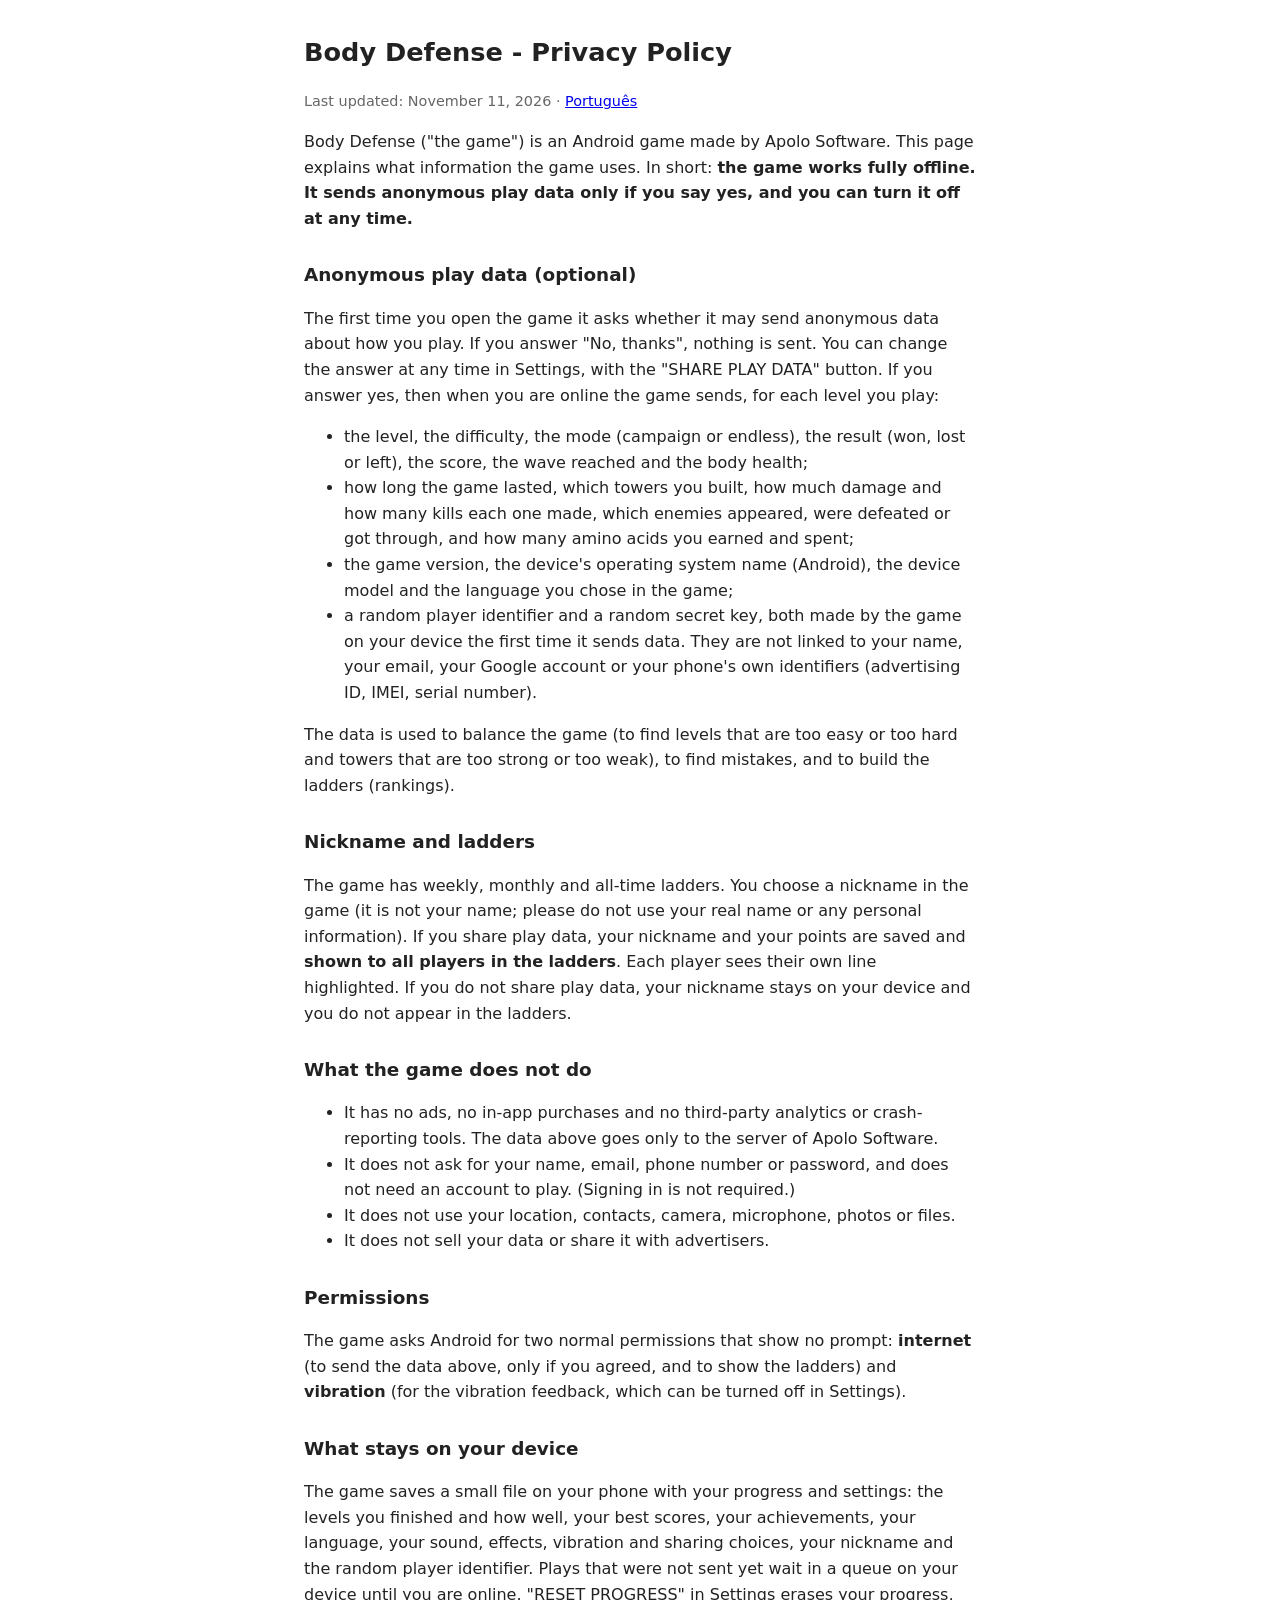
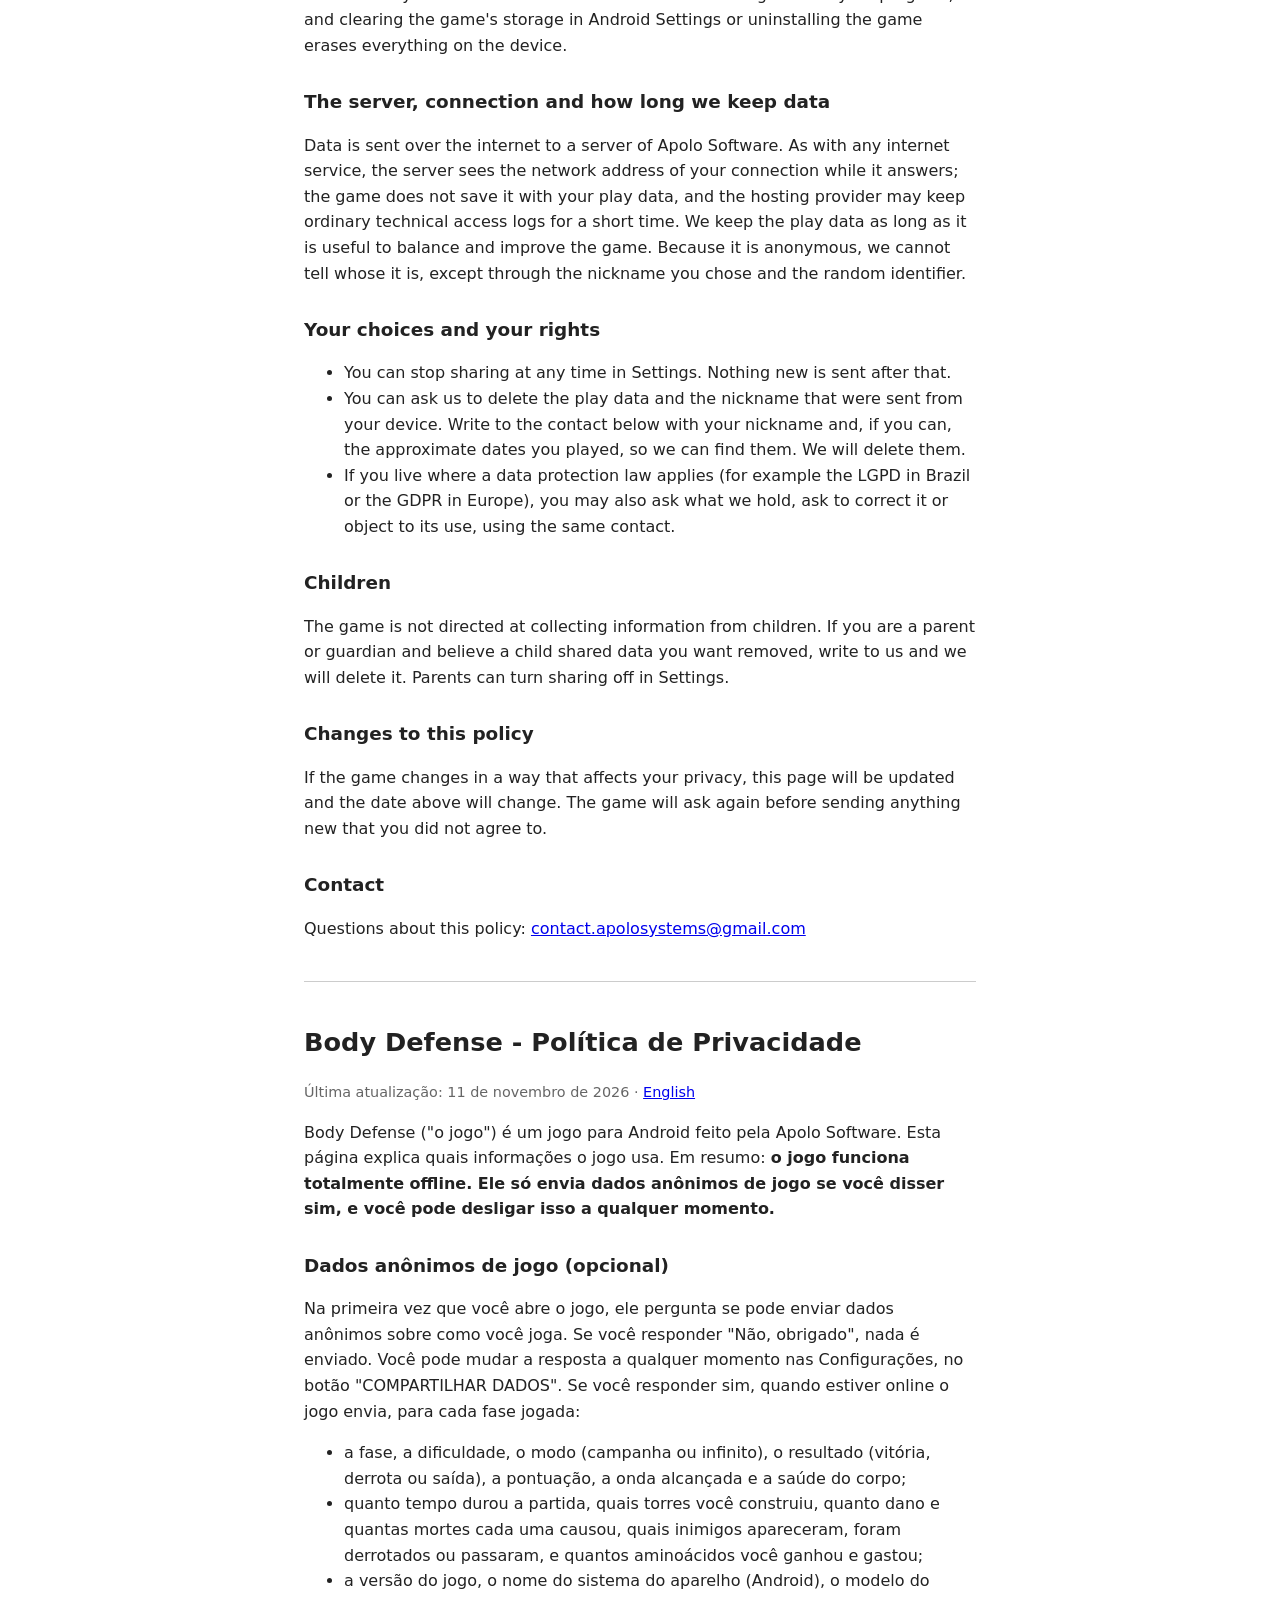
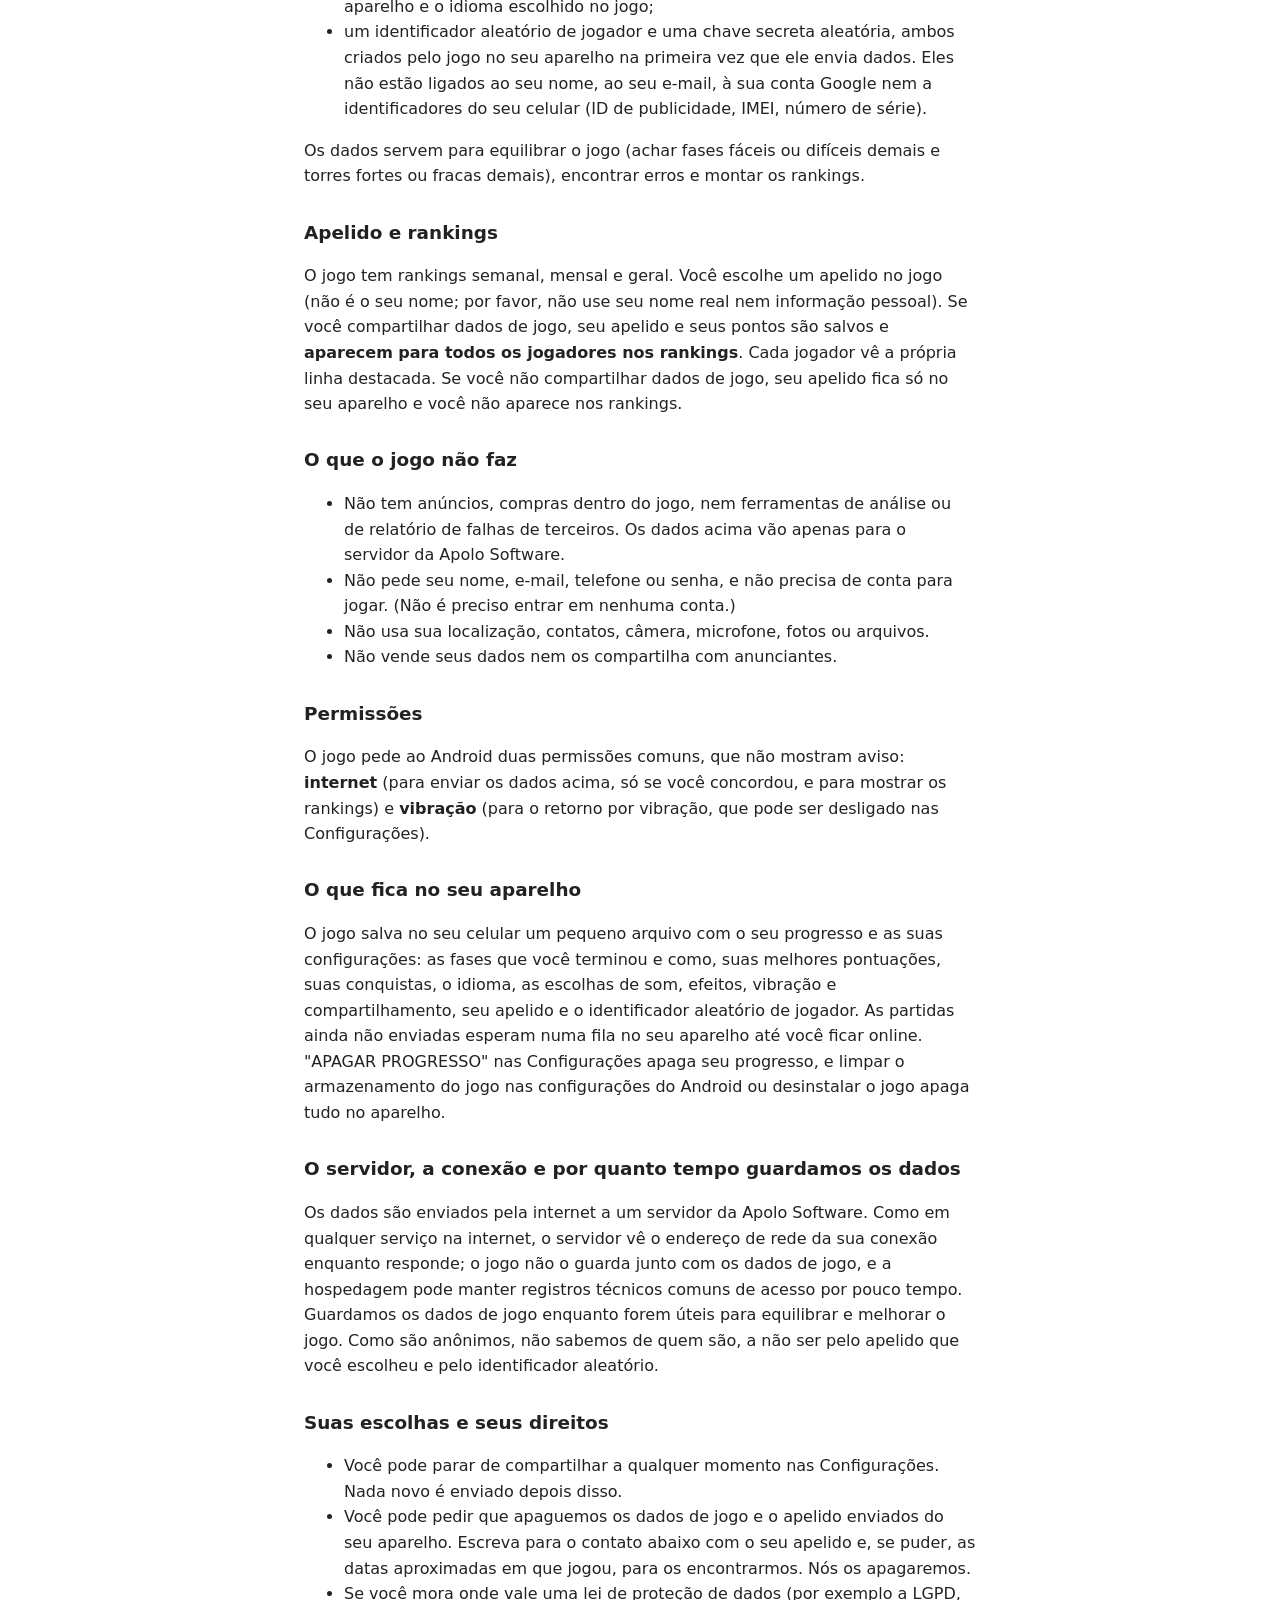
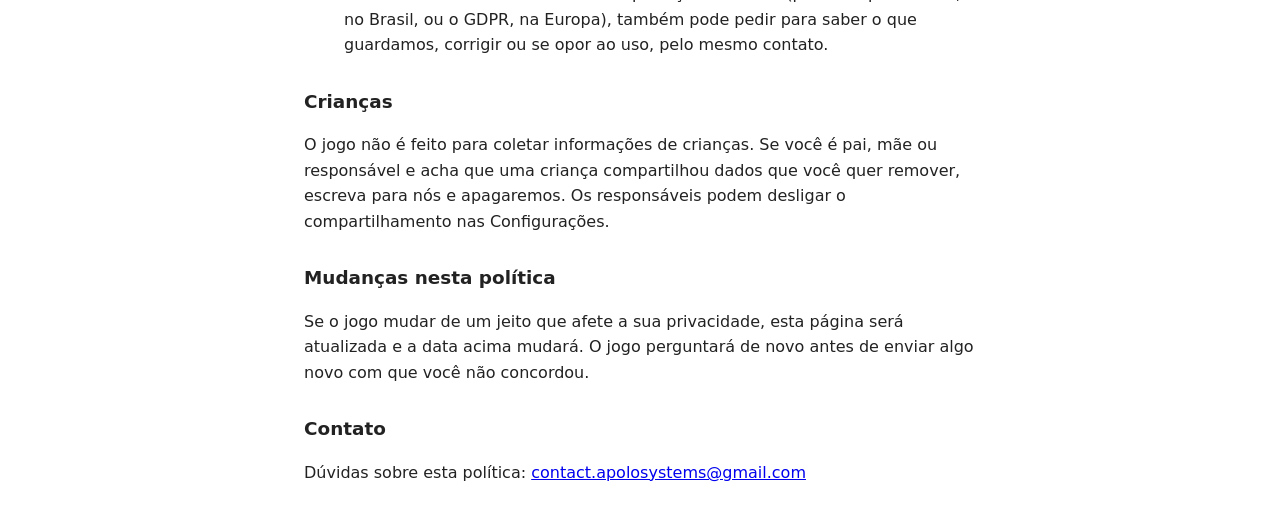
==== index.html @ 995ed632 "Update the privacy policy for the optional play data, ladders and permissions" ====
<!DOCTYPE html>
<html lang="en">
<head>
<meta charset="utf-8">
<meta name="viewport" content="width=device-width, initial-scale=1">
<title>Body Defense - Privacy Policy</title>
<style>
	body { font-family: system-ui, sans-serif; line-height: 1.6; max-width: 42rem; margin: 2rem auto; padding: 0 1rem; color: #222; }
	h1 { font-size: 1.6rem; }
	h2 { font-size: 1.15rem; margin-top: 1.8rem; }
	hr { margin: 2.5rem 0; border: 0; border-top: 1px solid #ccc; }
	.date { color: #666; font-size: 0.9rem; }
</style>
</head>
<body id="top">

<h1>Body Defense - Privacy Policy</h1>
<p class="date">Last updated: November 11, 2026 · <a href="#pt">Português</a></p>

<p>Body Defense ("the game") is an Android game made by Apolo Software. This page explains what information the game uses. In short: <strong>the game works fully offline. It sends anonymous play data only if you say yes, and you can turn it off at any time.</strong></p>

<h2>Anonymous play data (optional)</h2>
<p>The first time you open the game it asks whether it may send anonymous data about how you play. If you answer "No, thanks", nothing is sent. You can change the answer at any time in Settings, with the "SHARE PLAY DATA" button. If you answer yes, then when you are online the game sends, for each level you play:</p>
<ul>
	<li>the level, the difficulty, the mode (campaign or endless), the result (won, lost or left), the score, the wave reached and the body health;</li>
	<li>how long the game lasted, which towers you built, how much damage and how many kills each one made, which enemies appeared, were defeated or got through, and how many amino acids you earned and spent;</li>
	<li>the game version, the device's operating system name (Android), the device model and the language you chose in the game;</li>
	<li>a random player identifier and a random secret key, both made by the game on your device the first time it sends data. They are not linked to your name, your email, your Google account or your phone's own identifiers (advertising ID, IMEI, serial number).</li>
</ul>
<p>The data is used to balance the game (to find levels that are too easy or too hard and towers that are too strong or too weak), to find mistakes, and to build the ladders (rankings).</p>

<h2>Nickname and ladders</h2>
<p>The game has weekly, monthly and all-time ladders. You choose a nickname in the game (it is not your name; please do not use your real name or any personal information). If you share play data, your nickname and your points are saved and <strong>shown to all players in the ladders</strong>. Each player sees their own line highlighted. If you do not share play data, your nickname stays on your device and you do not appear in the ladders.</p>

<h2>What the game does not do</h2>
<ul>
	<li>It has no ads, no in-app purchases and no third-party analytics or crash-reporting tools. The data above goes only to the server of Apolo Software.</li>
	<li>It does not ask for your name, email, phone number or password, and does not need an account to play. (Signing in is not required.)</li>
	<li>It does not use your location, contacts, camera, microphone, photos or files.</li>
	<li>It does not sell your data or share it with advertisers.</li>
</ul>

<h2>Permissions</h2>
<p>The game asks Android for two normal permissions that show no prompt: <strong>internet</strong> (to send the data above, only if you agreed, and to show the ladders) and <strong>vibration</strong> (for the vibration feedback, which can be turned off in Settings).</p>

<h2>What stays on your device</h2>
<p>The game saves a small file on your phone with your progress and settings: the levels you finished and how well, your best scores, your achievements, your language, your sound, effects, vibration and sharing choices, your nickname and the random player identifier. Plays that were not sent yet wait in a queue on your device until you are online. "RESET PROGRESS" in Settings erases your progress, and clearing the game's storage in Android Settings or uninstalling the game erases everything on the device.</p>

<h2>The server, connection and how long we keep data</h2>
<p>Data is sent over the internet to a server of Apolo Software. As with any internet service, the server sees the network address of your connection while it answers; the game does not save it with your play data, and the hosting provider may keep ordinary technical access logs for a short time. We keep the play data as long as it is useful to balance and improve the game. Because it is anonymous, we cannot tell whose it is, except through the nickname you chose and the random identifier.</p>

<h2>Your choices and your rights</h2>
<ul>
	<li>You can stop sharing at any time in Settings. Nothing new is sent after that.</li>
	<li>You can ask us to delete the play data and the nickname that were sent from your device. Write to the contact below with your nickname and, if you can, the approximate dates you played, so we can find them. We will delete them.</li>
	<li>If you live where a data protection law applies (for example the LGPD in Brazil or the GDPR in Europe), you may also ask what we hold, ask to correct it or object to its use, using the same contact.</li>
</ul>

<h2>Children</h2>
<p>The game is not directed at collecting information from children. If you are a parent or guardian and believe a child shared data you want removed, write to us and we will delete it. Parents can turn sharing off in Settings.</p>

<h2>Changes to this policy</h2>
<p>If the game changes in a way that affects your privacy, this page will be updated and the date above will change. The game will ask again before sending anything new that you did not agree to.</p>

<h2>Contact</h2>
<p>Questions about this policy: <a href="mailto:contact.apolosystems@gmail.com">contact.apolosystems@gmail.com</a></p>

<hr id="pt">

<h1>Body Defense - Política de Privacidade</h1>
<p class="date">Última atualização: 11 de novembro de 2026 · <a href="#top">English</a></p>

<p>Body Defense ("o jogo") é um jogo para Android feito pela Apolo Software. Esta página explica quais informações o jogo usa. Em resumo: <strong>o jogo funciona totalmente offline. Ele só envia dados anônimos de jogo se você disser sim, e você pode desligar isso a qualquer momento.</strong></p>

<h2>Dados anônimos de jogo (opcional)</h2>
<p>Na primeira vez que você abre o jogo, ele pergunta se pode enviar dados anônimos sobre como você joga. Se você responder "Não, obrigado", nada é enviado. Você pode mudar a resposta a qualquer momento nas Configurações, no botão "COMPARTILHAR DADOS". Se você responder sim, quando estiver online o jogo envia, para cada fase jogada:</p>
<ul>
	<li>a fase, a dificuldade, o modo (campanha ou infinito), o resultado (vitória, derrota ou saída), a pontuação, a onda alcançada e a saúde do corpo;</li>
	<li>quanto tempo durou a partida, quais torres você construiu, quanto dano e quantas mortes cada uma causou, quais inimigos apareceram, foram derrotados ou passaram, e quantos aminoácidos você ganhou e gastou;</li>
	<li>a versão do jogo, o nome do sistema do aparelho (Android), o modelo do aparelho e o idioma escolhido no jogo;</li>
	<li>um identificador aleatório de jogador e uma chave secreta aleatória, ambos criados pelo jogo no seu aparelho na primeira vez que ele envia dados. Eles não estão ligados ao seu nome, ao seu e-mail, à sua conta Google nem a identificadores do seu celular (ID de publicidade, IMEI, número de série).</li>
</ul>
<p>Os dados servem para equilibrar o jogo (achar fases fáceis ou difíceis demais e torres fortes ou fracas demais), encontrar erros e montar os rankings.</p>

<h2>Apelido e rankings</h2>
<p>O jogo tem rankings semanal, mensal e geral. Você escolhe um apelido no jogo (não é o seu nome; por favor, não use seu nome real nem informação pessoal). Se você compartilhar dados de jogo, seu apelido e seus pontos são salvos e <strong>aparecem para todos os jogadores nos rankings</strong>. Cada jogador vê a própria linha destacada. Se você não compartilhar dados de jogo, seu apelido fica só no seu aparelho e você não aparece nos rankings.</p>

<h2>O que o jogo não faz</h2>
<ul>
	<li>Não tem anúncios, compras dentro do jogo, nem ferramentas de análise ou de relatório de falhas de terceiros. Os dados acima vão apenas para o servidor da Apolo Software.</li>
	<li>Não pede seu nome, e-mail, telefone ou senha, e não precisa de conta para jogar. (Não é preciso entrar em nenhuma conta.)</li>
	<li>Não usa sua localização, contatos, câmera, microfone, fotos ou arquivos.</li>
	<li>Não vende seus dados nem os compartilha com anunciantes.</li>
</ul>

<h2>Permissões</h2>
<p>O jogo pede ao Android duas permissões comuns, que não mostram aviso: <strong>internet</strong> (para enviar os dados acima, só se você concordou, e para mostrar os rankings) e <strong>vibração</strong> (para o retorno por vibração, que pode ser desligado nas Configurações).</p>

<h2>O que fica no seu aparelho</h2>
<p>O jogo salva no seu celular um pequeno arquivo com o seu progresso e as suas configurações: as fases que você terminou e como, suas melhores pontuações, suas conquistas, o idioma, as escolhas de som, efeitos, vibração e compartilhamento, seu apelido e o identificador aleatório de jogador. As partidas ainda não enviadas esperam numa fila no seu aparelho até você ficar online. "APAGAR PROGRESSO" nas Configurações apaga seu progresso, e limpar o armazenamento do jogo nas configurações do Android ou desinstalar o jogo apaga tudo no aparelho.</p>

<h2>O servidor, a conexão e por quanto tempo guardamos os dados</h2>
<p>Os dados são enviados pela internet a um servidor da Apolo Software. Como em qualquer serviço na internet, o servidor vê o endereço de rede da sua conexão enquanto responde; o jogo não o guarda junto com os dados de jogo, e a hospedagem pode manter registros técnicos comuns de acesso por pouco tempo. Guardamos os dados de jogo enquanto forem úteis para equilibrar e melhorar o jogo. Como são anônimos, não sabemos de quem são, a não ser pelo apelido que você escolheu e pelo identificador aleatório.</p>

<h2>Suas escolhas e seus direitos</h2>
<ul>
	<li>Você pode parar de compartilhar a qualquer momento nas Configurações. Nada novo é enviado depois disso.</li>
	<li>Você pode pedir que apaguemos os dados de jogo e o apelido enviados do seu aparelho. Escreva para o contato abaixo com o seu apelido e, se puder, as datas aproximadas em que jogou, para os encontrarmos. Nós os apagaremos.</li>
	<li>Se você mora onde vale uma lei de proteção de dados (por exemplo a LGPD, no Brasil, ou o GDPR, na Europa), também pode pedir para saber o que guardamos, corrigir ou se opor ao uso, pelo mesmo contato.</li>
</ul>

<h2>Crianças</h2>
<p>O jogo não é feito para coletar informações de crianças. Se você é pai, mãe ou responsável e acha que uma criança compartilhou dados que você quer remover, escreva para nós e apagaremos. Os responsáveis podem desligar o compartilhamento nas Configurações.</p>

<h2>Mudanças nesta política</h2>
<p>Se o jogo mudar de um jeito que afete a sua privacidade, esta página será atualizada e a data acima mudará. O jogo perguntará de novo antes de enviar algo novo com que você não concordou.</p>

<h2>Contato</h2>
<p>Dúvidas sobre esta política: <a href="mailto:contact.apolosystems@gmail.com">contact.apolosystems@gmail.com</a></p>

</body>
</html>
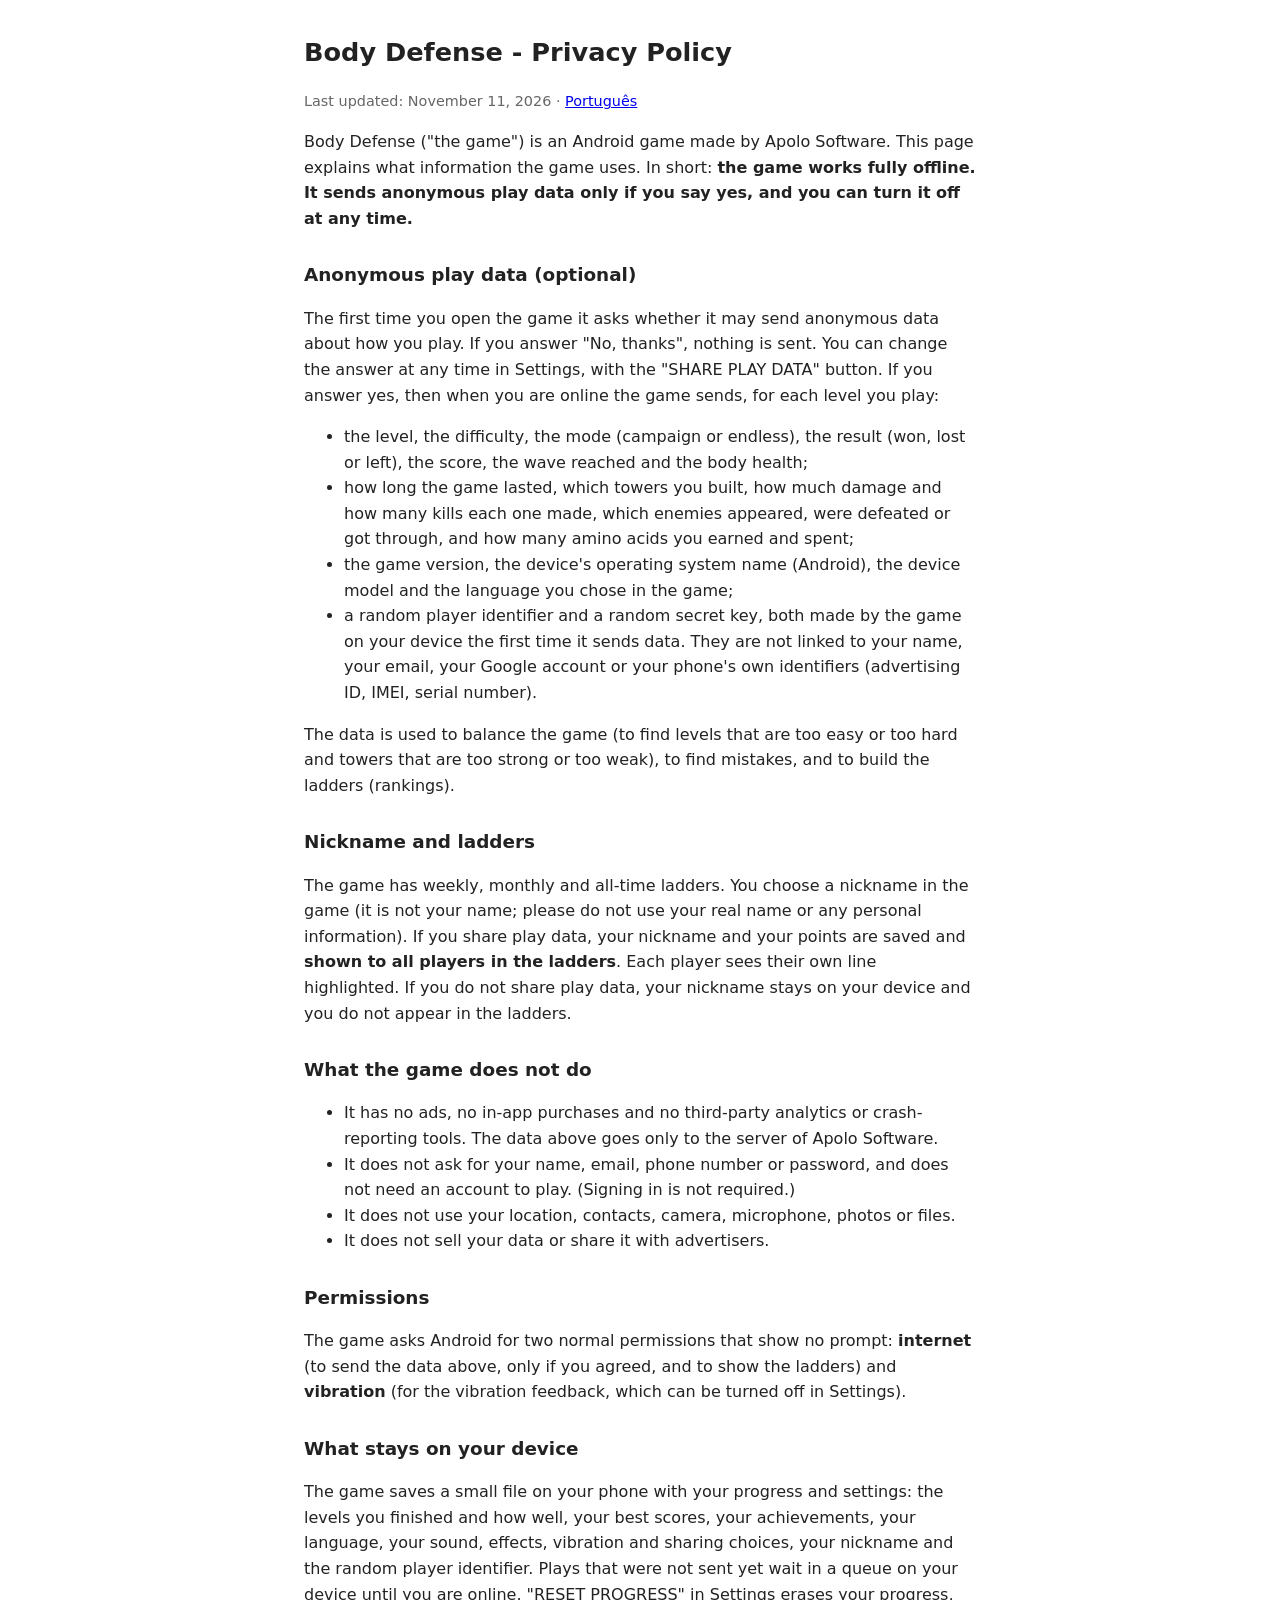
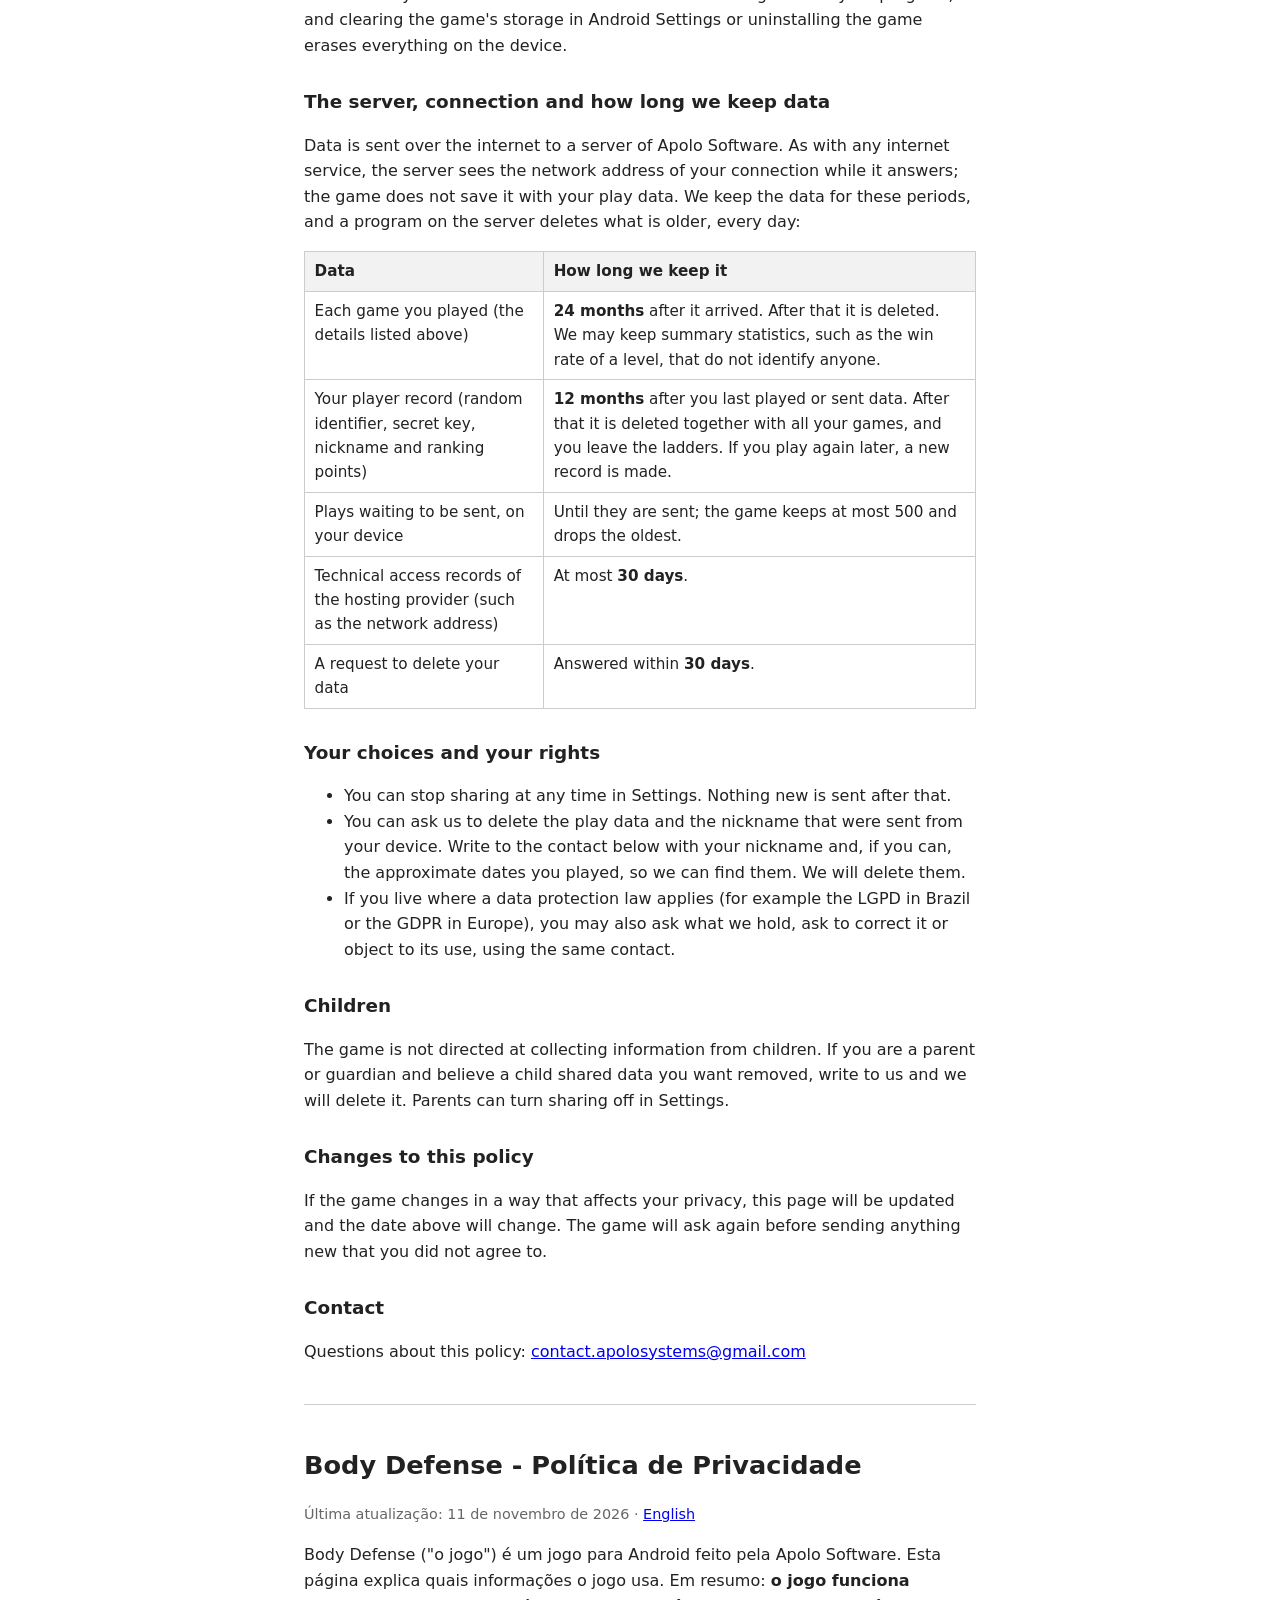
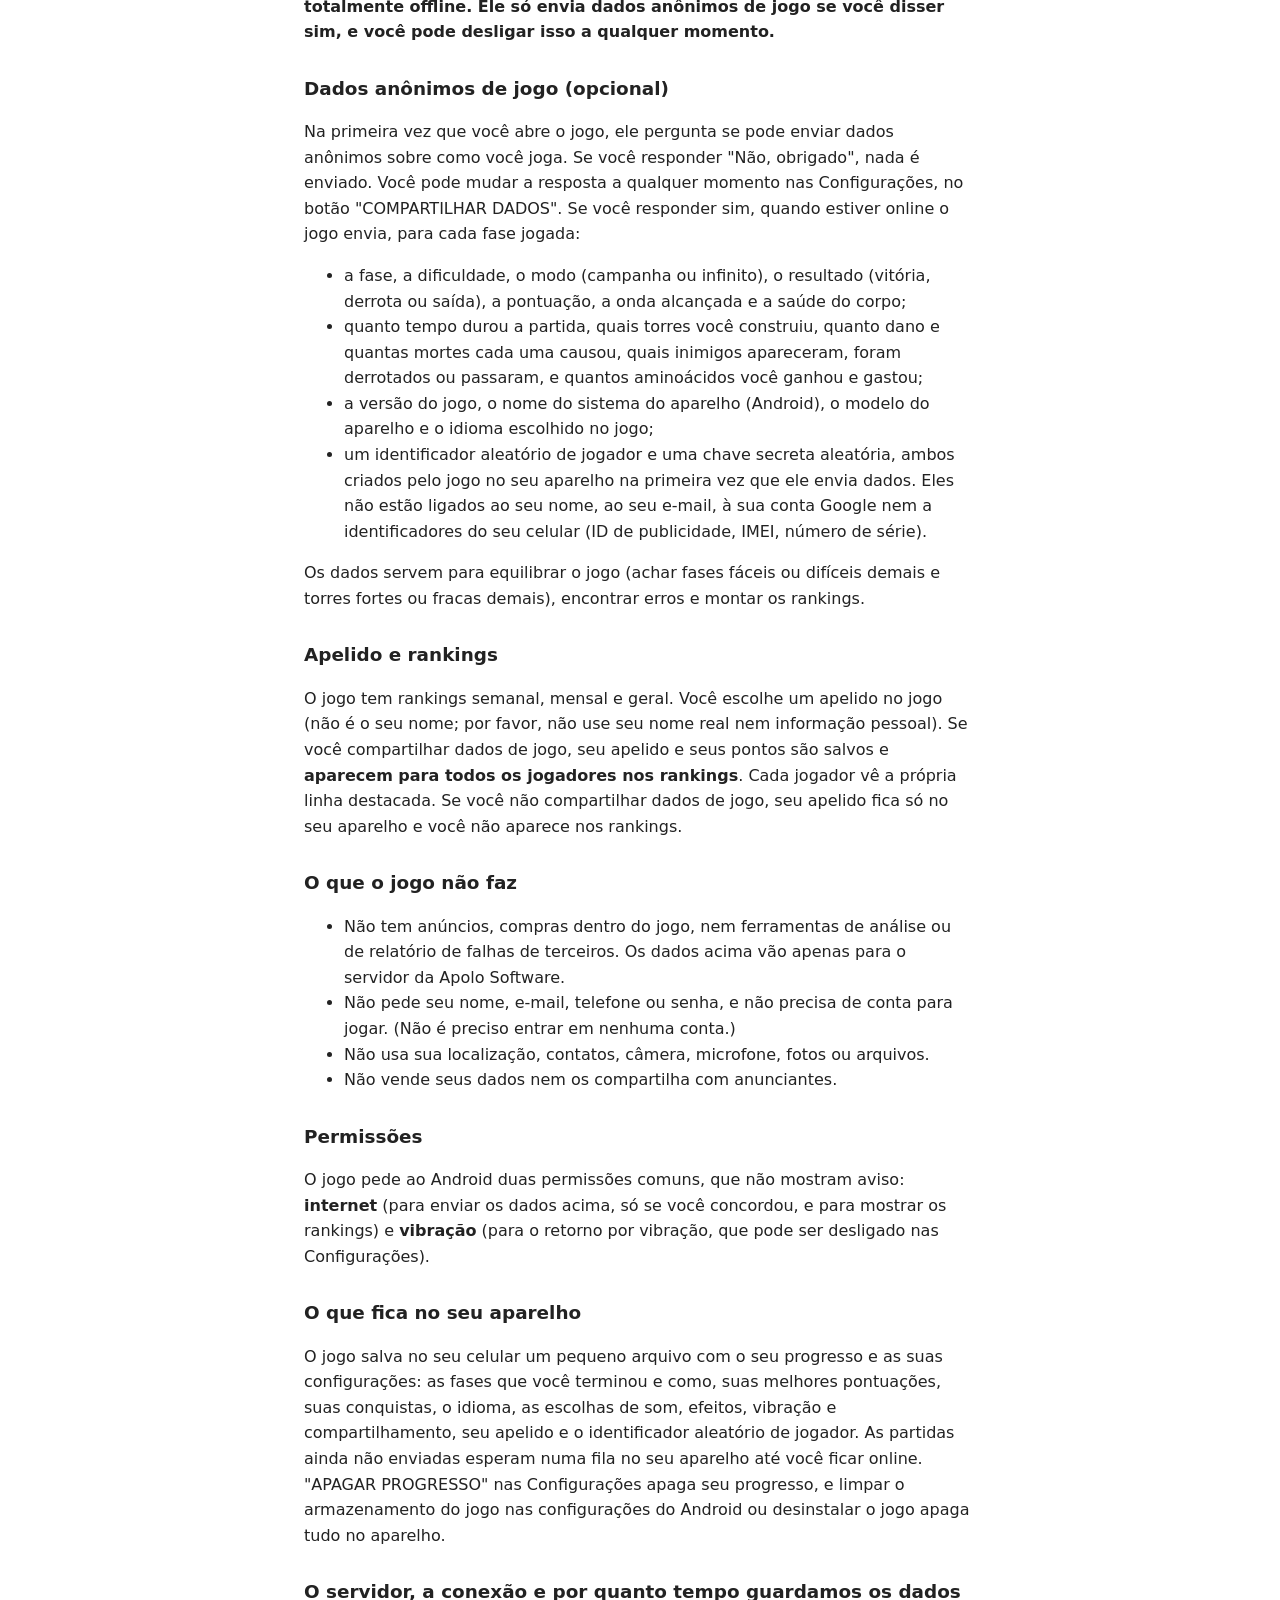
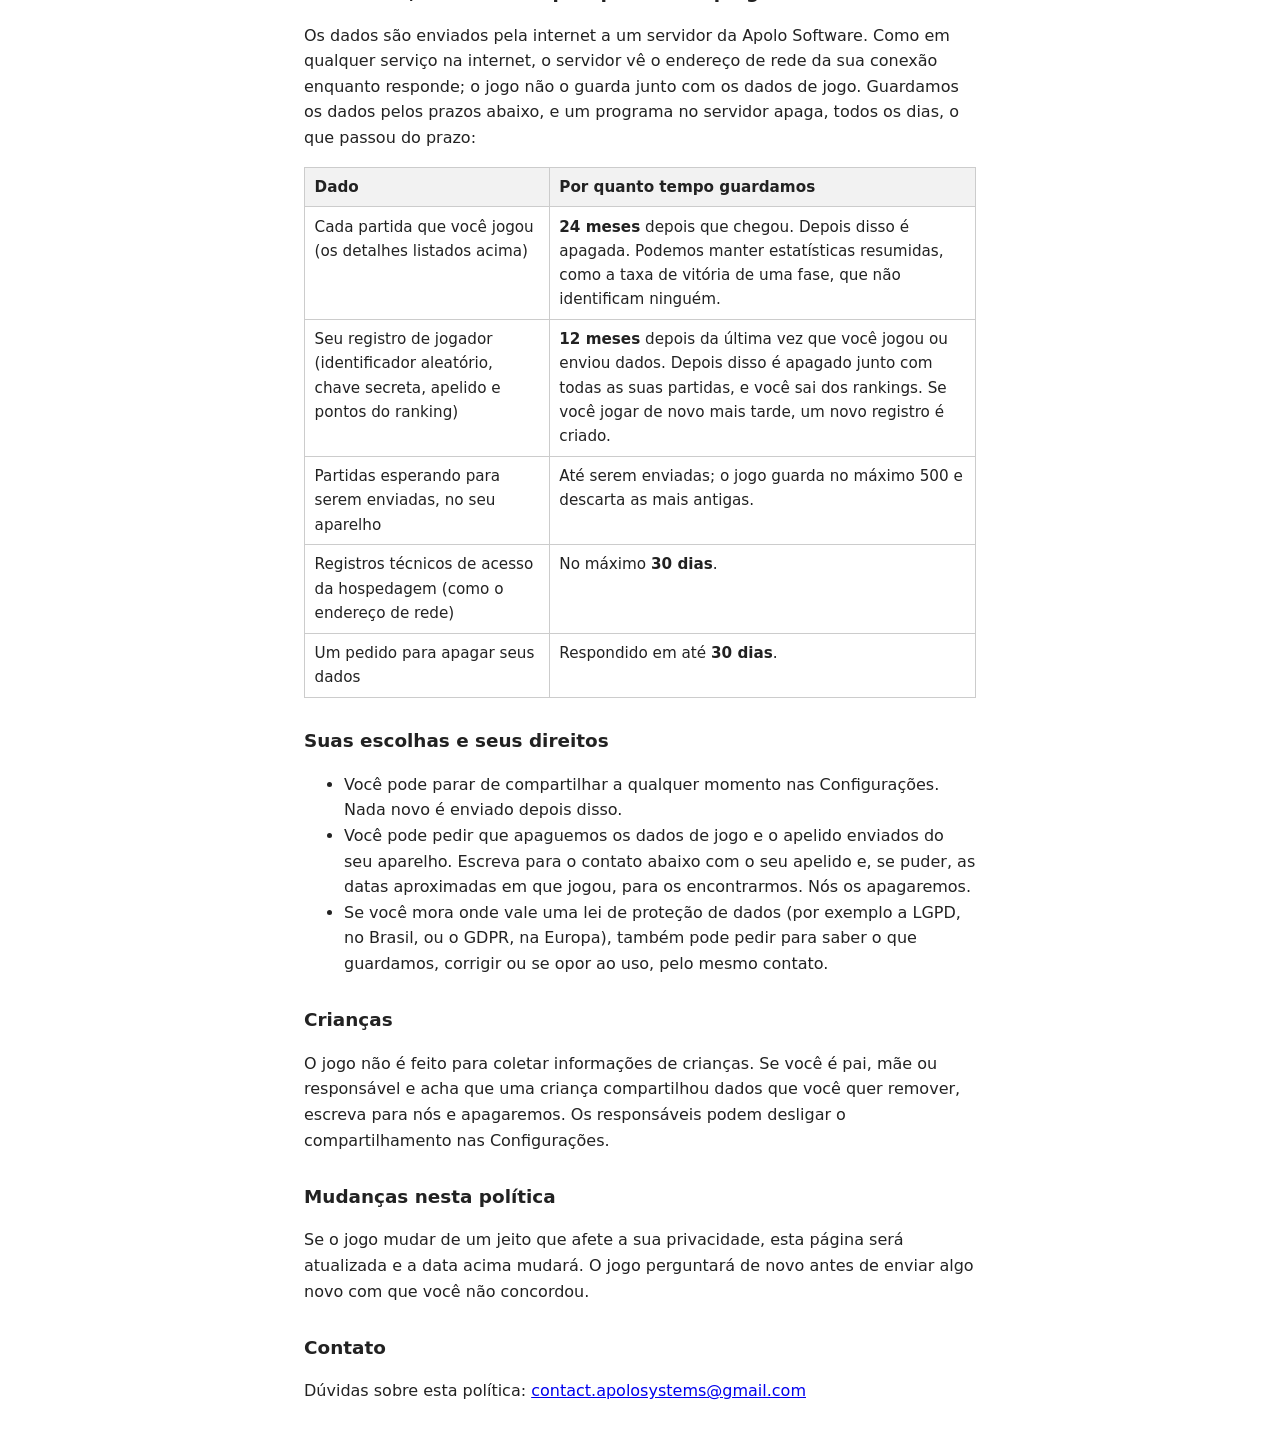
==== commit 8f17674b: "State the retention periods in the privacy policy" ====
--- a/index.html
+++ b/index.html
@@ -10,6 +10,9 @@
 	h2 { font-size: 1.15rem; margin-top: 1.8rem; }
 	hr { margin: 2.5rem 0; border: 0; border-top: 1px solid #ccc; }
 	.date { color: #666; font-size: 0.9rem; }
+	table { border-collapse: collapse; width: 100%; font-size: 0.95rem; }
+	th, td { border: 1px solid #ccc; padding: 0.45rem 0.6rem; text-align: left; vertical-align: top; }
+	th { background: #f2f2f2; }
 </style>
 </head>
 <body id="top">
@@ -47,7 +50,15 @@
 <p>The game saves a small file on your phone with your progress and settings: the levels you finished and how well, your best scores, your achievements, your language, your sound, effects, vibration and sharing choices, your nickname and the random player identifier. Plays that were not sent yet wait in a queue on your device until you are online. "RESET PROGRESS" in Settings erases your progress, and clearing the game's storage in Android Settings or uninstalling the game erases everything on the device.</p>
 
 <h2>The server, connection and how long we keep data</h2>
-<p>Data is sent over the internet to a server of Apolo Software. As with any internet service, the server sees the network address of your connection while it answers; the game does not save it with your play data, and the hosting provider may keep ordinary technical access logs for a short time. We keep the play data as long as it is useful to balance and improve the game. Because it is anonymous, we cannot tell whose it is, except through the nickname you chose and the random identifier.</p>
+<p>Data is sent over the internet to a server of Apolo Software. As with any internet service, the server sees the network address of your connection while it answers; the game does not save it with your play data. We keep the data for these periods, and a program on the server deletes what is older, every day:</p>
+<table>
+	<tr><th>Data</th><th>How long we keep it</th></tr>
+	<tr><td>Each game you played (the details listed above)</td><td><strong>24 months</strong> after it arrived. After that it is deleted. We may keep summary statistics, such as the win rate of a level, that do not identify anyone.</td></tr>
+	<tr><td>Your player record (random identifier, secret key, nickname and ranking points)</td><td><strong>12 months</strong> after you last played or sent data. After that it is deleted together with all your games, and you leave the ladders. If you play again later, a new record is made.</td></tr>
+	<tr><td>Plays waiting to be sent, on your device</td><td>Until they are sent; the game keeps at most 500 and drops the oldest.</td></tr>
+	<tr><td>Technical access records of the hosting provider (such as the network address)</td><td>At most <strong>30 days</strong>.</td></tr>
+	<tr><td>A request to delete your data</td><td>Answered within <strong>30 days</strong>.</td></tr>
+</table>
 
 <h2>Your choices and your rights</h2>
 <ul>
@@ -100,7 +111,15 @@
 <p>O jogo salva no seu celular um pequeno arquivo com o seu progresso e as suas configurações: as fases que você terminou e como, suas melhores pontuações, suas conquistas, o idioma, as escolhas de som, efeitos, vibração e compartilhamento, seu apelido e o identificador aleatório de jogador. As partidas ainda não enviadas esperam numa fila no seu aparelho até você ficar online. "APAGAR PROGRESSO" nas Configurações apaga seu progresso, e limpar o armazenamento do jogo nas configurações do Android ou desinstalar o jogo apaga tudo no aparelho.</p>
 
 <h2>O servidor, a conexão e por quanto tempo guardamos os dados</h2>
-<p>Os dados são enviados pela internet a um servidor da Apolo Software. Como em qualquer serviço na internet, o servidor vê o endereço de rede da sua conexão enquanto responde; o jogo não o guarda junto com os dados de jogo, e a hospedagem pode manter registros técnicos comuns de acesso por pouco tempo. Guardamos os dados de jogo enquanto forem úteis para equilibrar e melhorar o jogo. Como são anônimos, não sabemos de quem são, a não ser pelo apelido que você escolheu e pelo identificador aleatório.</p>
+<p>Os dados são enviados pela internet a um servidor da Apolo Software. Como em qualquer serviço na internet, o servidor vê o endereço de rede da sua conexão enquanto responde; o jogo não o guarda junto com os dados de jogo. Guardamos os dados pelos prazos abaixo, e um programa no servidor apaga, todos os dias, o que passou do prazo:</p>
+<table>
+	<tr><th>Dado</th><th>Por quanto tempo guardamos</th></tr>
+	<tr><td>Cada partida que você jogou (os detalhes listados acima)</td><td><strong>24 meses</strong> depois que chegou. Depois disso é apagada. Podemos manter estatísticas resumidas, como a taxa de vitória de uma fase, que não identificam ninguém.</td></tr>
+	<tr><td>Seu registro de jogador (identificador aleatório, chave secreta, apelido e pontos do ranking)</td><td><strong>12 meses</strong> depois da última vez que você jogou ou enviou dados. Depois disso é apagado junto com todas as suas partidas, e você sai dos rankings. Se você jogar de novo mais tarde, um novo registro é criado.</td></tr>
+	<tr><td>Partidas esperando para serem enviadas, no seu aparelho</td><td>Até serem enviadas; o jogo guarda no máximo 500 e descarta as mais antigas.</td></tr>
+	<tr><td>Registros técnicos de acesso da hospedagem (como o endereço de rede)</td><td>No máximo <strong>30 dias</strong>.</td></tr>
+	<tr><td>Um pedido para apagar seus dados</td><td>Respondido em até <strong>30 dias</strong>.</td></tr>
+</table>
 
 <h2>Suas escolhas e seus direitos</h2>
 <ul>
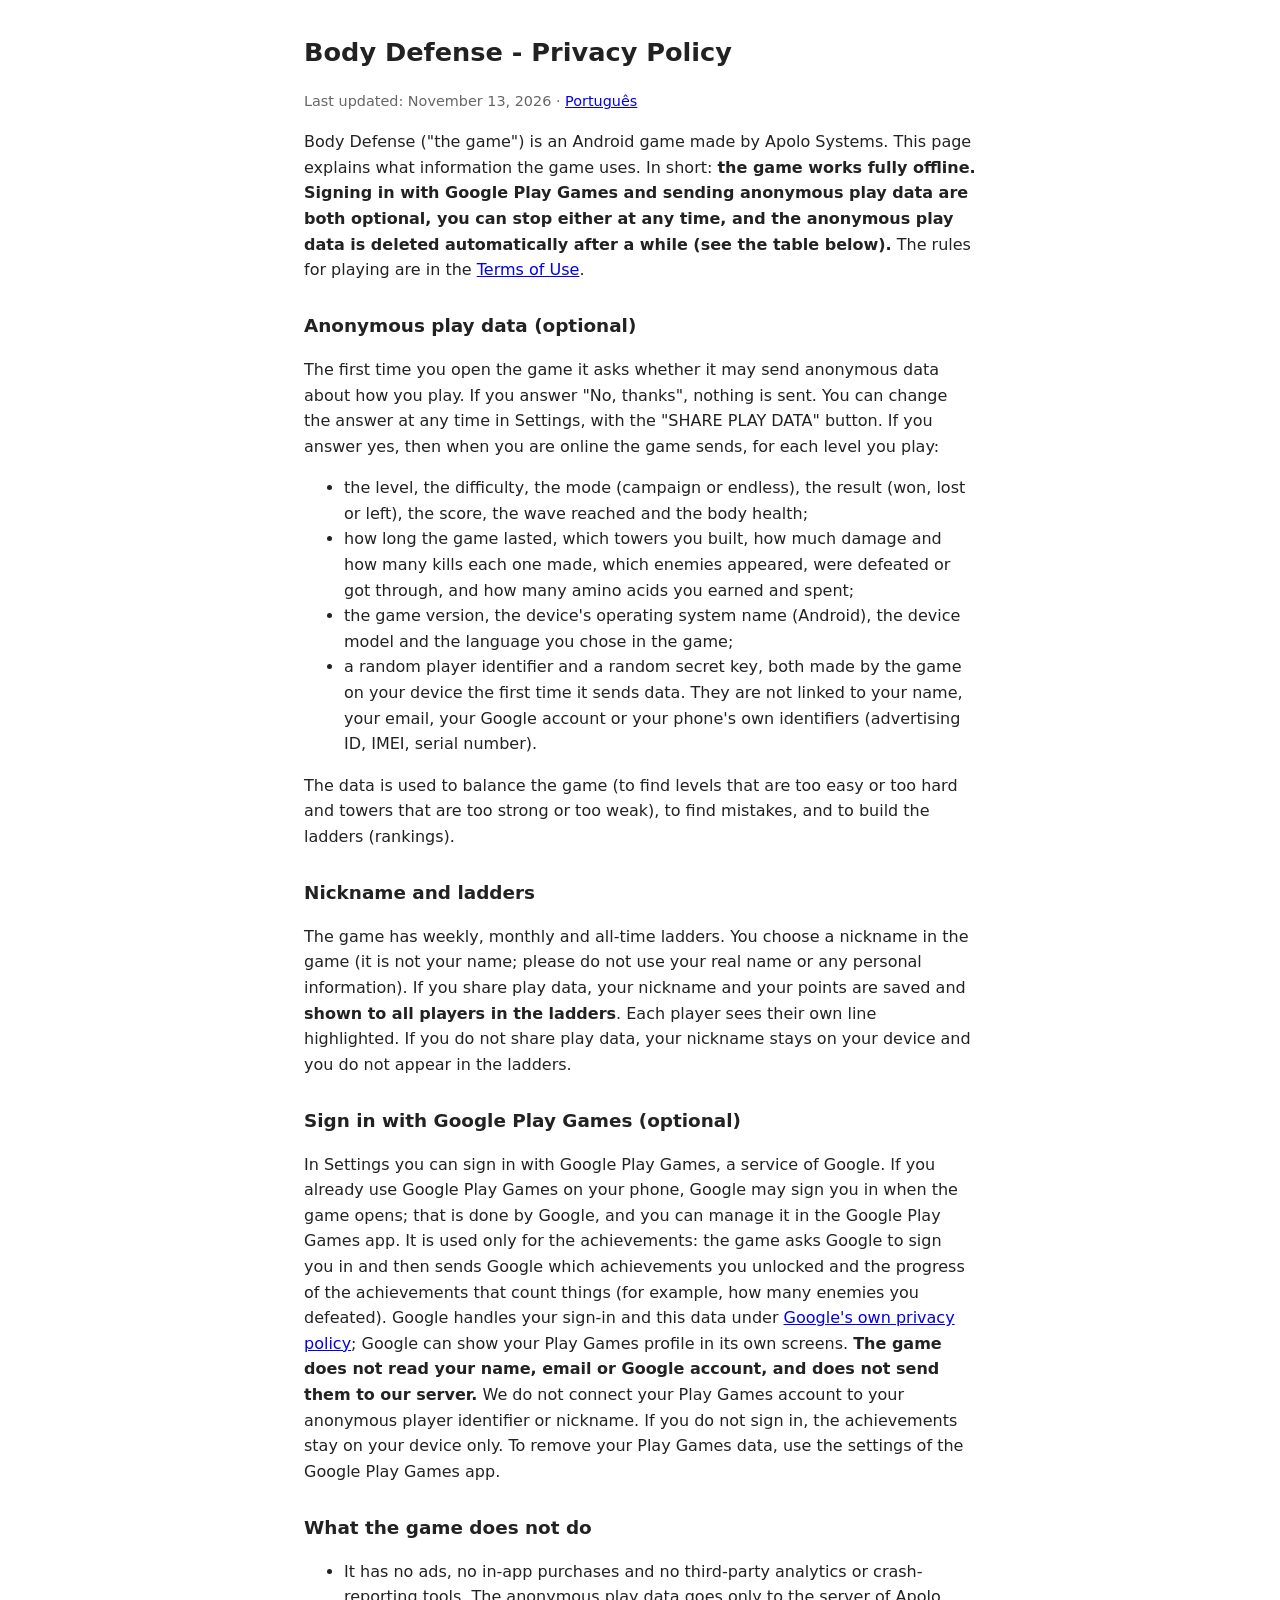
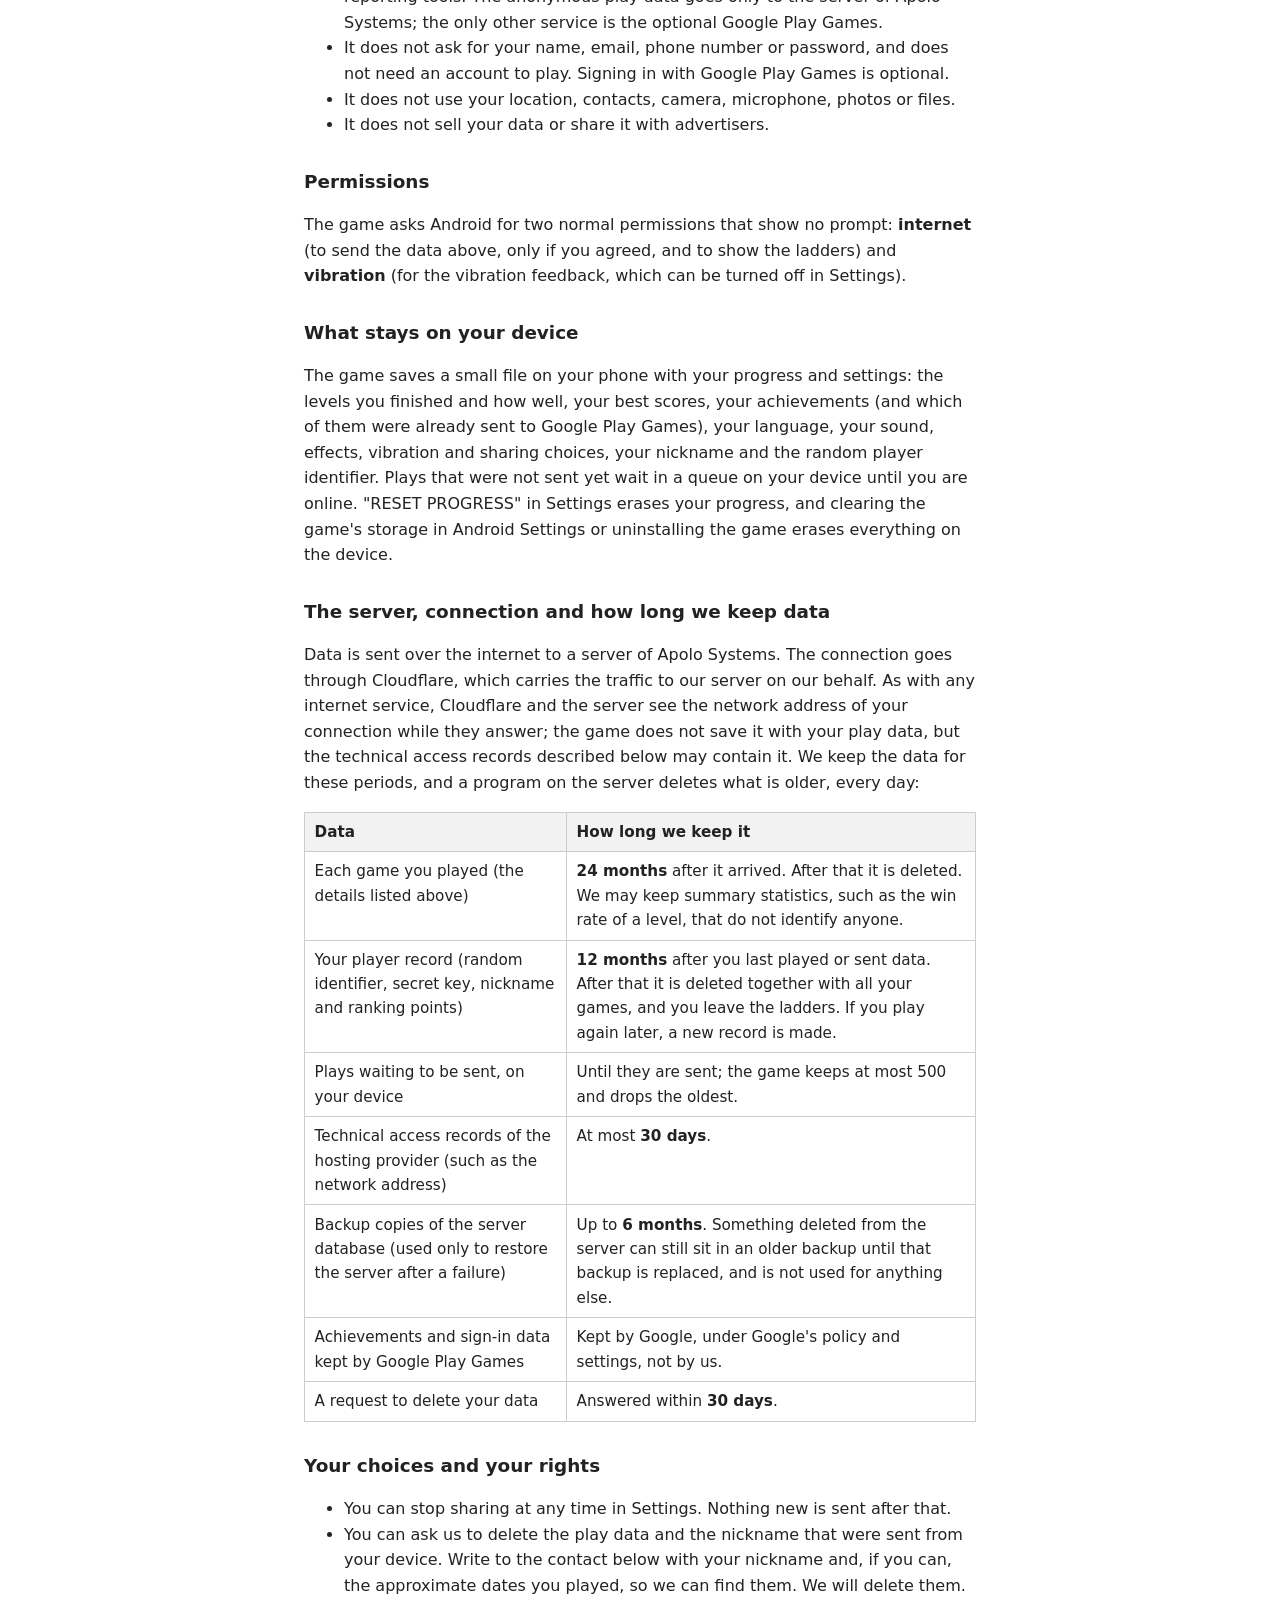
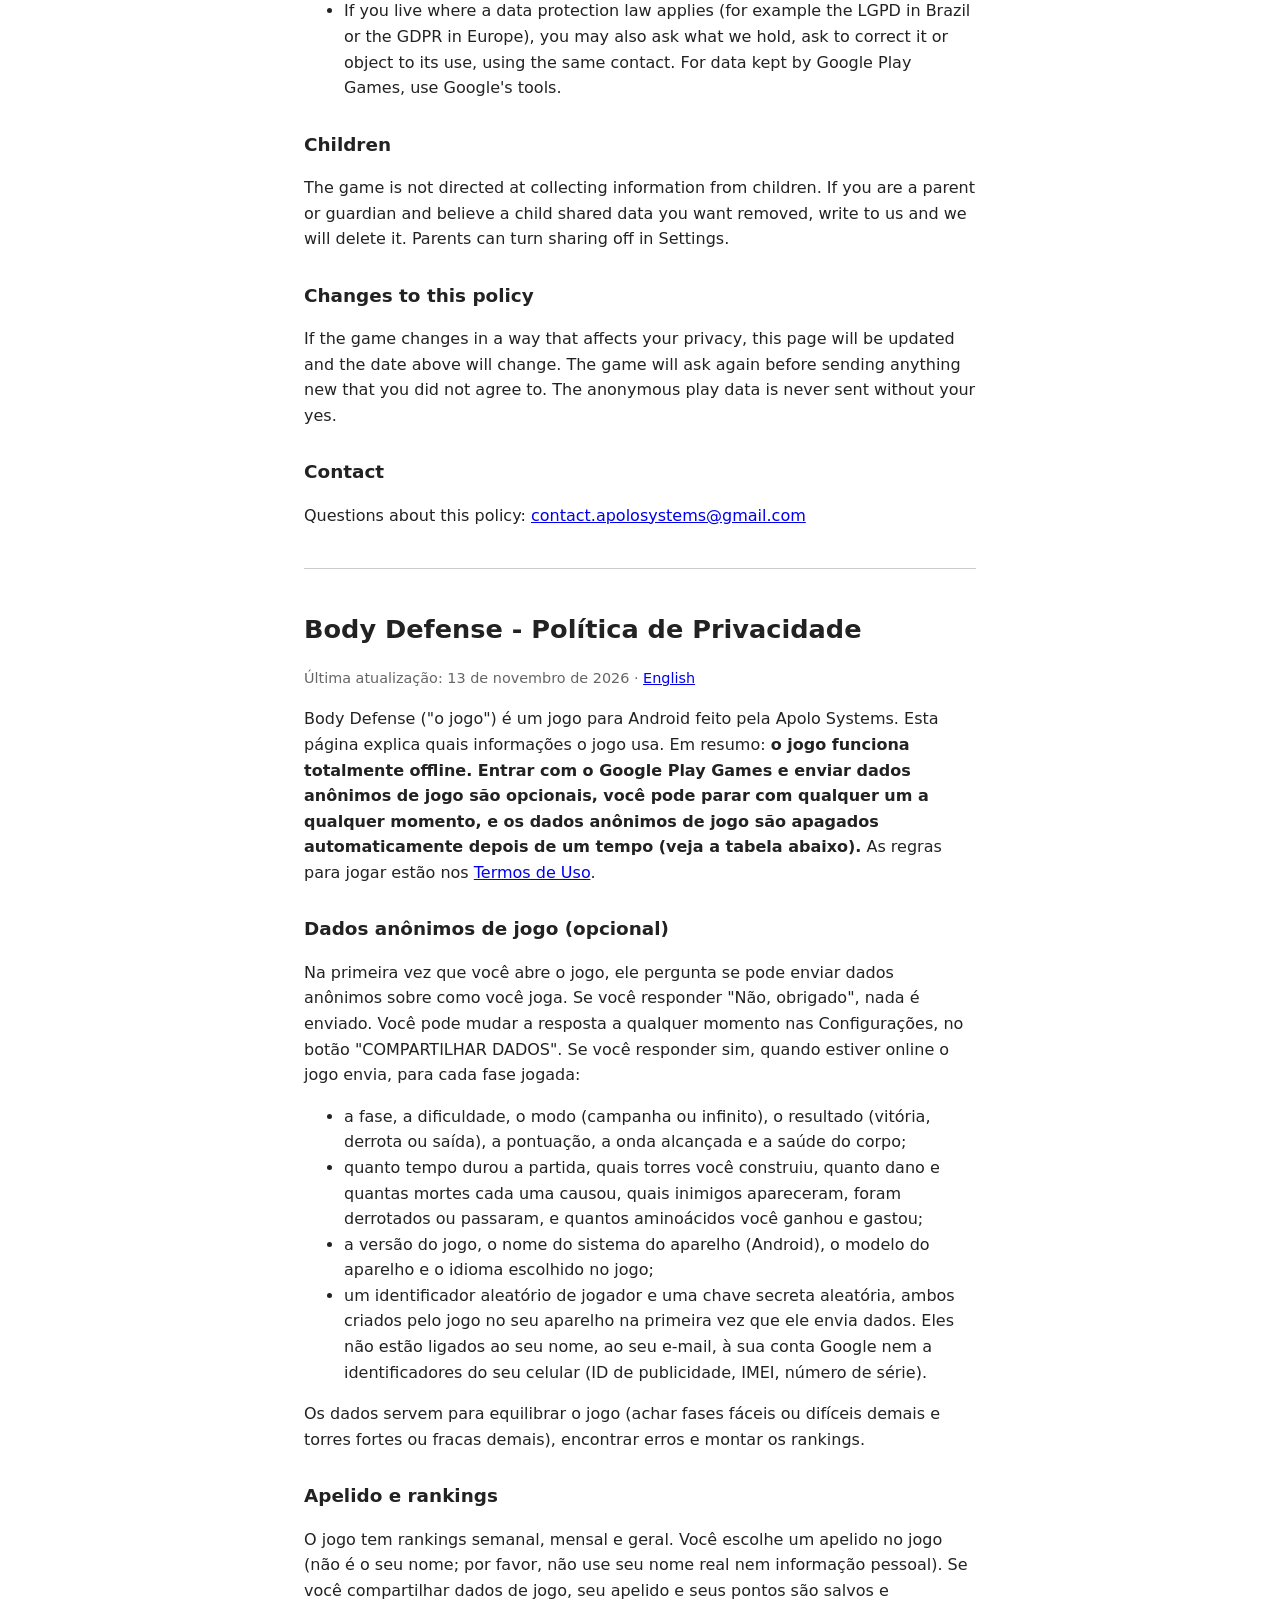
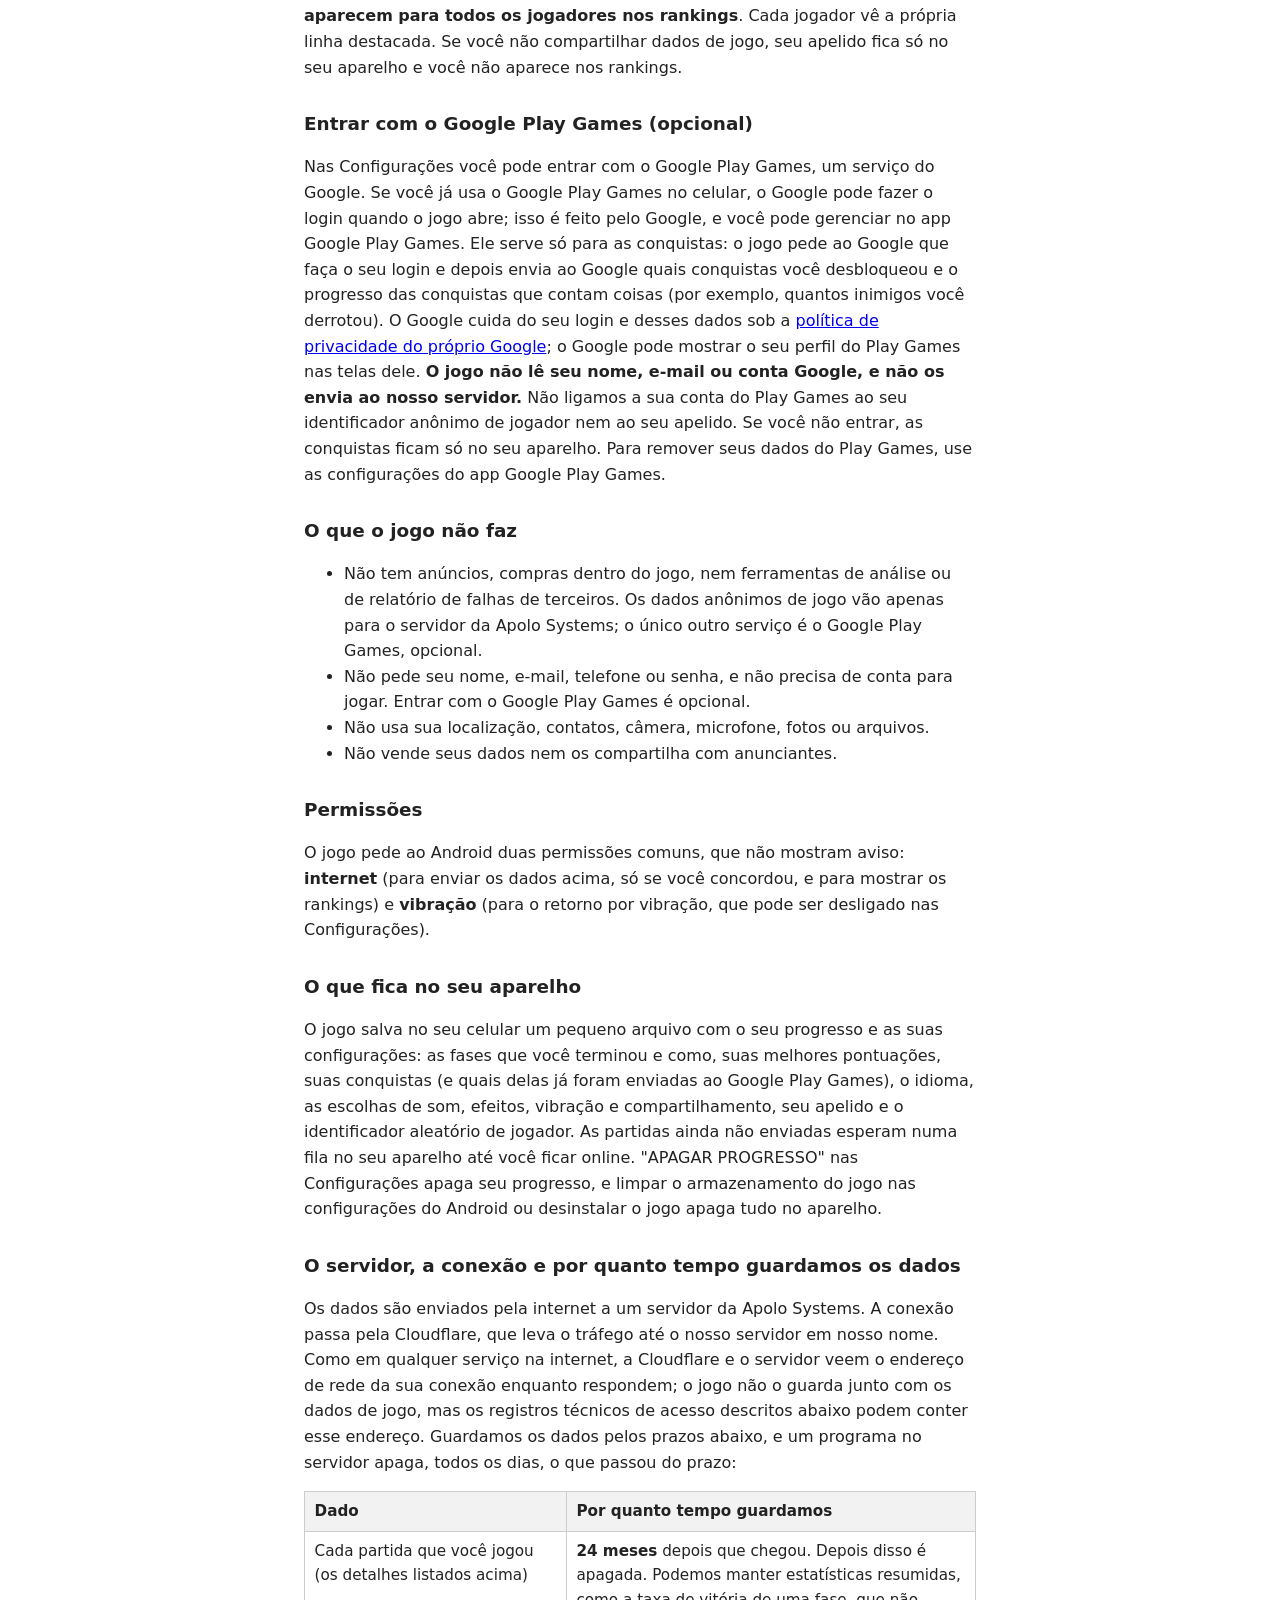
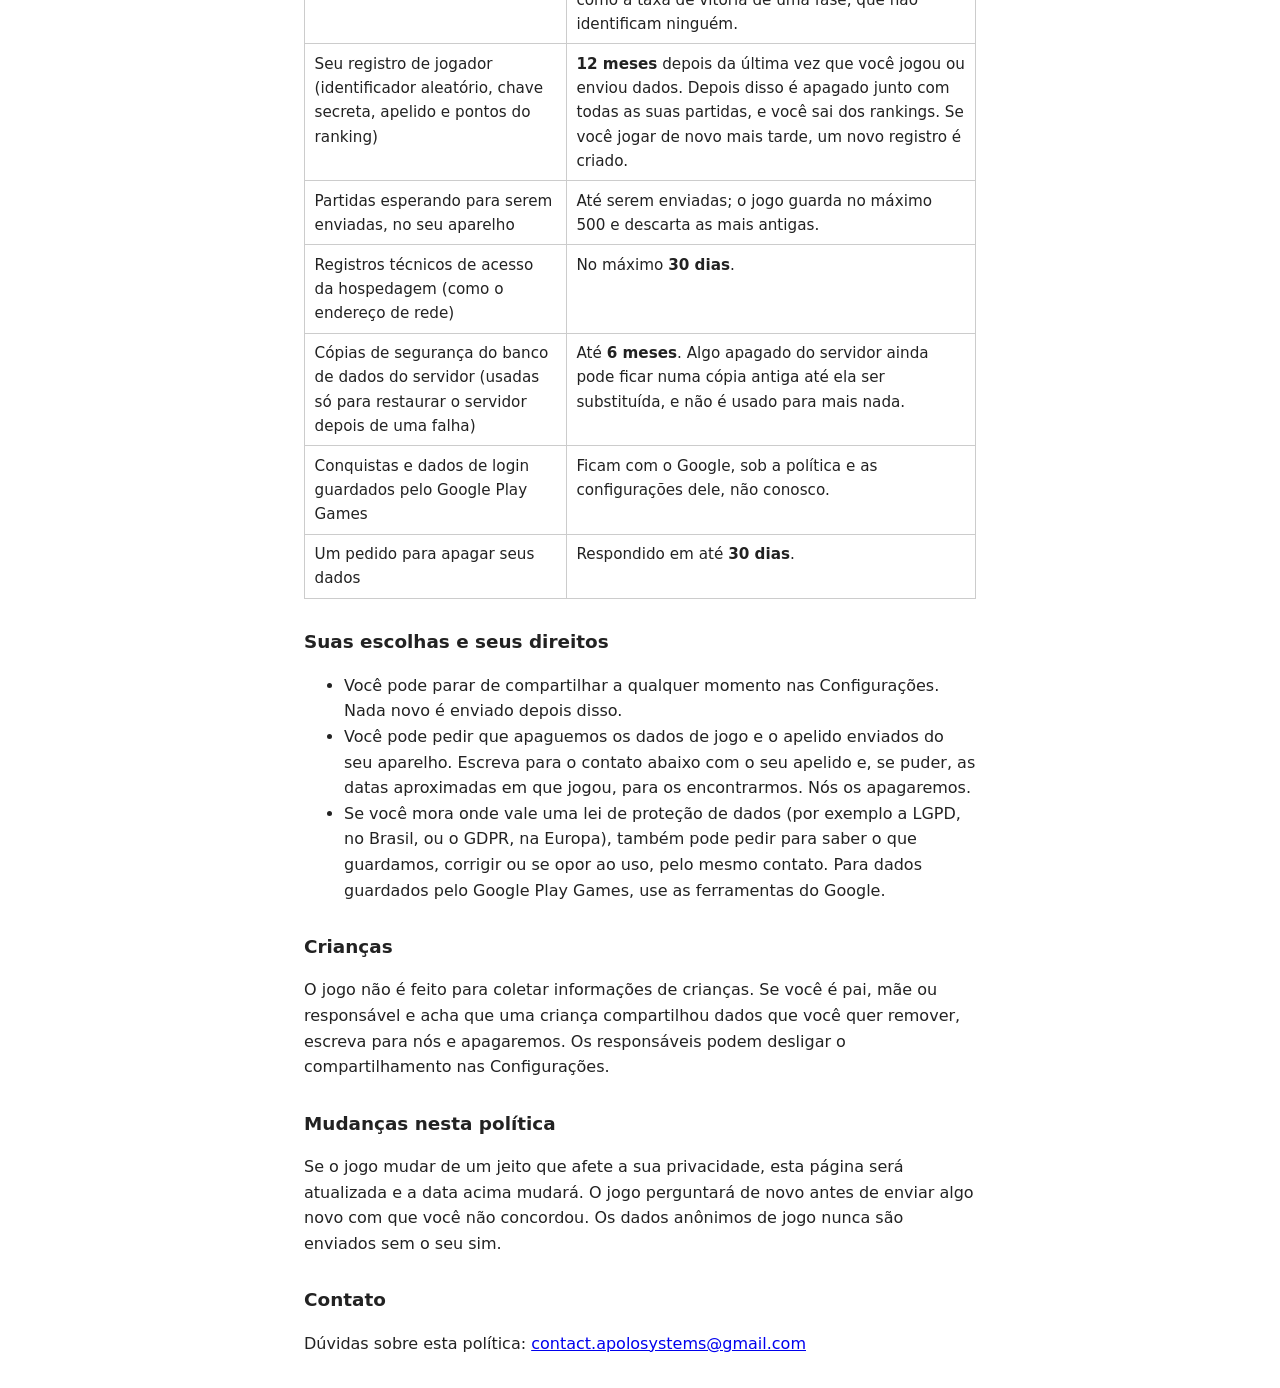
==== commit ed8f6005: "Add the terms of use and update the privacy policy for the Google Play Games sign-in, backups and th" ====
--- a/index.html
+++ b/index.html
@@ -18,9 +18,9 @@
 <body id="top">
 
 <h1>Body Defense - Privacy Policy</h1>
-<p class="date">Last updated: November 11, 2026 · <a href="#pt">Português</a></p>
+<p class="date">Last updated: November 13, 2026 · <a href="#pt">Português</a></p>
 
-<p>Body Defense ("the game") is an Android game made by Apolo Software. This page explains what information the game uses. In short: <strong>the game works fully offline. It sends anonymous play data only if you say yes, and you can turn it off at any time.</strong></p>
+<p>Body Defense ("the game") is an Android game made by Apolo Systems. This page explains what information the game uses. In short: <strong>the game works fully offline. Signing in with Google Play Games and sending anonymous play data are both optional, you can stop either at any time, and the anonymous play data is deleted automatically after a while (see the table below).</strong> The rules for playing are in the <a href="terms/">Terms of Use</a>.</p>
 
 <h2>Anonymous play data (optional)</h2>
 <p>The first time you open the game it asks whether it may send anonymous data about how you play. If you answer "No, thanks", nothing is sent. You can change the answer at any time in Settings, with the "SHARE PLAY DATA" button. If you answer yes, then when you are online the game sends, for each level you play:</p>
@@ -35,10 +35,13 @@
 <h2>Nickname and ladders</h2>
 <p>The game has weekly, monthly and all-time ladders. You choose a nickname in the game (it is not your name; please do not use your real name or any personal information). If you share play data, your nickname and your points are saved and <strong>shown to all players in the ladders</strong>. Each player sees their own line highlighted. If you do not share play data, your nickname stays on your device and you do not appear in the ladders.</p>
 
+<h2>Sign in with Google Play Games (optional)</h2>
+<p>In Settings you can sign in with Google Play Games, a service of Google. If you already use Google Play Games on your phone, Google may sign you in when the game opens; that is done by Google, and you can manage it in the Google Play Games app. It is used only for the achievements: the game asks Google to sign you in and then sends Google which achievements you unlocked and the progress of the achievements that count things (for example, how many enemies you defeated). Google handles your sign-in and this data under <a href="https://policies.google.com/privacy">Google's own privacy policy</a>; Google can show your Play Games profile in its own screens. <strong>The game does not read your name, email or Google account, and does not send them to our server.</strong> We do not connect your Play Games account to your anonymous player identifier or nickname. If you do not sign in, the achievements stay on your device only. To remove your Play Games data, use the settings of the Google Play Games app.</p>
+
 <h2>What the game does not do</h2>
 <ul>
-	<li>It has no ads, no in-app purchases and no third-party analytics or crash-reporting tools. The data above goes only to the server of Apolo Software.</li>
-	<li>It does not ask for your name, email, phone number or password, and does not need an account to play. (Signing in is not required.)</li>
+	<li>It has no ads, no in-app purchases and no third-party analytics or crash-reporting tools. The anonymous play data goes only to the server of Apolo Systems; the only other service is the optional Google Play Games.</li>
+	<li>It does not ask for your name, email, phone number or password, and does not need an account to play. Signing in with Google Play Games is optional.</li>
 	<li>It does not use your location, contacts, camera, microphone, photos or files.</li>
 	<li>It does not sell your data or share it with advertisers.</li>
 </ul>
@@ -47,16 +50,18 @@
 <p>The game asks Android for two normal permissions that show no prompt: <strong>internet</strong> (to send the data above, only if you agreed, and to show the ladders) and <strong>vibration</strong> (for the vibration feedback, which can be turned off in Settings).</p>
 
 <h2>What stays on your device</h2>
-<p>The game saves a small file on your phone with your progress and settings: the levels you finished and how well, your best scores, your achievements, your language, your sound, effects, vibration and sharing choices, your nickname and the random player identifier. Plays that were not sent yet wait in a queue on your device until you are online. "RESET PROGRESS" in Settings erases your progress, and clearing the game's storage in Android Settings or uninstalling the game erases everything on the device.</p>
+<p>The game saves a small file on your phone with your progress and settings: the levels you finished and how well, your best scores, your achievements (and which of them were already sent to Google Play Games), your language, your sound, effects, vibration and sharing choices, your nickname and the random player identifier. Plays that were not sent yet wait in a queue on your device until you are online. "RESET PROGRESS" in Settings erases your progress, and clearing the game's storage in Android Settings or uninstalling the game erases everything on the device.</p>
 
 <h2>The server, connection and how long we keep data</h2>
-<p>Data is sent over the internet to a server of Apolo Software. As with any internet service, the server sees the network address of your connection while it answers; the game does not save it with your play data. We keep the data for these periods, and a program on the server deletes what is older, every day:</p>
+<p>Data is sent over the internet to a server of Apolo Systems. The connection goes through Cloudflare, which carries the traffic to our server on our behalf. As with any internet service, Cloudflare and the server see the network address of your connection while they answer; the game does not save it with your play data, but the technical access records described below may contain it. We keep the data for these periods, and a program on the server deletes what is older, every day:</p>
 <table>
 	<tr><th>Data</th><th>How long we keep it</th></tr>
 	<tr><td>Each game you played (the details listed above)</td><td><strong>24 months</strong> after it arrived. After that it is deleted. We may keep summary statistics, such as the win rate of a level, that do not identify anyone.</td></tr>
 	<tr><td>Your player record (random identifier, secret key, nickname and ranking points)</td><td><strong>12 months</strong> after you last played or sent data. After that it is deleted together with all your games, and you leave the ladders. If you play again later, a new record is made.</td></tr>
 	<tr><td>Plays waiting to be sent, on your device</td><td>Until they are sent; the game keeps at most 500 and drops the oldest.</td></tr>
 	<tr><td>Technical access records of the hosting provider (such as the network address)</td><td>At most <strong>30 days</strong>.</td></tr>
+	<tr><td>Backup copies of the server database (used only to restore the server after a failure)</td><td>Up to <strong>6 months</strong>. Something deleted from the server can still sit in an older backup until that backup is replaced, and is not used for anything else.</td></tr>
+	<tr><td>Achievements and sign-in data kept by Google Play Games</td><td>Kept by Google, under Google's policy and settings, not by us.</td></tr>
 	<tr><td>A request to delete your data</td><td>Answered within <strong>30 days</strong>.</td></tr>
 </table>
 
@@ -64,14 +69,14 @@
 <ul>
 	<li>You can stop sharing at any time in Settings. Nothing new is sent after that.</li>
 	<li>You can ask us to delete the play data and the nickname that were sent from your device. Write to the contact below with your nickname and, if you can, the approximate dates you played, so we can find them. We will delete them.</li>
-	<li>If you live where a data protection law applies (for example the LGPD in Brazil or the GDPR in Europe), you may also ask what we hold, ask to correct it or object to its use, using the same contact.</li>
+	<li>If you live where a data protection law applies (for example the LGPD in Brazil or the GDPR in Europe), you may also ask what we hold, ask to correct it or object to its use, using the same contact. For data kept by Google Play Games, use Google's tools.</li>
 </ul>
 
 <h2>Children</h2>
 <p>The game is not directed at collecting information from children. If you are a parent or guardian and believe a child shared data you want removed, write to us and we will delete it. Parents can turn sharing off in Settings.</p>
 
 <h2>Changes to this policy</h2>
-<p>If the game changes in a way that affects your privacy, this page will be updated and the date above will change. The game will ask again before sending anything new that you did not agree to.</p>
+<p>If the game changes in a way that affects your privacy, this page will be updated and the date above will change. The game will ask again before sending anything new that you did not agree to. The anonymous play data is never sent without your yes.</p>
 
 <h2>Contact</h2>
 <p>Questions about this policy: <a href="mailto:contact.apolosystems@gmail.com">contact.apolosystems@gmail.com</a></p>
@@ -79,9 +84,9 @@
 <hr id="pt">
 
 <h1>Body Defense - Política de Privacidade</h1>
-<p class="date">Última atualização: 11 de novembro de 2026 · <a href="#top">English</a></p>
+<p class="date">Última atualização: 13 de novembro de 2026 · <a href="#top">English</a></p>
 
-<p>Body Defense ("o jogo") é um jogo para Android feito pela Apolo Software. Esta página explica quais informações o jogo usa. Em resumo: <strong>o jogo funciona totalmente offline. Ele só envia dados anônimos de jogo se você disser sim, e você pode desligar isso a qualquer momento.</strong></p>
+<p>Body Defense ("o jogo") é um jogo para Android feito pela Apolo Systems. Esta página explica quais informações o jogo usa. Em resumo: <strong>o jogo funciona totalmente offline. Entrar com o Google Play Games e enviar dados anônimos de jogo são opcionais, você pode parar com qualquer um a qualquer momento, e os dados anônimos de jogo são apagados automaticamente depois de um tempo (veja a tabela abaixo).</strong> As regras para jogar estão nos <a href="terms/#pt">Termos de Uso</a>.</p>
 
 <h2>Dados anônimos de jogo (opcional)</h2>
 <p>Na primeira vez que você abre o jogo, ele pergunta se pode enviar dados anônimos sobre como você joga. Se você responder "Não, obrigado", nada é enviado. Você pode mudar a resposta a qualquer momento nas Configurações, no botão "COMPARTILHAR DADOS". Se você responder sim, quando estiver online o jogo envia, para cada fase jogada:</p>
@@ -96,10 +101,13 @@
 <h2>Apelido e rankings</h2>
 <p>O jogo tem rankings semanal, mensal e geral. Você escolhe um apelido no jogo (não é o seu nome; por favor, não use seu nome real nem informação pessoal). Se você compartilhar dados de jogo, seu apelido e seus pontos são salvos e <strong>aparecem para todos os jogadores nos rankings</strong>. Cada jogador vê a própria linha destacada. Se você não compartilhar dados de jogo, seu apelido fica só no seu aparelho e você não aparece nos rankings.</p>
 
+<h2>Entrar com o Google Play Games (opcional)</h2>
+<p>Nas Configurações você pode entrar com o Google Play Games, um serviço do Google. Se você já usa o Google Play Games no celular, o Google pode fazer o login quando o jogo abre; isso é feito pelo Google, e você pode gerenciar no app Google Play Games. Ele serve só para as conquistas: o jogo pede ao Google que faça o seu login e depois envia ao Google quais conquistas você desbloqueou e o progresso das conquistas que contam coisas (por exemplo, quantos inimigos você derrotou). O Google cuida do seu login e desses dados sob a <a href="https://policies.google.com/privacy?hl=pt-BR">política de privacidade do próprio Google</a>; o Google pode mostrar o seu perfil do Play Games nas telas dele. <strong>O jogo não lê seu nome, e-mail ou conta Google, e não os envia ao nosso servidor.</strong> Não ligamos a sua conta do Play Games ao seu identificador anônimo de jogador nem ao seu apelido. Se você não entrar, as conquistas ficam só no seu aparelho. Para remover seus dados do Play Games, use as configurações do app Google Play Games.</p>
+
 <h2>O que o jogo não faz</h2>
 <ul>
-	<li>Não tem anúncios, compras dentro do jogo, nem ferramentas de análise ou de relatório de falhas de terceiros. Os dados acima vão apenas para o servidor da Apolo Software.</li>
-	<li>Não pede seu nome, e-mail, telefone ou senha, e não precisa de conta para jogar. (Não é preciso entrar em nenhuma conta.)</li>
+	<li>Não tem anúncios, compras dentro do jogo, nem ferramentas de análise ou de relatório de falhas de terceiros. Os dados anônimos de jogo vão apenas para o servidor da Apolo Systems; o único outro serviço é o Google Play Games, opcional.</li>
+	<li>Não pede seu nome, e-mail, telefone ou senha, e não precisa de conta para jogar. Entrar com o Google Play Games é opcional.</li>
 	<li>Não usa sua localização, contatos, câmera, microfone, fotos ou arquivos.</li>
 	<li>Não vende seus dados nem os compartilha com anunciantes.</li>
 </ul>
@@ -108,16 +116,18 @@
 <p>O jogo pede ao Android duas permissões comuns, que não mostram aviso: <strong>internet</strong> (para enviar os dados acima, só se você concordou, e para mostrar os rankings) e <strong>vibração</strong> (para o retorno por vibração, que pode ser desligado nas Configurações).</p>
 
 <h2>O que fica no seu aparelho</h2>
-<p>O jogo salva no seu celular um pequeno arquivo com o seu progresso e as suas configurações: as fases que você terminou e como, suas melhores pontuações, suas conquistas, o idioma, as escolhas de som, efeitos, vibração e compartilhamento, seu apelido e o identificador aleatório de jogador. As partidas ainda não enviadas esperam numa fila no seu aparelho até você ficar online. "APAGAR PROGRESSO" nas Configurações apaga seu progresso, e limpar o armazenamento do jogo nas configurações do Android ou desinstalar o jogo apaga tudo no aparelho.</p>
+<p>O jogo salva no seu celular um pequeno arquivo com o seu progresso e as suas configurações: as fases que você terminou e como, suas melhores pontuações, suas conquistas (e quais delas já foram enviadas ao Google Play Games), o idioma, as escolhas de som, efeitos, vibração e compartilhamento, seu apelido e o identificador aleatório de jogador. As partidas ainda não enviadas esperam numa fila no seu aparelho até você ficar online. "APAGAR PROGRESSO" nas Configurações apaga seu progresso, e limpar o armazenamento do jogo nas configurações do Android ou desinstalar o jogo apaga tudo no aparelho.</p>
 
 <h2>O servidor, a conexão e por quanto tempo guardamos os dados</h2>
-<p>Os dados são enviados pela internet a um servidor da Apolo Software. Como em qualquer serviço na internet, o servidor vê o endereço de rede da sua conexão enquanto responde; o jogo não o guarda junto com os dados de jogo. Guardamos os dados pelos prazos abaixo, e um programa no servidor apaga, todos os dias, o que passou do prazo:</p>
+<p>Os dados são enviados pela internet a um servidor da Apolo Systems. A conexão passa pela Cloudflare, que leva o tráfego até o nosso servidor em nosso nome. Como em qualquer serviço na internet, a Cloudflare e o servidor veem o endereço de rede da sua conexão enquanto respondem; o jogo não o guarda junto com os dados de jogo, mas os registros técnicos de acesso descritos abaixo podem conter esse endereço. Guardamos os dados pelos prazos abaixo, e um programa no servidor apaga, todos os dias, o que passou do prazo:</p>
 <table>
 	<tr><th>Dado</th><th>Por quanto tempo guardamos</th></tr>
 	<tr><td>Cada partida que você jogou (os detalhes listados acima)</td><td><strong>24 meses</strong> depois que chegou. Depois disso é apagada. Podemos manter estatísticas resumidas, como a taxa de vitória de uma fase, que não identificam ninguém.</td></tr>
 	<tr><td>Seu registro de jogador (identificador aleatório, chave secreta, apelido e pontos do ranking)</td><td><strong>12 meses</strong> depois da última vez que você jogou ou enviou dados. Depois disso é apagado junto com todas as suas partidas, e você sai dos rankings. Se você jogar de novo mais tarde, um novo registro é criado.</td></tr>
 	<tr><td>Partidas esperando para serem enviadas, no seu aparelho</td><td>Até serem enviadas; o jogo guarda no máximo 500 e descarta as mais antigas.</td></tr>
 	<tr><td>Registros técnicos de acesso da hospedagem (como o endereço de rede)</td><td>No máximo <strong>30 dias</strong>.</td></tr>
+	<tr><td>Cópias de segurança do banco de dados do servidor (usadas só para restaurar o servidor depois de uma falha)</td><td>Até <strong>6 meses</strong>. Algo apagado do servidor ainda pode ficar numa cópia antiga até ela ser substituída, e não é usado para mais nada.</td></tr>
+	<tr><td>Conquistas e dados de login guardados pelo Google Play Games</td><td>Ficam com o Google, sob a política e as configurações dele, não conosco.</td></tr>
 	<tr><td>Um pedido para apagar seus dados</td><td>Respondido em até <strong>30 dias</strong>.</td></tr>
 </table>
 
@@ -125,14 +135,14 @@
 <ul>
 	<li>Você pode parar de compartilhar a qualquer momento nas Configurações. Nada novo é enviado depois disso.</li>
 	<li>Você pode pedir que apaguemos os dados de jogo e o apelido enviados do seu aparelho. Escreva para o contato abaixo com o seu apelido e, se puder, as datas aproximadas em que jogou, para os encontrarmos. Nós os apagaremos.</li>
-	<li>Se você mora onde vale uma lei de proteção de dados (por exemplo a LGPD, no Brasil, ou o GDPR, na Europa), também pode pedir para saber o que guardamos, corrigir ou se opor ao uso, pelo mesmo contato.</li>
+	<li>Se você mora onde vale uma lei de proteção de dados (por exemplo a LGPD, no Brasil, ou o GDPR, na Europa), também pode pedir para saber o que guardamos, corrigir ou se opor ao uso, pelo mesmo contato. Para dados guardados pelo Google Play Games, use as ferramentas do Google.</li>
 </ul>
 
 <h2>Crianças</h2>
 <p>O jogo não é feito para coletar informações de crianças. Se você é pai, mãe ou responsável e acha que uma criança compartilhou dados que você quer remover, escreva para nós e apagaremos. Os responsáveis podem desligar o compartilhamento nas Configurações.</p>
 
 <h2>Mudanças nesta política</h2>
-<p>Se o jogo mudar de um jeito que afete a sua privacidade, esta página será atualizada e a data acima mudará. O jogo perguntará de novo antes de enviar algo novo com que você não concordou.</p>
+<p>Se o jogo mudar de um jeito que afete a sua privacidade, esta página será atualizada e a data acima mudará. O jogo perguntará de novo antes de enviar algo novo com que você não concordou. Os dados anônimos de jogo nunca são enviados sem o seu sim.</p>
 
 <h2>Contato</h2>
 <p>Dúvidas sobre esta política: <a href="mailto:contact.apolosystems@gmail.com">contact.apolosystems@gmail.com</a></p>
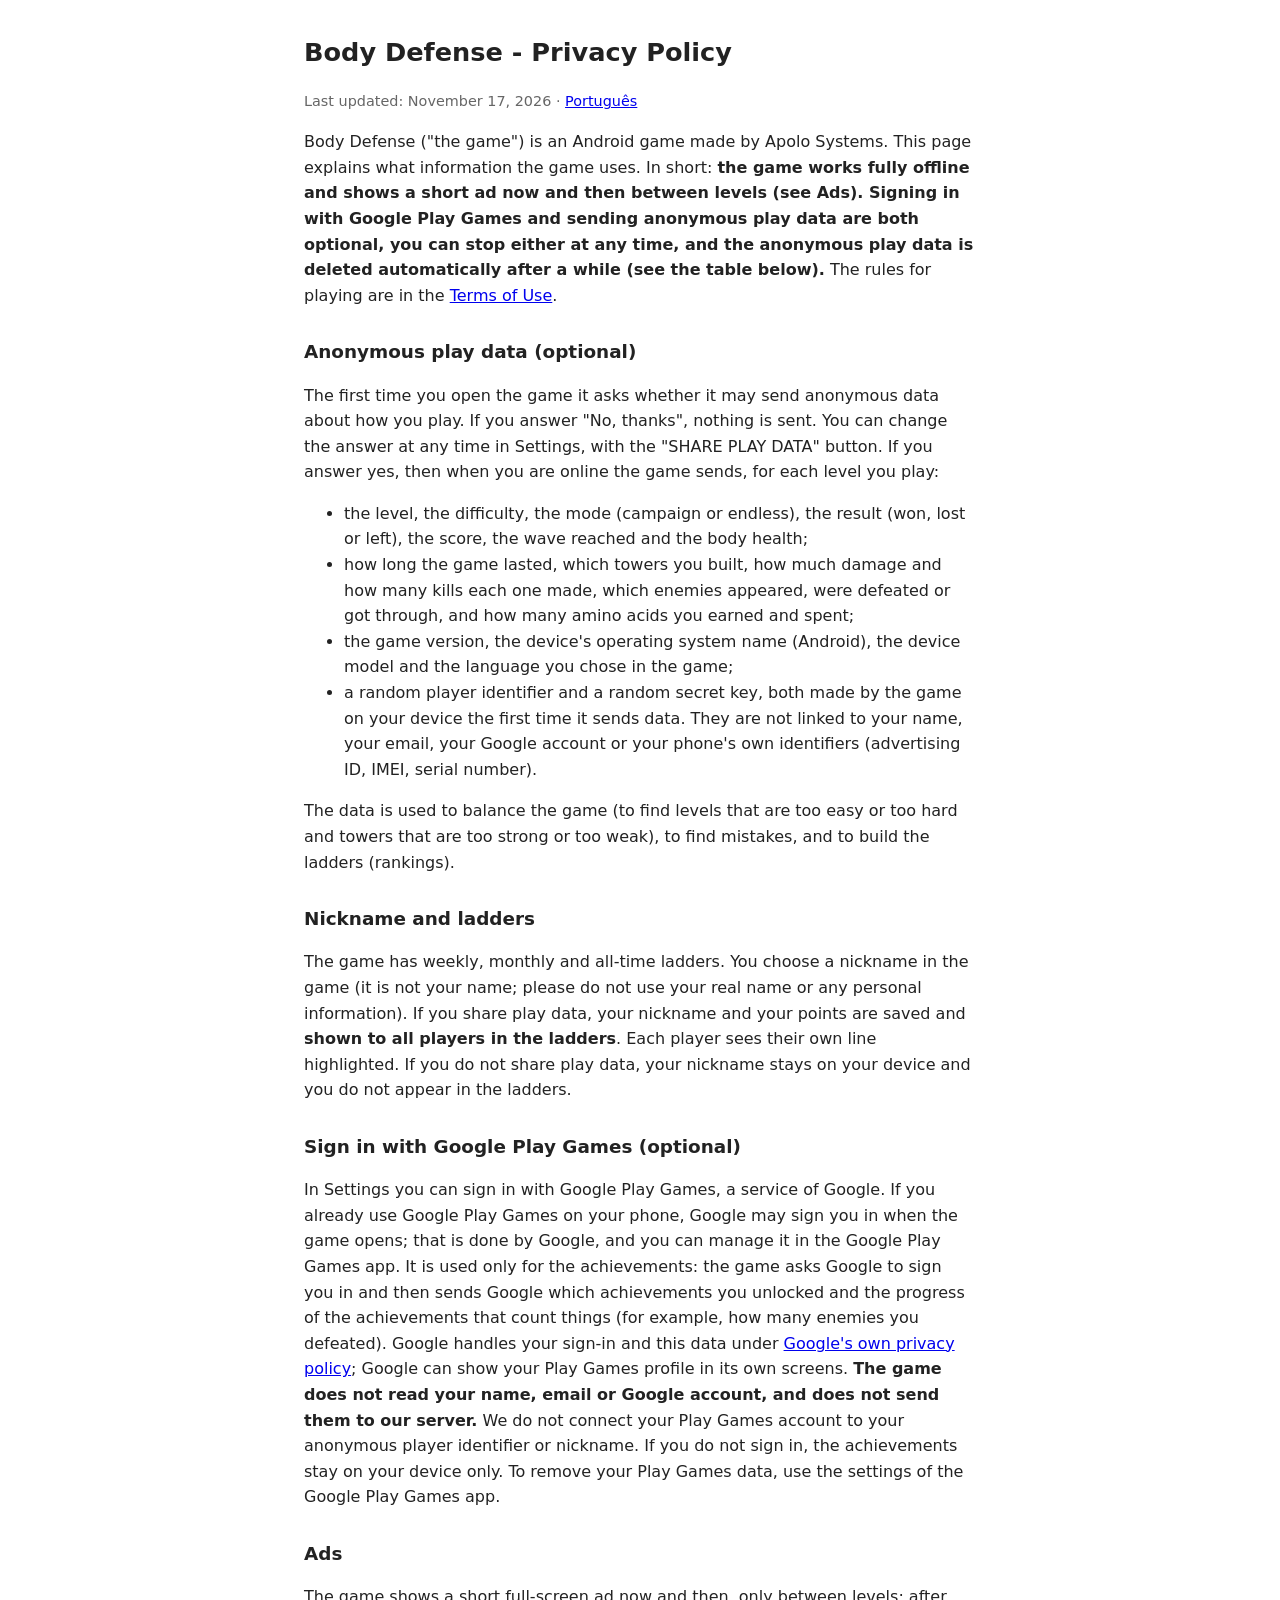
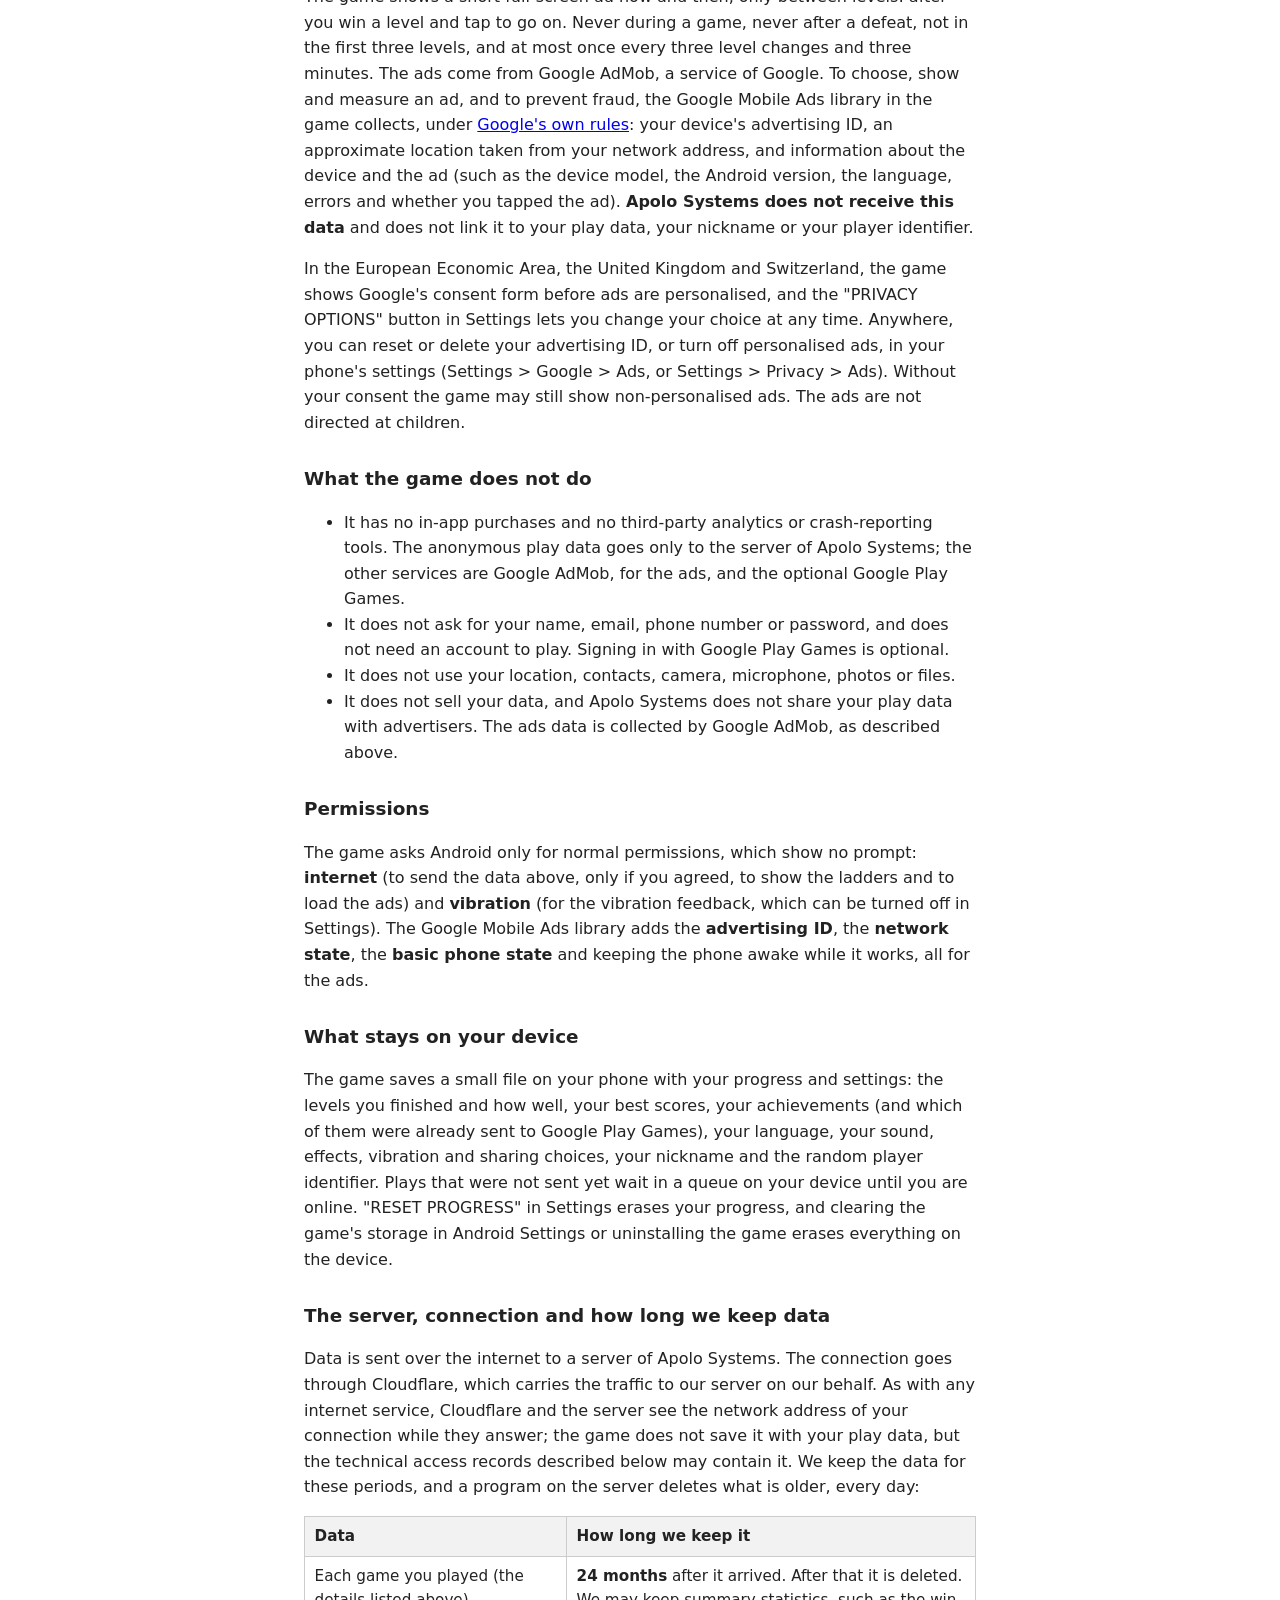
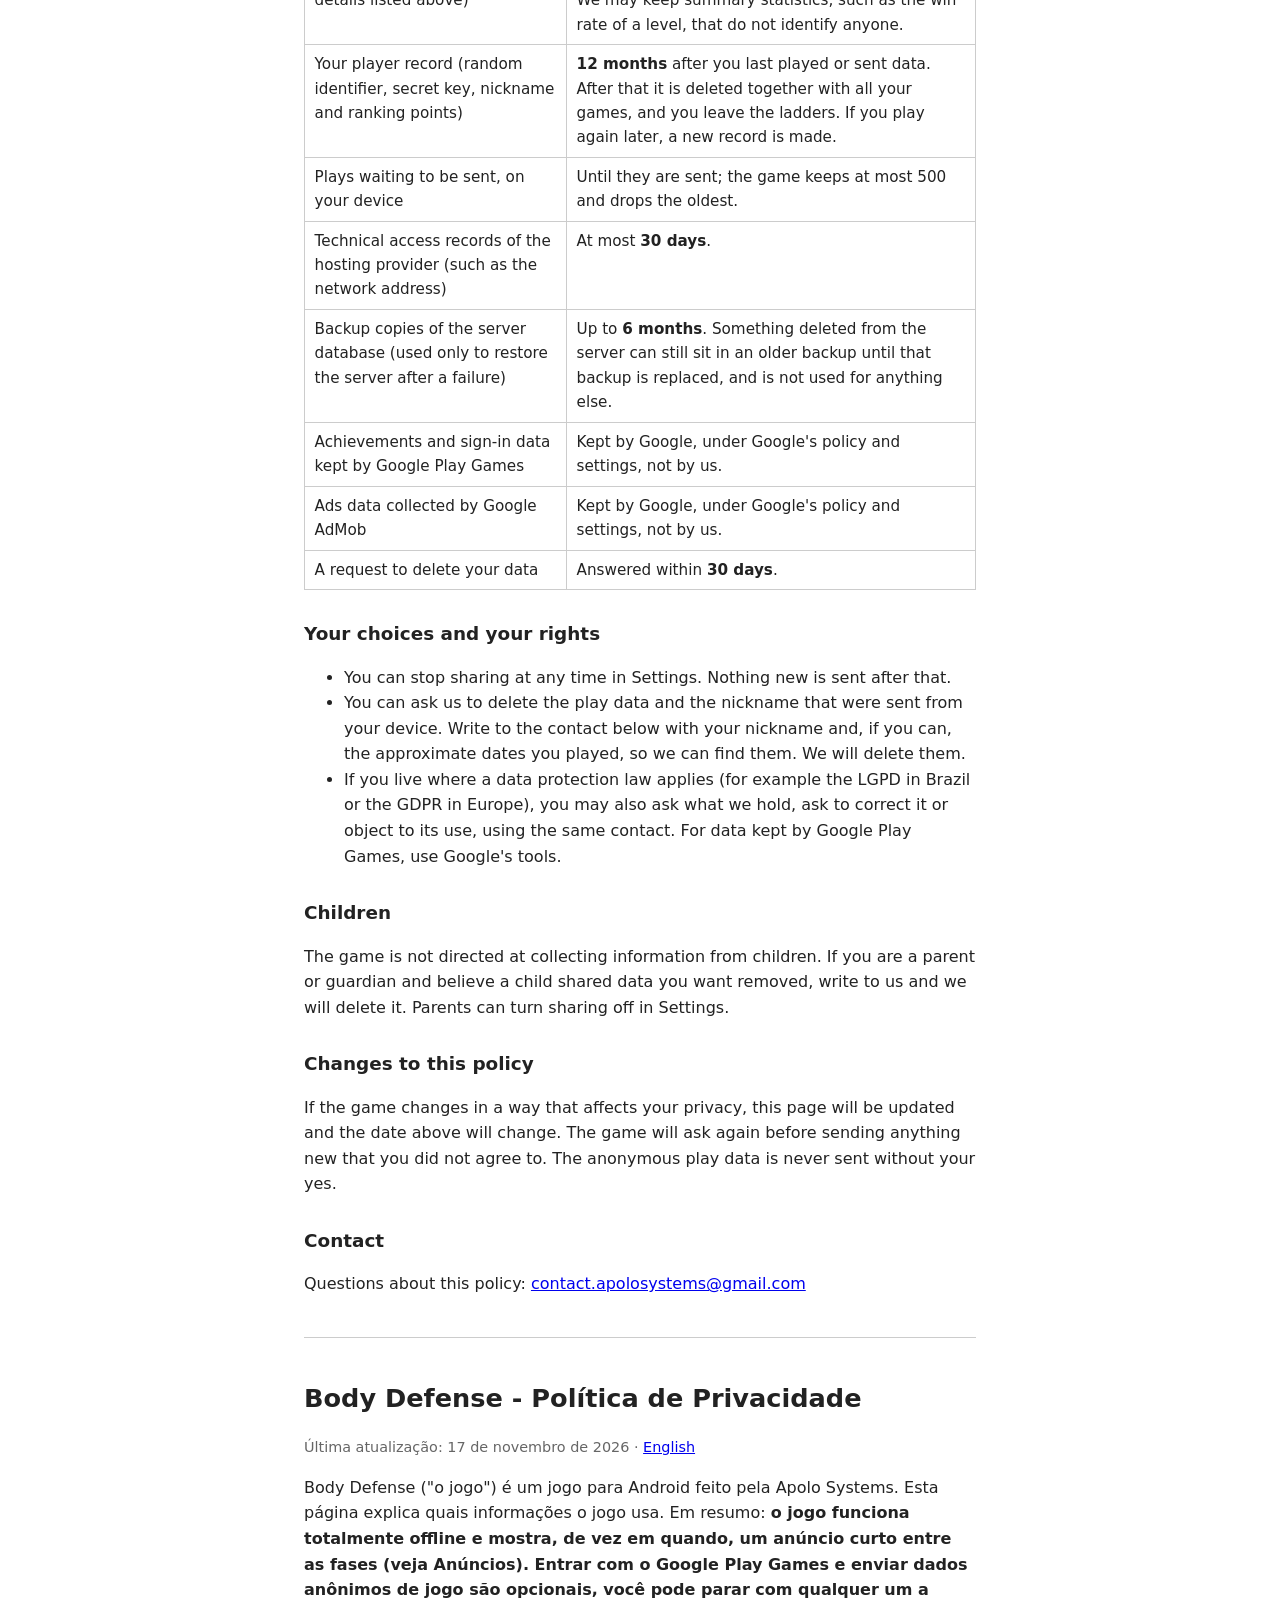
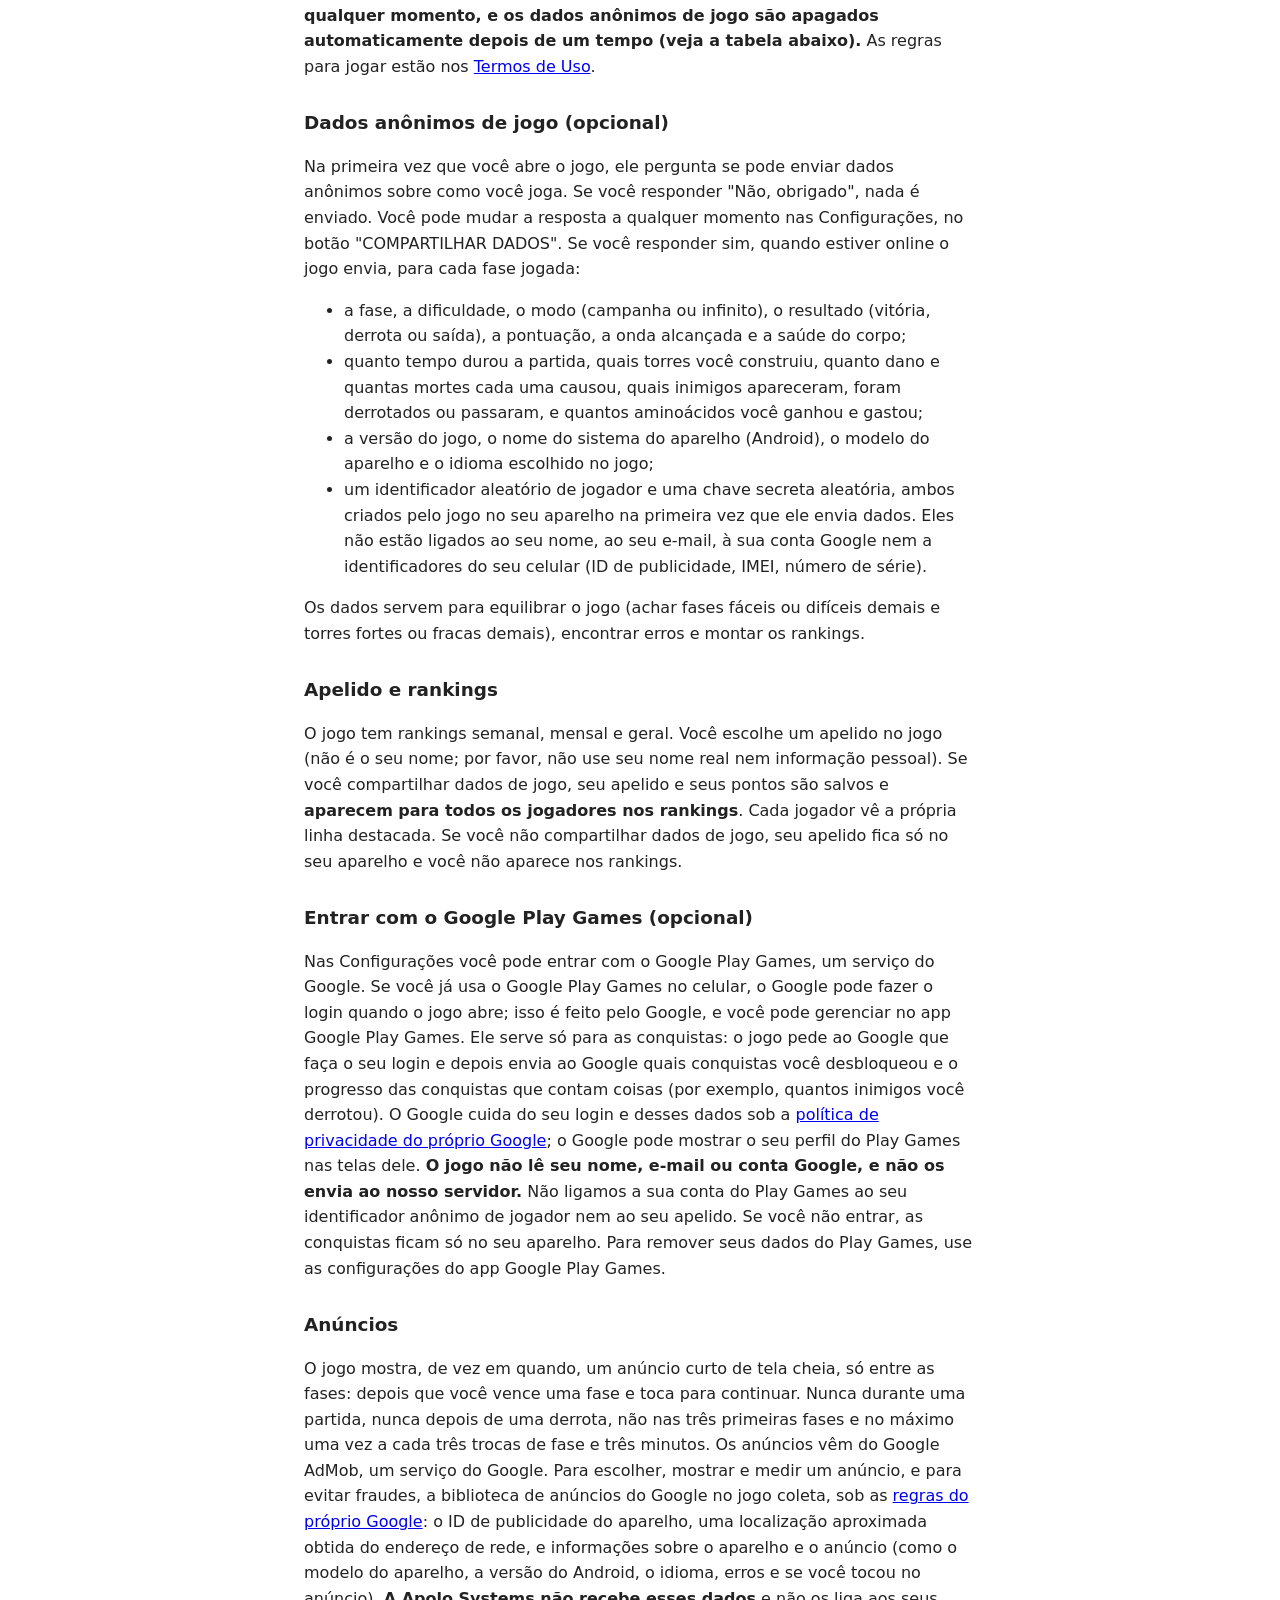
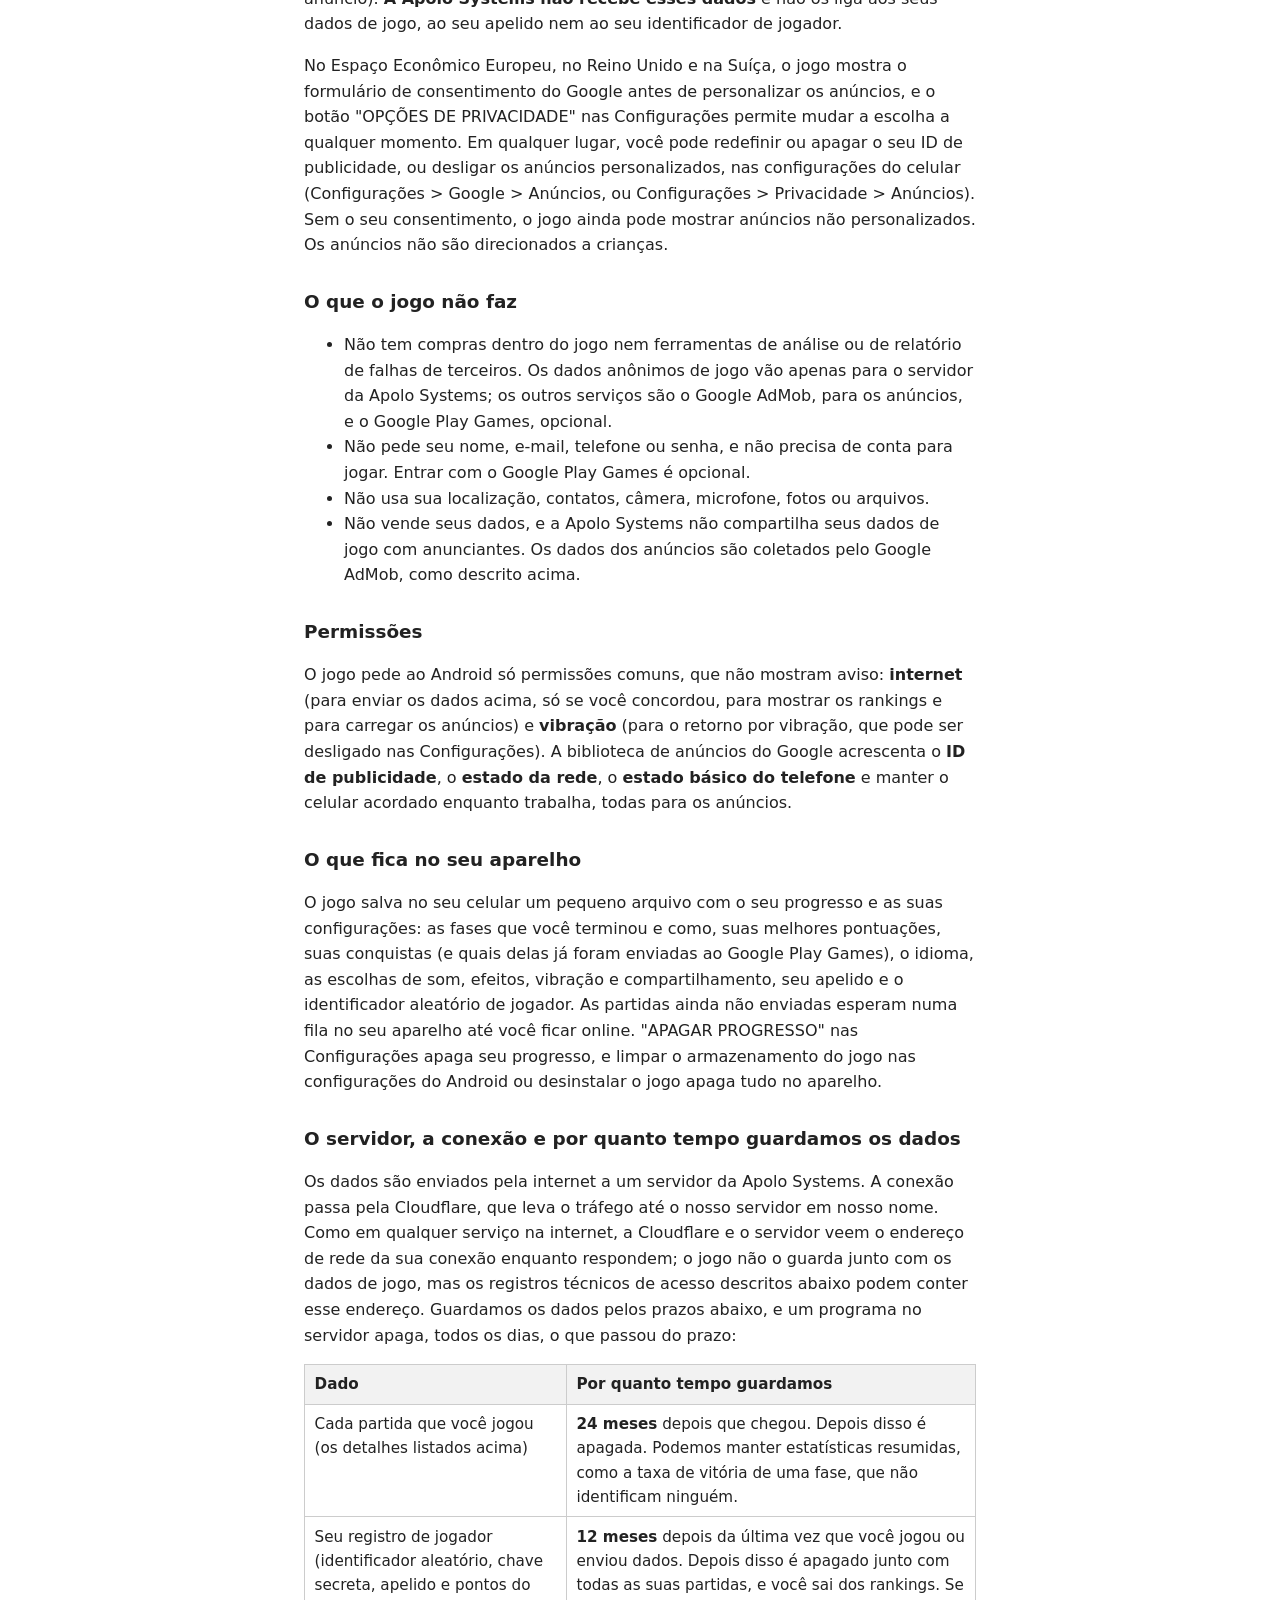
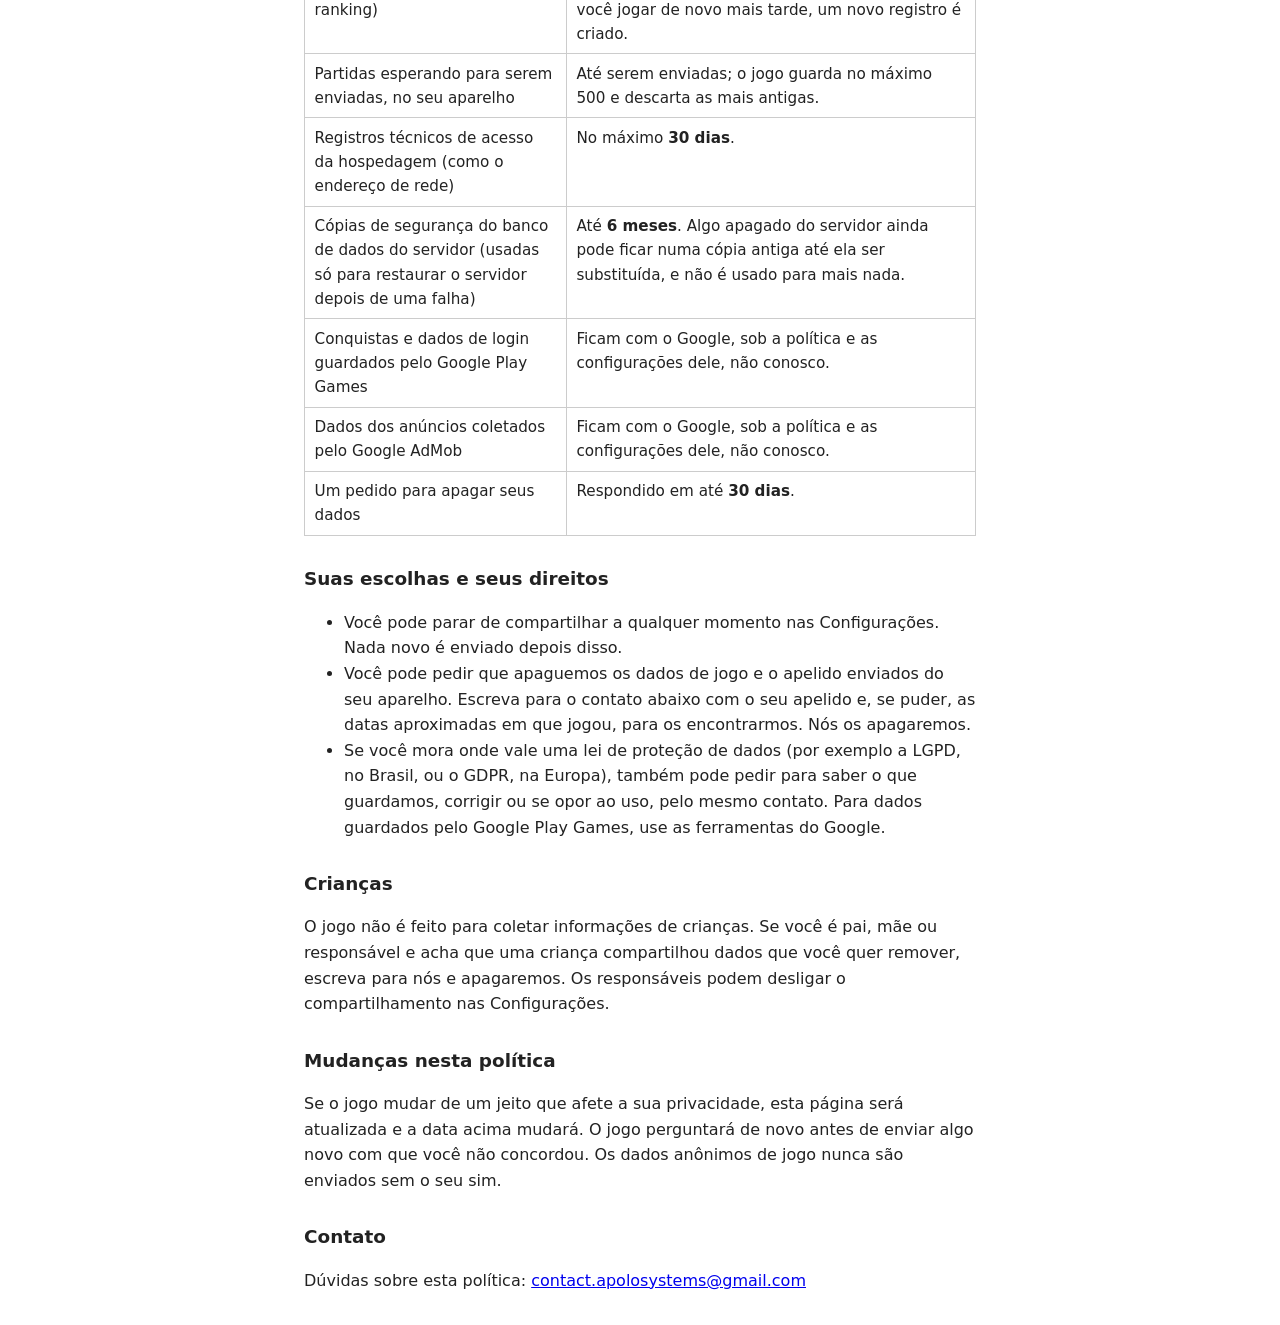
==== commit 48bd56b5: "Update the privacy policy, the terms and the landing pages for the ads - Privacy policy: an Ads sect" ====
--- a/index.html
+++ b/index.html
@@ -18,9 +18,9 @@
 <body id="top">
 
 <h1>Body Defense - Privacy Policy</h1>
-<p class="date">Last updated: November 13, 2026 · <a href="#pt">Português</a></p>
+<p class="date">Last updated: November 17, 2026 · <a href="#pt">Português</a></p>
 
-<p>Body Defense ("the game") is an Android game made by Apolo Systems. This page explains what information the game uses. In short: <strong>the game works fully offline. Signing in with Google Play Games and sending anonymous play data are both optional, you can stop either at any time, and the anonymous play data is deleted automatically after a while (see the table below).</strong> The rules for playing are in the <a href="terms/">Terms of Use</a>.</p>
+<p>Body Defense ("the game") is an Android game made by Apolo Systems. This page explains what information the game uses. In short: <strong>the game works fully offline and shows a short ad now and then between levels (see Ads). Signing in with Google Play Games and sending anonymous play data are both optional, you can stop either at any time, and the anonymous play data is deleted automatically after a while (see the table below).</strong> The rules for playing are in the <a href="terms/">Terms of Use</a>.</p>
 
 <h2>Anonymous play data (optional)</h2>
 <p>The first time you open the game it asks whether it may send anonymous data about how you play. If you answer "No, thanks", nothing is sent. You can change the answer at any time in Settings, with the "SHARE PLAY DATA" button. If you answer yes, then when you are online the game sends, for each level you play:</p>
@@ -38,16 +38,20 @@
 <h2>Sign in with Google Play Games (optional)</h2>
 <p>In Settings you can sign in with Google Play Games, a service of Google. If you already use Google Play Games on your phone, Google may sign you in when the game opens; that is done by Google, and you can manage it in the Google Play Games app. It is used only for the achievements: the game asks Google to sign you in and then sends Google which achievements you unlocked and the progress of the achievements that count things (for example, how many enemies you defeated). Google handles your sign-in and this data under <a href="https://policies.google.com/privacy">Google's own privacy policy</a>; Google can show your Play Games profile in its own screens. <strong>The game does not read your name, email or Google account, and does not send them to our server.</strong> We do not connect your Play Games account to your anonymous player identifier or nickname. If you do not sign in, the achievements stay on your device only. To remove your Play Games data, use the settings of the Google Play Games app.</p>
 
+<h2>Ads</h2>
+<p>The game shows a short full-screen ad now and then, only between levels: after you win a level and tap to go on. Never during a game, never after a defeat, not in the first three levels, and at most once every three level changes and three minutes. The ads come from Google AdMob, a service of Google. To choose, show and measure an ad, and to prevent fraud, the Google Mobile Ads library in the game collects, under <a href="https://policies.google.com/technologies/partner-sites">Google's own rules</a>: your device's advertising ID, an approximate location taken from your network address, and information about the device and the ad (such as the device model, the Android version, the language, errors and whether you tapped the ad). <strong>Apolo Systems does not receive this data</strong> and does not link it to your play data, your nickname or your player identifier.</p>
+<p>In the European Economic Area, the United Kingdom and Switzerland, the game shows Google's consent form before ads are personalised, and the "PRIVACY OPTIONS" button in Settings lets you change your choice at any time. Anywhere, you can reset or delete your advertising ID, or turn off personalised ads, in your phone's settings (Settings &gt; Google &gt; Ads, or Settings &gt; Privacy &gt; Ads). Without your consent the game may still show non-personalised ads. The ads are not directed at children.</p>
+
 <h2>What the game does not do</h2>
 <ul>
-	<li>It has no ads, no in-app purchases and no third-party analytics or crash-reporting tools. The anonymous play data goes only to the server of Apolo Systems; the only other service is the optional Google Play Games.</li>
+	<li>It has no in-app purchases and no third-party analytics or crash-reporting tools. The anonymous play data goes only to the server of Apolo Systems; the other services are Google AdMob, for the ads, and the optional Google Play Games.</li>
 	<li>It does not ask for your name, email, phone number or password, and does not need an account to play. Signing in with Google Play Games is optional.</li>
 	<li>It does not use your location, contacts, camera, microphone, photos or files.</li>
-	<li>It does not sell your data or share it with advertisers.</li>
+	<li>It does not sell your data, and Apolo Systems does not share your play data with advertisers. The ads data is collected by Google AdMob, as described above.</li>
 </ul>
 
 <h2>Permissions</h2>
-<p>The game asks Android for two normal permissions that show no prompt: <strong>internet</strong> (to send the data above, only if you agreed, and to show the ladders) and <strong>vibration</strong> (for the vibration feedback, which can be turned off in Settings).</p>
+<p>The game asks Android only for normal permissions, which show no prompt: <strong>internet</strong> (to send the data above, only if you agreed, to show the ladders and to load the ads) and <strong>vibration</strong> (for the vibration feedback, which can be turned off in Settings). The Google Mobile Ads library adds the <strong>advertising ID</strong>, the <strong>network state</strong>, the <strong>basic phone state</strong> and keeping the phone awake while it works, all for the ads.</p>
 
 <h2>What stays on your device</h2>
 <p>The game saves a small file on your phone with your progress and settings: the levels you finished and how well, your best scores, your achievements (and which of them were already sent to Google Play Games), your language, your sound, effects, vibration and sharing choices, your nickname and the random player identifier. Plays that were not sent yet wait in a queue on your device until you are online. "RESET PROGRESS" in Settings erases your progress, and clearing the game's storage in Android Settings or uninstalling the game erases everything on the device.</p>
@@ -62,6 +66,7 @@
 	<tr><td>Technical access records of the hosting provider (such as the network address)</td><td>At most <strong>30 days</strong>.</td></tr>
 	<tr><td>Backup copies of the server database (used only to restore the server after a failure)</td><td>Up to <strong>6 months</strong>. Something deleted from the server can still sit in an older backup until that backup is replaced, and is not used for anything else.</td></tr>
 	<tr><td>Achievements and sign-in data kept by Google Play Games</td><td>Kept by Google, under Google's policy and settings, not by us.</td></tr>
+	<tr><td>Ads data collected by Google AdMob</td><td>Kept by Google, under Google's policy and settings, not by us.</td></tr>
 	<tr><td>A request to delete your data</td><td>Answered within <strong>30 days</strong>.</td></tr>
 </table>
 
@@ -84,9 +89,9 @@
 <hr id="pt">
 
 <h1>Body Defense - Política de Privacidade</h1>
-<p class="date">Última atualização: 13 de novembro de 2026 · <a href="#top">English</a></p>
+<p class="date">Última atualização: 17 de novembro de 2026 · <a href="#top">English</a></p>
 
-<p>Body Defense ("o jogo") é um jogo para Android feito pela Apolo Systems. Esta página explica quais informações o jogo usa. Em resumo: <strong>o jogo funciona totalmente offline. Entrar com o Google Play Games e enviar dados anônimos de jogo são opcionais, você pode parar com qualquer um a qualquer momento, e os dados anônimos de jogo são apagados automaticamente depois de um tempo (veja a tabela abaixo).</strong> As regras para jogar estão nos <a href="terms/#pt">Termos de Uso</a>.</p>
+<p>Body Defense ("o jogo") é um jogo para Android feito pela Apolo Systems. Esta página explica quais informações o jogo usa. Em resumo: <strong>o jogo funciona totalmente offline e mostra, de vez em quando, um anúncio curto entre as fases (veja Anúncios). Entrar com o Google Play Games e enviar dados anônimos de jogo são opcionais, você pode parar com qualquer um a qualquer momento, e os dados anônimos de jogo são apagados automaticamente depois de um tempo (veja a tabela abaixo).</strong> As regras para jogar estão nos <a href="terms/#pt">Termos de Uso</a>.</p>
 
 <h2>Dados anônimos de jogo (opcional)</h2>
 <p>Na primeira vez que você abre o jogo, ele pergunta se pode enviar dados anônimos sobre como você joga. Se você responder "Não, obrigado", nada é enviado. Você pode mudar a resposta a qualquer momento nas Configurações, no botão "COMPARTILHAR DADOS". Se você responder sim, quando estiver online o jogo envia, para cada fase jogada:</p>
@@ -104,16 +109,20 @@
 <h2>Entrar com o Google Play Games (opcional)</h2>
 <p>Nas Configurações você pode entrar com o Google Play Games, um serviço do Google. Se você já usa o Google Play Games no celular, o Google pode fazer o login quando o jogo abre; isso é feito pelo Google, e você pode gerenciar no app Google Play Games. Ele serve só para as conquistas: o jogo pede ao Google que faça o seu login e depois envia ao Google quais conquistas você desbloqueou e o progresso das conquistas que contam coisas (por exemplo, quantos inimigos você derrotou). O Google cuida do seu login e desses dados sob a <a href="https://policies.google.com/privacy?hl=pt-BR">política de privacidade do próprio Google</a>; o Google pode mostrar o seu perfil do Play Games nas telas dele. <strong>O jogo não lê seu nome, e-mail ou conta Google, e não os envia ao nosso servidor.</strong> Não ligamos a sua conta do Play Games ao seu identificador anônimo de jogador nem ao seu apelido. Se você não entrar, as conquistas ficam só no seu aparelho. Para remover seus dados do Play Games, use as configurações do app Google Play Games.</p>
 
+<h2>Anúncios</h2>
+<p>O jogo mostra, de vez em quando, um anúncio curto de tela cheia, só entre as fases: depois que você vence uma fase e toca para continuar. Nunca durante uma partida, nunca depois de uma derrota, não nas três primeiras fases e no máximo uma vez a cada três trocas de fase e três minutos. Os anúncios vêm do Google AdMob, um serviço do Google. Para escolher, mostrar e medir um anúncio, e para evitar fraudes, a biblioteca de anúncios do Google no jogo coleta, sob as <a href="https://policies.google.com/technologies/partner-sites?hl=pt-BR">regras do próprio Google</a>: o ID de publicidade do aparelho, uma localização aproximada obtida do endereço de rede, e informações sobre o aparelho e o anúncio (como o modelo do aparelho, a versão do Android, o idioma, erros e se você tocou no anúncio). <strong>A Apolo Systems não recebe esses dados</strong> e não os liga aos seus dados de jogo, ao seu apelido nem ao seu identificador de jogador.</p>
+<p>No Espaço Econômico Europeu, no Reino Unido e na Suíça, o jogo mostra o formulário de consentimento do Google antes de personalizar os anúncios, e o botão "OPÇÕES DE PRIVACIDADE" nas Configurações permite mudar a escolha a qualquer momento. Em qualquer lugar, você pode redefinir ou apagar o seu ID de publicidade, ou desligar os anúncios personalizados, nas configurações do celular (Configurações &gt; Google &gt; Anúncios, ou Configurações &gt; Privacidade &gt; Anúncios). Sem o seu consentimento, o jogo ainda pode mostrar anúncios não personalizados. Os anúncios não são direcionados a crianças.</p>
+
 <h2>O que o jogo não faz</h2>
 <ul>
-	<li>Não tem anúncios, compras dentro do jogo, nem ferramentas de análise ou de relatório de falhas de terceiros. Os dados anônimos de jogo vão apenas para o servidor da Apolo Systems; o único outro serviço é o Google Play Games, opcional.</li>
+	<li>Não tem compras dentro do jogo nem ferramentas de análise ou de relatório de falhas de terceiros. Os dados anônimos de jogo vão apenas para o servidor da Apolo Systems; os outros serviços são o Google AdMob, para os anúncios, e o Google Play Games, opcional.</li>
 	<li>Não pede seu nome, e-mail, telefone ou senha, e não precisa de conta para jogar. Entrar com o Google Play Games é opcional.</li>
 	<li>Não usa sua localização, contatos, câmera, microfone, fotos ou arquivos.</li>
-	<li>Não vende seus dados nem os compartilha com anunciantes.</li>
+	<li>Não vende seus dados, e a Apolo Systems não compartilha seus dados de jogo com anunciantes. Os dados dos anúncios são coletados pelo Google AdMob, como descrito acima.</li>
 </ul>
 
 <h2>Permissões</h2>
-<p>O jogo pede ao Android duas permissões comuns, que não mostram aviso: <strong>internet</strong> (para enviar os dados acima, só se você concordou, e para mostrar os rankings) e <strong>vibração</strong> (para o retorno por vibração, que pode ser desligado nas Configurações).</p>
+<p>O jogo pede ao Android só permissões comuns, que não mostram aviso: <strong>internet</strong> (para enviar os dados acima, só se você concordou, para mostrar os rankings e para carregar os anúncios) e <strong>vibração</strong> (para o retorno por vibração, que pode ser desligado nas Configurações). A biblioteca de anúncios do Google acrescenta o <strong>ID de publicidade</strong>, o <strong>estado da rede</strong>, o <strong>estado básico do telefone</strong> e manter o celular acordado enquanto trabalha, todas para os anúncios.</p>
 
 <h2>O que fica no seu aparelho</h2>
 <p>O jogo salva no seu celular um pequeno arquivo com o seu progresso e as suas configurações: as fases que você terminou e como, suas melhores pontuações, suas conquistas (e quais delas já foram enviadas ao Google Play Games), o idioma, as escolhas de som, efeitos, vibração e compartilhamento, seu apelido e o identificador aleatório de jogador. As partidas ainda não enviadas esperam numa fila no seu aparelho até você ficar online. "APAGAR PROGRESSO" nas Configurações apaga seu progresso, e limpar o armazenamento do jogo nas configurações do Android ou desinstalar o jogo apaga tudo no aparelho.</p>
@@ -128,6 +137,7 @@
 	<tr><td>Registros técnicos de acesso da hospedagem (como o endereço de rede)</td><td>No máximo <strong>30 dias</strong>.</td></tr>
 	<tr><td>Cópias de segurança do banco de dados do servidor (usadas só para restaurar o servidor depois de uma falha)</td><td>Até <strong>6 meses</strong>. Algo apagado do servidor ainda pode ficar numa cópia antiga até ela ser substituída, e não é usado para mais nada.</td></tr>
 	<tr><td>Conquistas e dados de login guardados pelo Google Play Games</td><td>Ficam com o Google, sob a política e as configurações dele, não conosco.</td></tr>
+	<tr><td>Dados dos anúncios coletados pelo Google AdMob</td><td>Ficam com o Google, sob a política e as configurações dele, não conosco.</td></tr>
 	<tr><td>Um pedido para apagar seus dados</td><td>Respondido em até <strong>30 dias</strong>.</td></tr>
 </table>
 
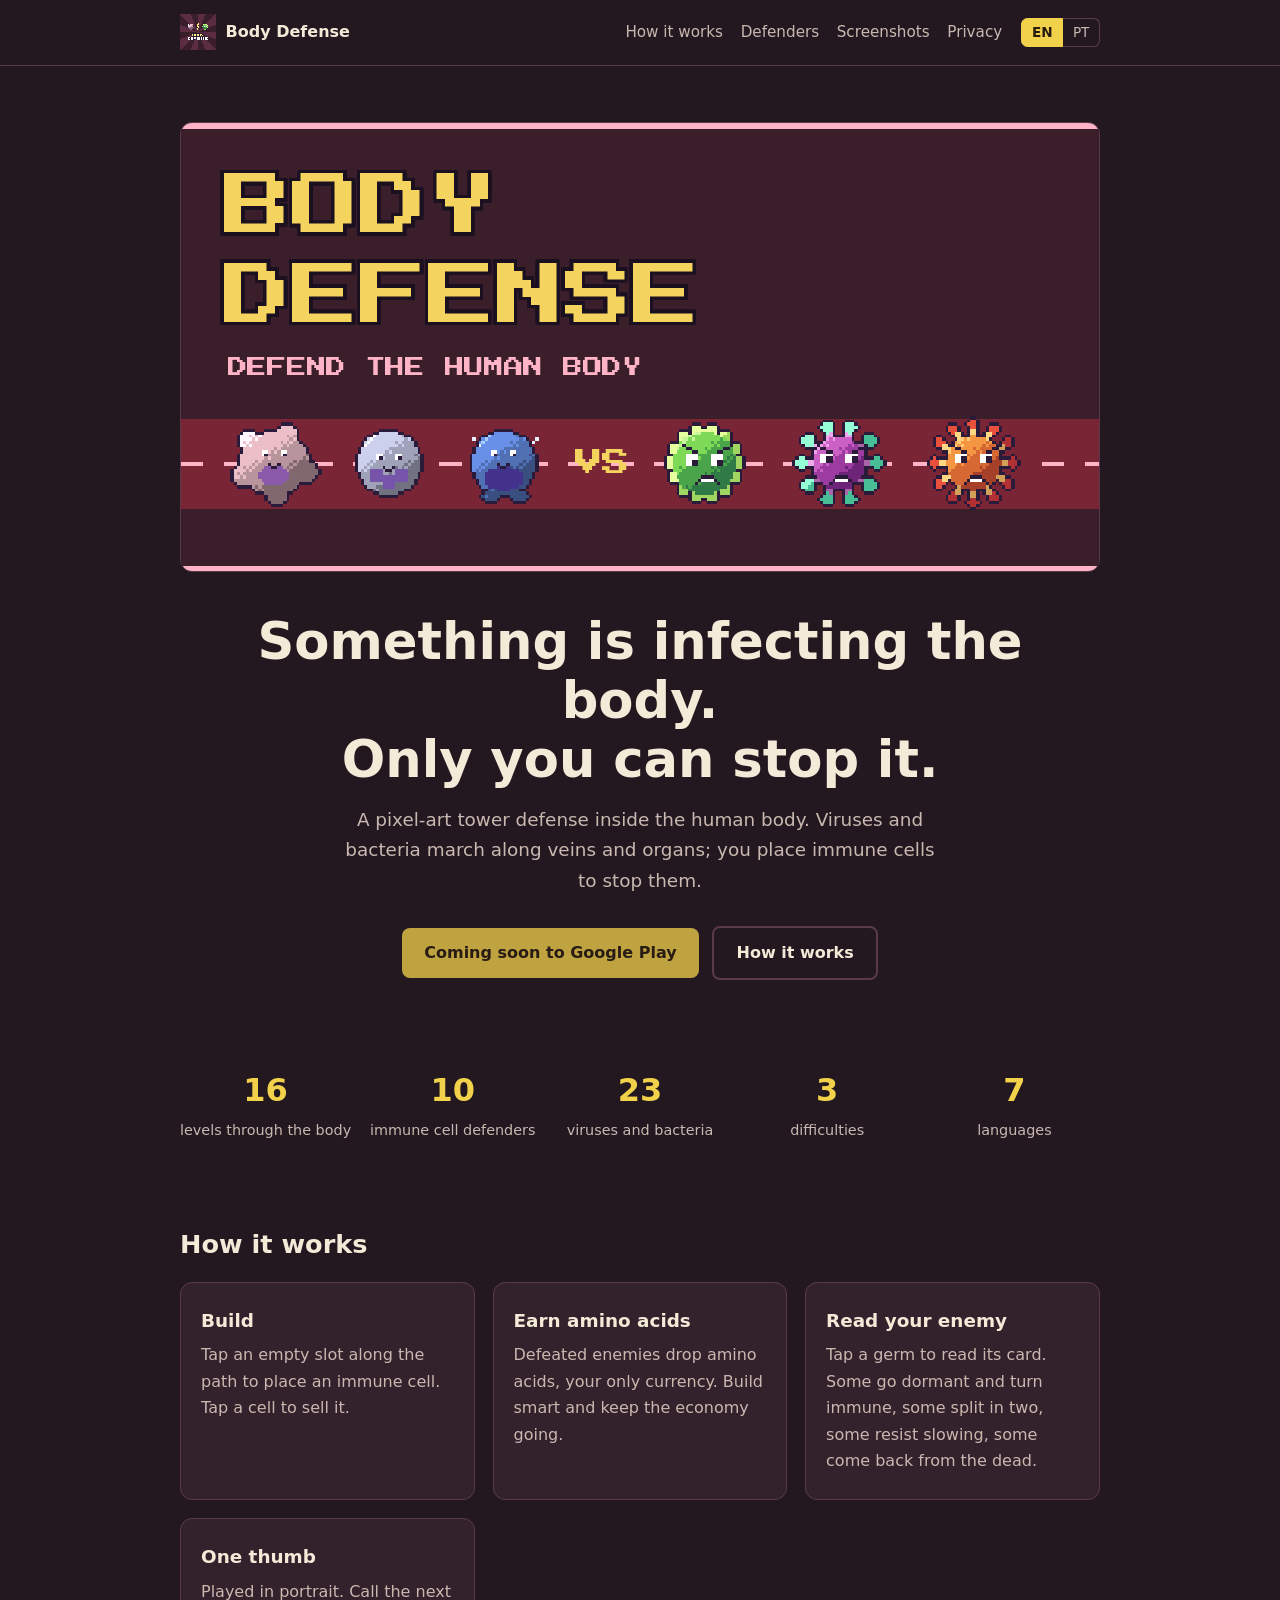
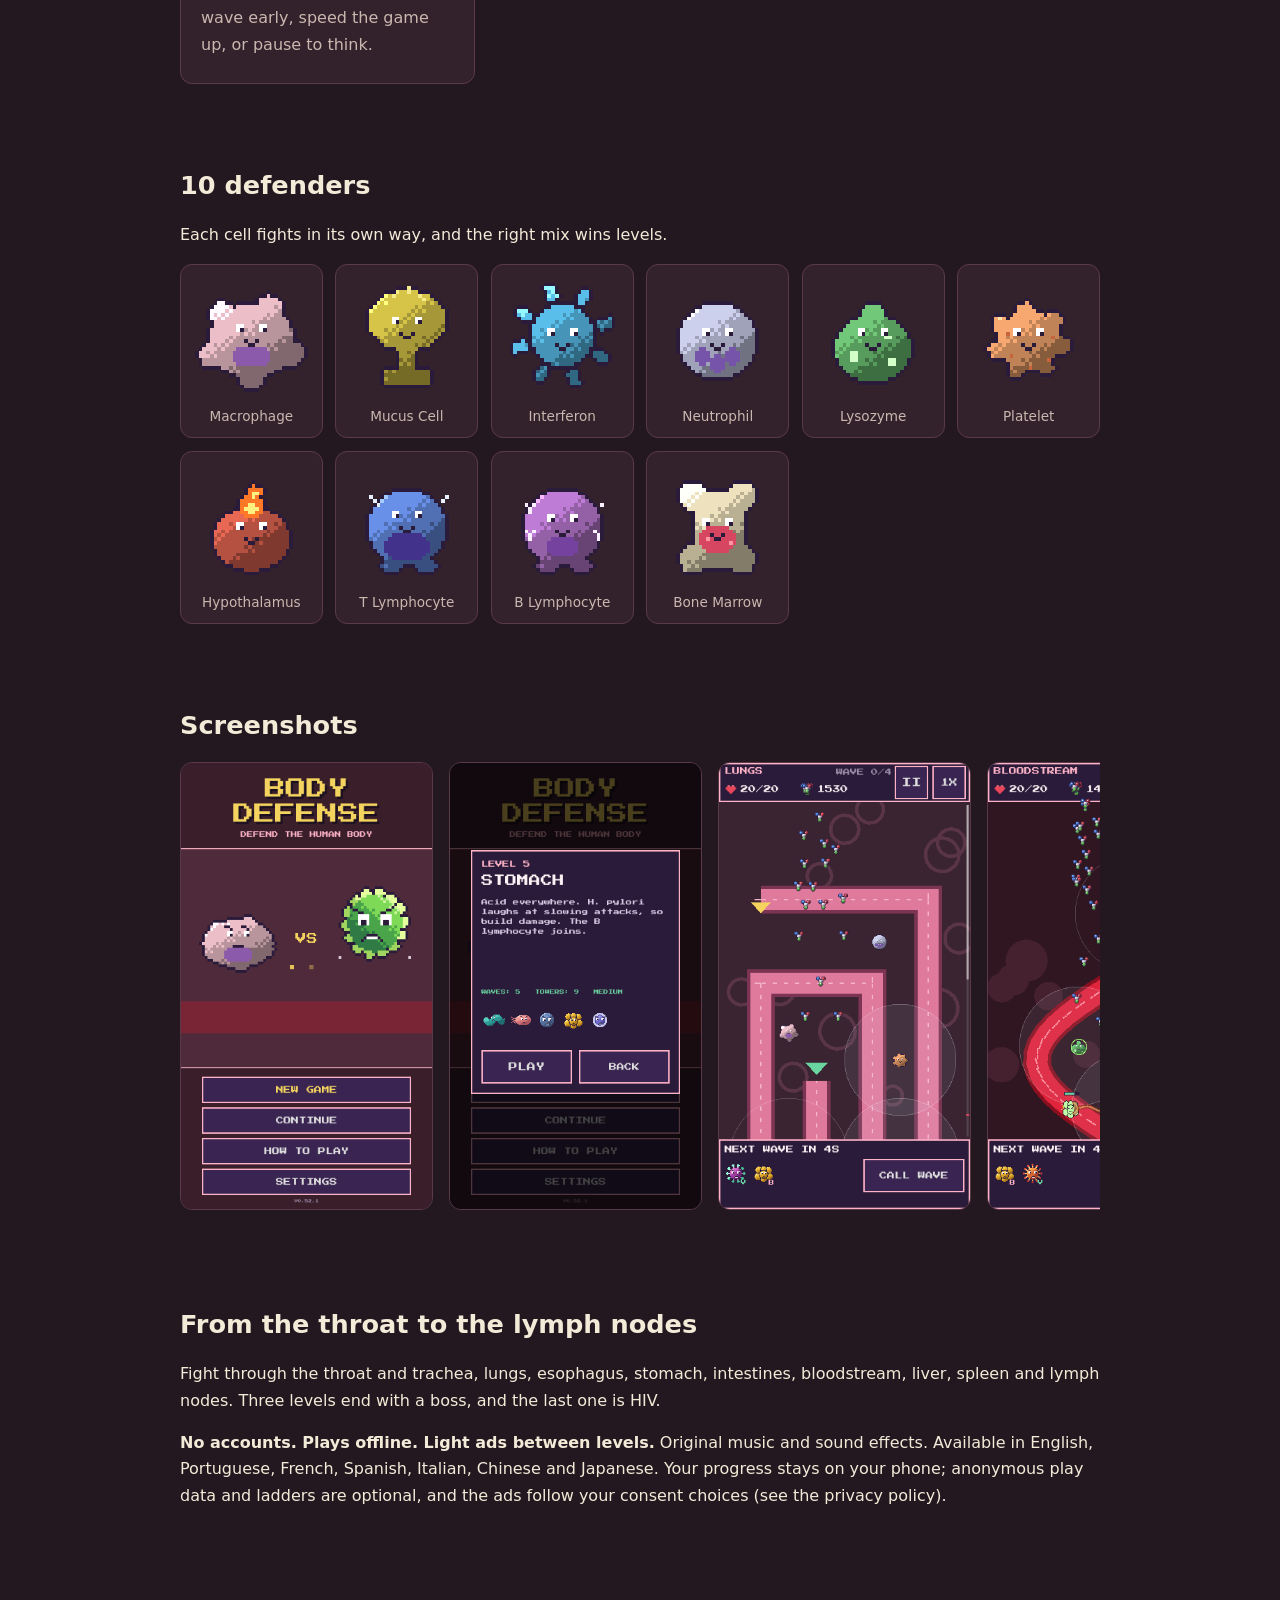
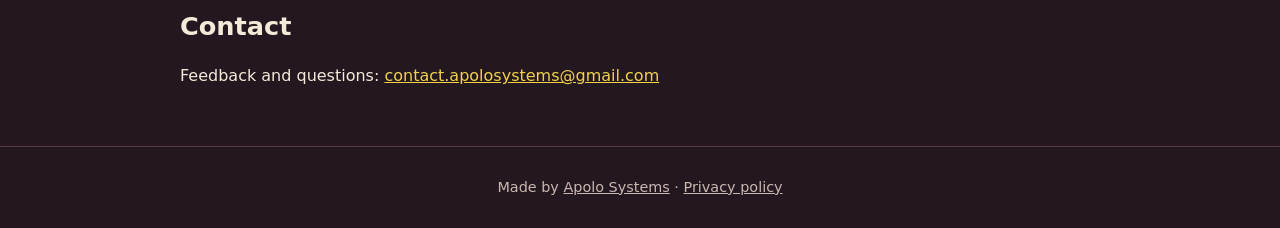
==== commit 0c2012a4: "Serve the site at bodydefense.com.br: landing page at the root, privacy policy and terms in their ow" ====
--- a/index.html
+++ b/index.html
@@ -3,159 +3,90 @@
 <head>
 <meta charset="utf-8">
 <meta name="viewport" content="width=device-width, initial-scale=1">
-<title>Body Defense - Privacy Policy</title>
-<style>
-	body { font-family: system-ui, sans-serif; line-height: 1.6; max-width: 42rem; margin: 2rem auto; padding: 0 1rem; color: #222; }
-	h1 { font-size: 1.6rem; }
-	h2 { font-size: 1.15rem; margin-top: 1.8rem; }
-	hr { margin: 2.5rem 0; border: 0; border-top: 1px solid #ccc; }
-	.date { color: #666; font-size: 0.9rem; }
-	table { border-collapse: collapse; width: 100%; font-size: 0.95rem; }
-	th, td { border: 1px solid #ccc; padding: 0.45rem 0.6rem; text-align: left; vertical-align: top; }
-	th { background: #f2f2f2; }
-</style>
+<title data-i18n="bdp.title">Body Defense - Tower defense inside the human body</title>
+<meta name="description" data-i18n="bdp.desc" content="Body Defense is a pixel-art tower defense for Android. Place immune cells against viruses and bacteria across 16 levels of the human body. Plays offline, no accounts, light ads between levels.">
+<link rel="icon" href="assets/body-defense/icon.png">
+<link rel="stylesheet" href="assets/site.css">
 </head>
-<body id="top">
+<body>
+<header class="top"><div class="wrap">
+	<a class="brand" href="./"><img class="px" src="assets/body-defense/icon.png" alt="">Body Defense</a>
+	<nav><a href="#how" data-i18n="nav.how">How it works</a><a href="#defenders" data-i18n="nav.defenders">Defenders</a><a href="#screens" data-i18n="nav.screens">Screenshots</a><a data-privacy href="privacy/" data-i18n="nav.privacy">Privacy</a><span class="lang"><button type="button" data-lang="en" aria-pressed="true">EN</button><button type="button" data-lang="pt" aria-pressed="false">PT</button></span></nav>
+</div></header>
 
-<h1>Body Defense - Privacy Policy</h1>
-<p class="date">Last updated: November 17, 2026 · <a href="#pt">Português</a></p>
+<main>
+<div class="wrap">
+<section class="hero">
+	<img class="px" src="assets/body-defense/feature.png" alt="Body Defense: defend the human body" width="1024" height="500" style="border-radius:.75rem;border:1px solid var(--line);margin-bottom:1.5rem">
+	<h1 data-i18n="bdp.h1">Something is infecting the body.<br>Only you can stop it.</h1>
+	<p class="lead" data-i18n="bdp.lead">A pixel-art tower defense inside the human body. Viruses and bacteria march along veins and organs; you place immune cells to stop them.</p>
+	<a class="btn" aria-disabled="true" data-i18n="bdp.soon">Coming soon to Google Play</a>
+	<a class="btn alt" href="#how" data-i18n="nav.how">How it works</a>
+</section>
 
-<p>Body Defense ("the game") is an Android game made by Apolo Systems. This page explains what information the game uses. In short: <strong>the game works fully offline and shows a short ad now and then between levels (see Ads). Signing in with Google Play Games and sending anonymous play data are both optional, you can stop either at any time, and the anonymous play data is deleted automatically after a while (see the table below).</strong> The rules for playing are in the <a href="terms/">Terms of Use</a>.</p>
+<section>
+	<div class="facts">
+		<div><b>16</b><span data-i18n="f.levels">levels through the body</span></div>
+		<div><b>10</b><span data-i18n="f.cells">immune cell defenders</span></div>
+		<div><b>23</b><span data-i18n="f.germs">viruses and bacteria</span></div>
+		<div><b>3</b><span data-i18n="f.diff">difficulties</span></div>
+		<div><b>7</b><span data-i18n="f.lang">languages</span></div>
+	</div>
+</section>
 
-<h2>Anonymous play data (optional)</h2>
-<p>The first time you open the game it asks whether it may send anonymous data about how you play. If you answer "No, thanks", nothing is sent. You can change the answer at any time in Settings, with the "SHARE PLAY DATA" button. If you answer yes, then when you are online the game sends, for each level you play:</p>
-<ul>
-	<li>the level, the difficulty, the mode (campaign or endless), the result (won, lost or left), the score, the wave reached and the body health;</li>
-	<li>how long the game lasted, which towers you built, how much damage and how many kills each one made, which enemies appeared, were defeated or got through, and how many amino acids you earned and spent;</li>
-	<li>the game version, the device's operating system name (Android), the device model and the language you chose in the game;</li>
-	<li>a random player identifier and a random secret key, both made by the game on your device the first time it sends data. They are not linked to your name, your email, your Google account or your phone's own identifiers (advertising ID, IMEI, serial number).</li>
-</ul>
-<p>The data is used to balance the game (to find levels that are too easy or too hard and towers that are too strong or too weak), to find mistakes, and to build the ladders (rankings).</p>
+<section id="how">
+	<h2 data-i18n="how">How it works</h2>
+	<div class="grid">
+		<div class="card"><h3 data-i18n="how.build">Build</h3><p data-i18n="how.build.t">Tap an empty slot along the path to place an immune cell. Tap a cell to sell it.</p></div>
+		<div class="card"><h3 data-i18n="how.earn">Earn amino acids</h3><p data-i18n="how.earn.t">Defeated enemies drop amino acids, your only currency. Build smart and keep the economy going.</p></div>
+		<div class="card"><h3 data-i18n="how.read">Read your enemy</h3><p data-i18n="how.read.t">Tap a germ to read its card. Some go dormant and turn immune, some split in two, some resist slowing, some come back from the dead.</p></div>
+		<div class="card"><h3 data-i18n="how.thumb">One thumb</h3><p data-i18n="how.thumb.t">Played in portrait. Call the next wave early, speed the game up, or pause to think.</p></div>
+	</div>
+</section>
 
-<h2>Nickname and ladders</h2>
-<p>The game has weekly, monthly and all-time ladders. You choose a nickname in the game (it is not your name; please do not use your real name or any personal information). If you share play data, your nickname and your points are saved and <strong>shown to all players in the ladders</strong>. Each player sees their own line highlighted. If you do not share play data, your nickname stays on your device and you do not appear in the ladders.</p>
+<section id="defenders">
+	<h2 data-i18n="def">10 defenders</h2>
+	<p data-i18n="def.t">Each cell fights in its own way, and the right mix wins levels.</p>
+	<div class="towers">
+		<figure><img class="px" src="assets/body-defense/towers/macrophage.gif" alt="Macrophage animation" loading="lazy" width="128" height="128"><figcaption>Macrophage</figcaption></figure>
+		<figure><img class="px" src="assets/body-defense/towers/mucus-cell.gif" alt="Mucus Cell animation" loading="lazy" width="128" height="128"><figcaption>Mucus Cell</figcaption></figure>
+		<figure><img class="px" src="assets/body-defense/towers/interferon.gif" alt="Interferon animation" loading="lazy" width="128" height="128"><figcaption>Interferon</figcaption></figure>
+		<figure><img class="px" src="assets/body-defense/towers/neutrophil.gif" alt="Neutrophil animation" loading="lazy" width="128" height="128"><figcaption>Neutrophil</figcaption></figure>
+		<figure><img class="px" src="assets/body-defense/towers/lysozyme.gif" alt="Lysozyme animation" loading="lazy" width="128" height="128"><figcaption>Lysozyme</figcaption></figure>
+		<figure><img class="px" src="assets/body-defense/towers/platelet.gif" alt="Platelet animation" loading="lazy" width="128" height="128"><figcaption>Platelet</figcaption></figure>
+		<figure><img class="px" src="assets/body-defense/towers/hypothalamus.gif" alt="Hypothalamus animation" loading="lazy" width="128" height="128"><figcaption>Hypothalamus</figcaption></figure>
+		<figure><img class="px" src="assets/body-defense/towers/t-lymphocyte.gif" alt="T Lymphocyte animation" loading="lazy" width="128" height="128"><figcaption>T Lymphocyte</figcaption></figure>
+		<figure><img class="px" src="assets/body-defense/towers/b-lymphocyte.gif" alt="B Lymphocyte animation" loading="lazy" width="128" height="128"><figcaption>B Lymphocyte</figcaption></figure>
+		<figure><img class="px" src="assets/body-defense/towers/bone-marrow.gif" alt="Bone Marrow animation" loading="lazy" width="128" height="128"><figcaption>Bone Marrow</figcaption></figure>
+	</div>
+</section>
 
-<h2>Sign in with Google Play Games (optional)</h2>
-<p>In Settings you can sign in with Google Play Games, a service of Google. If you already use Google Play Games on your phone, Google may sign you in when the game opens; that is done by Google, and you can manage it in the Google Play Games app. It is used only for the achievements: the game asks Google to sign you in and then sends Google which achievements you unlocked and the progress of the achievements that count things (for example, how many enemies you defeated). Google handles your sign-in and this data under <a href="https://policies.google.com/privacy">Google's own privacy policy</a>; Google can show your Play Games profile in its own screens. <strong>The game does not read your name, email or Google account, and does not send them to our server.</strong> We do not connect your Play Games account to your anonymous player identifier or nickname. If you do not sign in, the achievements stay on your device only. To remove your Play Games data, use the settings of the Google Play Games app.</p>
+<section id="screens">
+	<h2 data-i18n="shots">Screenshots</h2>
+	<div class="shots">
+		<img src="assets/body-defense/screenshots/1_menu.png" alt="Body Defense screenshot: Level menu" loading="lazy" width="720" height="1280">
+		<img src="assets/body-defense/screenshots/2_level_card.png" alt="Body Defense screenshot: Level card" loading="lazy" width="720" height="1280">
+		<img src="assets/body-defense/screenshots/3_level_3.png" alt="Body Defense screenshot: Level 3" loading="lazy" width="720" height="1280">
+		<img src="assets/body-defense/screenshots/4_level_7.png" alt="Body Defense screenshot: Level 7" loading="lazy" width="720" height="1280">
+		<img src="assets/body-defense/screenshots/5_level_5.png" alt="Body Defense screenshot: Level 5" loading="lazy" width="720" height="1280">
+		<img src="assets/body-defense/screenshots/6_level_10.png" alt="Body Defense screenshot: Level 10" loading="lazy" width="720" height="1280">
+	</div>
+</section>
 
-<h2>Ads</h2>
-<p>The game shows a short full-screen ad now and then, only between levels: after you win a level and tap to go on. Never during a game, never after a defeat, not in the first three levels, and at most once every three level changes and three minutes. The ads come from Google AdMob, a service of Google. To choose, show and measure an ad, and to prevent fraud, the Google Mobile Ads library in the game collects, under <a href="https://policies.google.com/technologies/partner-sites">Google's own rules</a>: your device's advertising ID, an approximate location taken from your network address, and information about the device and the ad (such as the device model, the Android version, the language, errors and whether you tapped the ad). <strong>Apolo Systems does not receive this data</strong> and does not link it to your play data, your nickname or your player identifier.</p>
-<p>In the European Economic Area, the United Kingdom and Switzerland, the game shows Google's consent form before ads are personalised, and the "PRIVACY OPTIONS" button in Settings lets you change your choice at any time. Anywhere, you can reset or delete your advertising ID, or turn off personalised ads, in your phone's settings (Settings &gt; Google &gt; Ads, or Settings &gt; Privacy &gt; Ads). Without your consent the game may still show non-personalised ads. The ads are not directed at children.</p>
+<section>
+	<h2 data-i18n="body">From the throat to the lymph nodes</h2>
+	<p data-i18n="body.1">Fight through the throat and trachea, lungs, esophagus, stomach, intestines, bloodstream, liver, spleen and lymph nodes. Three levels end with a boss, and the last one is HIV.</p>
+	<p data-i18n="body.2"><strong>No accounts. Plays offline. Light ads between levels.</strong> Original music and sound effects. Available in English, Portuguese, French, Spanish, Italian, Chinese and Japanese. Your progress stays on your phone; anonymous play data and ladders are optional, and the ads follow your consent choices (see the privacy policy).</p>
+</section>
 
-<h2>What the game does not do</h2>
-<ul>
-	<li>It has no in-app purchases and no third-party analytics or crash-reporting tools. The anonymous play data goes only to the server of Apolo Systems; the other services are Google AdMob, for the ads, and the optional Google Play Games.</li>
-	<li>It does not ask for your name, email, phone number or password, and does not need an account to play. Signing in with Google Play Games is optional.</li>
-	<li>It does not use your location, contacts, camera, microphone, photos or files.</li>
-	<li>It does not sell your data, and Apolo Systems does not share your play data with advertisers. The ads data is collected by Google AdMob, as described above.</li>
-</ul>
+<section>
+	<h2 data-i18n="contact">Contact</h2>
+	<p><span data-i18n="bdp.contact">Feedback and questions: </span><a href="mailto:contact.apolosystems@gmail.com">contact.apolosystems@gmail.com</a></p>
+</section>
+</div>
+</main>
 
-<h2>Permissions</h2>
-<p>The game asks Android only for normal permissions, which show no prompt: <strong>internet</strong> (to send the data above, only if you agreed, to show the ladders and to load the ads) and <strong>vibration</strong> (for the vibration feedback, which can be turned off in Settings). The Google Mobile Ads library adds the <strong>advertising ID</strong>, the <strong>network state</strong>, the <strong>basic phone state</strong> and keeping the phone awake while it works, all for the ads.</p>
-
-<h2>What stays on your device</h2>
-<p>The game saves a small file on your phone with your progress and settings: the levels you finished and how well, your best scores, your achievements (and which of them were already sent to Google Play Games), your language, your sound, effects, vibration and sharing choices, your nickname and the random player identifier. Plays that were not sent yet wait in a queue on your device until you are online. "RESET PROGRESS" in Settings erases your progress, and clearing the game's storage in Android Settings or uninstalling the game erases everything on the device.</p>
-
-<h2>The server, connection and how long we keep data</h2>
-<p>Data is sent over the internet to a server of Apolo Systems. The connection goes through Cloudflare, which carries the traffic to our server on our behalf. As with any internet service, Cloudflare and the server see the network address of your connection while they answer; the game does not save it with your play data, but the technical access records described below may contain it. We keep the data for these periods, and a program on the server deletes what is older, every day:</p>
-<table>
-	<tr><th>Data</th><th>How long we keep it</th></tr>
-	<tr><td>Each game you played (the details listed above)</td><td><strong>24 months</strong> after it arrived. After that it is deleted. We may keep summary statistics, such as the win rate of a level, that do not identify anyone.</td></tr>
-	<tr><td>Your player record (random identifier, secret key, nickname and ranking points)</td><td><strong>12 months</strong> after you last played or sent data. After that it is deleted together with all your games, and you leave the ladders. If you play again later, a new record is made.</td></tr>
-	<tr><td>Plays waiting to be sent, on your device</td><td>Until they are sent; the game keeps at most 500 and drops the oldest.</td></tr>
-	<tr><td>Technical access records of the hosting provider (such as the network address)</td><td>At most <strong>30 days</strong>.</td></tr>
-	<tr><td>Backup copies of the server database (used only to restore the server after a failure)</td><td>Up to <strong>6 months</strong>. Something deleted from the server can still sit in an older backup until that backup is replaced, and is not used for anything else.</td></tr>
-	<tr><td>Achievements and sign-in data kept by Google Play Games</td><td>Kept by Google, under Google's policy and settings, not by us.</td></tr>
-	<tr><td>Ads data collected by Google AdMob</td><td>Kept by Google, under Google's policy and settings, not by us.</td></tr>
-	<tr><td>A request to delete your data</td><td>Answered within <strong>30 days</strong>.</td></tr>
-</table>
-
-<h2>Your choices and your rights</h2>
-<ul>
-	<li>You can stop sharing at any time in Settings. Nothing new is sent after that.</li>
-	<li>You can ask us to delete the play data and the nickname that were sent from your device. Write to the contact below with your nickname and, if you can, the approximate dates you played, so we can find them. We will delete them.</li>
-	<li>If you live where a data protection law applies (for example the LGPD in Brazil or the GDPR in Europe), you may also ask what we hold, ask to correct it or object to its use, using the same contact. For data kept by Google Play Games, use Google's tools.</li>
-</ul>
-
-<h2>Children</h2>
-<p>The game is not directed at collecting information from children. If you are a parent or guardian and believe a child shared data you want removed, write to us and we will delete it. Parents can turn sharing off in Settings.</p>
-
-<h2>Changes to this policy</h2>
-<p>If the game changes in a way that affects your privacy, this page will be updated and the date above will change. The game will ask again before sending anything new that you did not agree to. The anonymous play data is never sent without your yes.</p>
-
-<h2>Contact</h2>
-<p>Questions about this policy: <a href="mailto:contact.apolosystems@gmail.com">contact.apolosystems@gmail.com</a></p>
-
-<hr id="pt">
-
-<h1>Body Defense - Política de Privacidade</h1>
-<p class="date">Última atualização: 17 de novembro de 2026 · <a href="#top">English</a></p>
-
-<p>Body Defense ("o jogo") é um jogo para Android feito pela Apolo Systems. Esta página explica quais informações o jogo usa. Em resumo: <strong>o jogo funciona totalmente offline e mostra, de vez em quando, um anúncio curto entre as fases (veja Anúncios). Entrar com o Google Play Games e enviar dados anônimos de jogo são opcionais, você pode parar com qualquer um a qualquer momento, e os dados anônimos de jogo são apagados automaticamente depois de um tempo (veja a tabela abaixo).</strong> As regras para jogar estão nos <a href="terms/#pt">Termos de Uso</a>.</p>
-
-<h2>Dados anônimos de jogo (opcional)</h2>
-<p>Na primeira vez que você abre o jogo, ele pergunta se pode enviar dados anônimos sobre como você joga. Se você responder "Não, obrigado", nada é enviado. Você pode mudar a resposta a qualquer momento nas Configurações, no botão "COMPARTILHAR DADOS". Se você responder sim, quando estiver online o jogo envia, para cada fase jogada:</p>
-<ul>
-	<li>a fase, a dificuldade, o modo (campanha ou infinito), o resultado (vitória, derrota ou saída), a pontuação, a onda alcançada e a saúde do corpo;</li>
-	<li>quanto tempo durou a partida, quais torres você construiu, quanto dano e quantas mortes cada uma causou, quais inimigos apareceram, foram derrotados ou passaram, e quantos aminoácidos você ganhou e gastou;</li>
-	<li>a versão do jogo, o nome do sistema do aparelho (Android), o modelo do aparelho e o idioma escolhido no jogo;</li>
-	<li>um identificador aleatório de jogador e uma chave secreta aleatória, ambos criados pelo jogo no seu aparelho na primeira vez que ele envia dados. Eles não estão ligados ao seu nome, ao seu e-mail, à sua conta Google nem a identificadores do seu celular (ID de publicidade, IMEI, número de série).</li>
-</ul>
-<p>Os dados servem para equilibrar o jogo (achar fases fáceis ou difíceis demais e torres fortes ou fracas demais), encontrar erros e montar os rankings.</p>
-
-<h2>Apelido e rankings</h2>
-<p>O jogo tem rankings semanal, mensal e geral. Você escolhe um apelido no jogo (não é o seu nome; por favor, não use seu nome real nem informação pessoal). Se você compartilhar dados de jogo, seu apelido e seus pontos são salvos e <strong>aparecem para todos os jogadores nos rankings</strong>. Cada jogador vê a própria linha destacada. Se você não compartilhar dados de jogo, seu apelido fica só no seu aparelho e você não aparece nos rankings.</p>
-
-<h2>Entrar com o Google Play Games (opcional)</h2>
-<p>Nas Configurações você pode entrar com o Google Play Games, um serviço do Google. Se você já usa o Google Play Games no celular, o Google pode fazer o login quando o jogo abre; isso é feito pelo Google, e você pode gerenciar no app Google Play Games. Ele serve só para as conquistas: o jogo pede ao Google que faça o seu login e depois envia ao Google quais conquistas você desbloqueou e o progresso das conquistas que contam coisas (por exemplo, quantos inimigos você derrotou). O Google cuida do seu login e desses dados sob a <a href="https://policies.google.com/privacy?hl=pt-BR">política de privacidade do próprio Google</a>; o Google pode mostrar o seu perfil do Play Games nas telas dele. <strong>O jogo não lê seu nome, e-mail ou conta Google, e não os envia ao nosso servidor.</strong> Não ligamos a sua conta do Play Games ao seu identificador anônimo de jogador nem ao seu apelido. Se você não entrar, as conquistas ficam só no seu aparelho. Para remover seus dados do Play Games, use as configurações do app Google Play Games.</p>
-
-<h2>Anúncios</h2>
-<p>O jogo mostra, de vez em quando, um anúncio curto de tela cheia, só entre as fases: depois que você vence uma fase e toca para continuar. Nunca durante uma partida, nunca depois de uma derrota, não nas três primeiras fases e no máximo uma vez a cada três trocas de fase e três minutos. Os anúncios vêm do Google AdMob, um serviço do Google. Para escolher, mostrar e medir um anúncio, e para evitar fraudes, a biblioteca de anúncios do Google no jogo coleta, sob as <a href="https://policies.google.com/technologies/partner-sites?hl=pt-BR">regras do próprio Google</a>: o ID de publicidade do aparelho, uma localização aproximada obtida do endereço de rede, e informações sobre o aparelho e o anúncio (como o modelo do aparelho, a versão do Android, o idioma, erros e se você tocou no anúncio). <strong>A Apolo Systems não recebe esses dados</strong> e não os liga aos seus dados de jogo, ao seu apelido nem ao seu identificador de jogador.</p>
-<p>No Espaço Econômico Europeu, no Reino Unido e na Suíça, o jogo mostra o formulário de consentimento do Google antes de personalizar os anúncios, e o botão "OPÇÕES DE PRIVACIDADE" nas Configurações permite mudar a escolha a qualquer momento. Em qualquer lugar, você pode redefinir ou apagar o seu ID de publicidade, ou desligar os anúncios personalizados, nas configurações do celular (Configurações &gt; Google &gt; Anúncios, ou Configurações &gt; Privacidade &gt; Anúncios). Sem o seu consentimento, o jogo ainda pode mostrar anúncios não personalizados. Os anúncios não são direcionados a crianças.</p>
-
-<h2>O que o jogo não faz</h2>
-<ul>
-	<li>Não tem compras dentro do jogo nem ferramentas de análise ou de relatório de falhas de terceiros. Os dados anônimos de jogo vão apenas para o servidor da Apolo Systems; os outros serviços são o Google AdMob, para os anúncios, e o Google Play Games, opcional.</li>
-	<li>Não pede seu nome, e-mail, telefone ou senha, e não precisa de conta para jogar. Entrar com o Google Play Games é opcional.</li>
-	<li>Não usa sua localização, contatos, câmera, microfone, fotos ou arquivos.</li>
-	<li>Não vende seus dados, e a Apolo Systems não compartilha seus dados de jogo com anunciantes. Os dados dos anúncios são coletados pelo Google AdMob, como descrito acima.</li>
-</ul>
-
-<h2>Permissões</h2>
-<p>O jogo pede ao Android só permissões comuns, que não mostram aviso: <strong>internet</strong> (para enviar os dados acima, só se você concordou, para mostrar os rankings e para carregar os anúncios) e <strong>vibração</strong> (para o retorno por vibração, que pode ser desligado nas Configurações). A biblioteca de anúncios do Google acrescenta o <strong>ID de publicidade</strong>, o <strong>estado da rede</strong>, o <strong>estado básico do telefone</strong> e manter o celular acordado enquanto trabalha, todas para os anúncios.</p>
-
-<h2>O que fica no seu aparelho</h2>
-<p>O jogo salva no seu celular um pequeno arquivo com o seu progresso e as suas configurações: as fases que você terminou e como, suas melhores pontuações, suas conquistas (e quais delas já foram enviadas ao Google Play Games), o idioma, as escolhas de som, efeitos, vibração e compartilhamento, seu apelido e o identificador aleatório de jogador. As partidas ainda não enviadas esperam numa fila no seu aparelho até você ficar online. "APAGAR PROGRESSO" nas Configurações apaga seu progresso, e limpar o armazenamento do jogo nas configurações do Android ou desinstalar o jogo apaga tudo no aparelho.</p>
-
-<h2>O servidor, a conexão e por quanto tempo guardamos os dados</h2>
-<p>Os dados são enviados pela internet a um servidor da Apolo Systems. A conexão passa pela Cloudflare, que leva o tráfego até o nosso servidor em nosso nome. Como em qualquer serviço na internet, a Cloudflare e o servidor veem o endereço de rede da sua conexão enquanto respondem; o jogo não o guarda junto com os dados de jogo, mas os registros técnicos de acesso descritos abaixo podem conter esse endereço. Guardamos os dados pelos prazos abaixo, e um programa no servidor apaga, todos os dias, o que passou do prazo:</p>
-<table>
-	<tr><th>Dado</th><th>Por quanto tempo guardamos</th></tr>
-	<tr><td>Cada partida que você jogou (os detalhes listados acima)</td><td><strong>24 meses</strong> depois que chegou. Depois disso é apagada. Podemos manter estatísticas resumidas, como a taxa de vitória de uma fase, que não identificam ninguém.</td></tr>
-	<tr><td>Seu registro de jogador (identificador aleatório, chave secreta, apelido e pontos do ranking)</td><td><strong>12 meses</strong> depois da última vez que você jogou ou enviou dados. Depois disso é apagado junto com todas as suas partidas, e você sai dos rankings. Se você jogar de novo mais tarde, um novo registro é criado.</td></tr>
-	<tr><td>Partidas esperando para serem enviadas, no seu aparelho</td><td>Até serem enviadas; o jogo guarda no máximo 500 e descarta as mais antigas.</td></tr>
-	<tr><td>Registros técnicos de acesso da hospedagem (como o endereço de rede)</td><td>No máximo <strong>30 dias</strong>.</td></tr>
-	<tr><td>Cópias de segurança do banco de dados do servidor (usadas só para restaurar o servidor depois de uma falha)</td><td>Até <strong>6 meses</strong>. Algo apagado do servidor ainda pode ficar numa cópia antiga até ela ser substituída, e não é usado para mais nada.</td></tr>
-	<tr><td>Conquistas e dados de login guardados pelo Google Play Games</td><td>Ficam com o Google, sob a política e as configurações dele, não conosco.</td></tr>
-	<tr><td>Dados dos anúncios coletados pelo Google AdMob</td><td>Ficam com o Google, sob a política e as configurações dele, não conosco.</td></tr>
-	<tr><td>Um pedido para apagar seus dados</td><td>Respondido em até <strong>30 dias</strong>.</td></tr>
-</table>
-
-<h2>Suas escolhas e seus direitos</h2>
-<ul>
-	<li>Você pode parar de compartilhar a qualquer momento nas Configurações. Nada novo é enviado depois disso.</li>
-	<li>Você pode pedir que apaguemos os dados de jogo e o apelido enviados do seu aparelho. Escreva para o contato abaixo com o seu apelido e, se puder, as datas aproximadas em que jogou, para os encontrarmos. Nós os apagaremos.</li>
-	<li>Se você mora onde vale uma lei de proteção de dados (por exemplo a LGPD, no Brasil, ou o GDPR, na Europa), também pode pedir para saber o que guardamos, corrigir ou se opor ao uso, pelo mesmo contato. Para dados guardados pelo Google Play Games, use as ferramentas do Google.</li>
-</ul>
-
-<h2>Crianças</h2>
-<p>O jogo não é feito para coletar informações de crianças. Se você é pai, mãe ou responsável e acha que uma criança compartilhou dados que você quer remover, escreva para nós e apagaremos. Os responsáveis podem desligar o compartilhamento nas Configurações.</p>
-
-<h2>Mudanças nesta política</h2>
-<p>Se o jogo mudar de um jeito que afete a sua privacidade, esta página será atualizada e a data acima mudará. O jogo perguntará de novo antes de enviar algo novo com que você não concordou. Os dados anônimos de jogo nunca são enviados sem o seu sim.</p>
-
-<h2>Contato</h2>
-<p>Dúvidas sobre esta política: <a href="mailto:contact.apolosystems@gmail.com">contact.apolosystems@gmail.com</a></p>
-
+<footer><div class="wrap"><span data-i18n="foot.made">Made by</span> <a href="apolo/">Apolo Systems</a> &middot; <a data-privacy href="privacy/" data-i18n="bd.privacy">Privacy policy</a></div></footer>
+<script src="assets/i18n.js"></script>
 </body>
 </html>
--- a/assets/site.css
+++ b/assets/site.css
@@ -0,0 +1,46 @@
+:root { --bg:#241820; --panel:#33212b; --line:#5a3a49; --text:#f4ead8; --muted:#c9b8b0; --accent:#f2d24b; --pink:#ff9fb8; --orange:#f08a2c; }
+* { box-sizing: border-box; }
+html { scroll-behavior: smooth; }
+body { margin:0; background:var(--bg); color:var(--text); font:1rem/1.65 system-ui,-apple-system,"Segoe UI",Roboto,sans-serif; }
+a { color:var(--accent); }
+img { max-width:100%; height:auto; }
+.px { image-rendering:pixelated; }
+.wrap { max-width:60rem; margin:0 auto; padding:0 1.25rem; }
+header.top { border-bottom:1px solid var(--line); }
+header.top .wrap { display:flex; align-items:center; justify-content:space-between; gap:1rem; padding-top:.9rem; padding-bottom:.9rem; flex-wrap:wrap; }
+.brand { display:flex; align-items:center; gap:.6rem; color:var(--text); text-decoration:none; font-weight:700; }
+.brand img { width:36px; height:36px; }
+nav a { margin-left:1.1rem; color:var(--muted); text-decoration:none; font-size:.95rem; }
+nav a:hover { color:var(--accent); }
+.hero { padding:3.5rem 0 2.5rem; text-align:center; }
+.hero h1 { font-size:clamp(2rem,6vw,3.2rem); line-height:1.15; margin:.5rem 0 1rem; }
+.hero p.lead { font-size:1.15rem; color:var(--muted); max-width:38rem; margin:0 auto 1.6rem; }
+.btn { display:inline-block; padding:.75rem 1.4rem; border-radius:.5rem; background:var(--accent); color:#2a1d10; font-weight:700; text-decoration:none; margin:.25rem; }
+.btn.alt { background:transparent; color:var(--text); border:2px solid var(--line); }
+.btn[aria-disabled=true] { opacity:.75; cursor:default; }
+section { padding:2.5rem 0; }
+h2 { font-size:1.6rem; margin:0 0 1rem; }
+.grid { display:grid; gap:1.1rem; grid-template-columns:repeat(auto-fit,minmax(15rem,1fr)); }
+.card { background:var(--panel); border:1px solid var(--line); border-radius:.75rem; padding:1.25rem; }
+.card h3 { margin:.2rem 0 .4rem; font-size:1.15rem; }
+.card p { margin:.3rem 0; color:var(--muted); }
+.card .icon { width:72px; height:72px; border-radius:16px; }
+.tag { display:inline-block; font-size:.78rem; padding:.1rem .55rem; border-radius:1rem; background:#4a2f3c; color:var(--pink); }
+.shots { display:flex; gap:1rem; overflow-x:auto; padding-bottom:.8rem; scroll-snap-type:x mandatory; }
+.shots img { height:28rem; width:auto; border-radius:.75rem; border:1px solid var(--line); scroll-snap-align:start; }
+.towers { display:grid; gap:.8rem; grid-template-columns:repeat(auto-fill,minmax(8.5rem,1fr)); }
+.towers figure { margin:0; text-align:center; background:var(--panel); border:1px solid var(--line); border-radius:.75rem; padding:.6rem; }
+.towers img { width:100%; max-width:128px; border-radius:.5rem; }
+.towers figcaption { font-size:.85rem; color:var(--muted); }
+.facts { display:grid; gap:1rem; grid-template-columns:repeat(auto-fit,minmax(8rem,1fr)); text-align:center; }
+.facts b { display:block; font-size:2rem; color:var(--accent); }
+.facts span { color:var(--muted); font-size:.9rem; }
+.two { display:grid; gap:2rem; grid-template-columns:repeat(auto-fit,minmax(18rem,1fr)); align-items:center; }
+footer { border-top:1px solid var(--line); padding:1.8rem 0; color:var(--muted); font-size:.9rem; text-align:center; }
+footer a { color:var(--muted); }
+@media (max-width:30rem){ nav a{margin-left:.7rem} .shots img{height:22rem} }
+.lang { margin-left:1.2rem; white-space:nowrap; }
+.lang button { background:transparent; color:var(--muted); border:1px solid var(--line); padding:.15rem .6rem; font:inherit; font-size:.85rem; cursor:pointer; }
+.lang button:first-child { border-radius:.4rem 0 0 .4rem; }
+.lang button:last-child { border-radius:0 .4rem .4rem 0; border-left:0; }
+.lang button[aria-pressed=true] { background:var(--accent); color:#2a1d10; border-color:var(--accent); font-weight:700; }
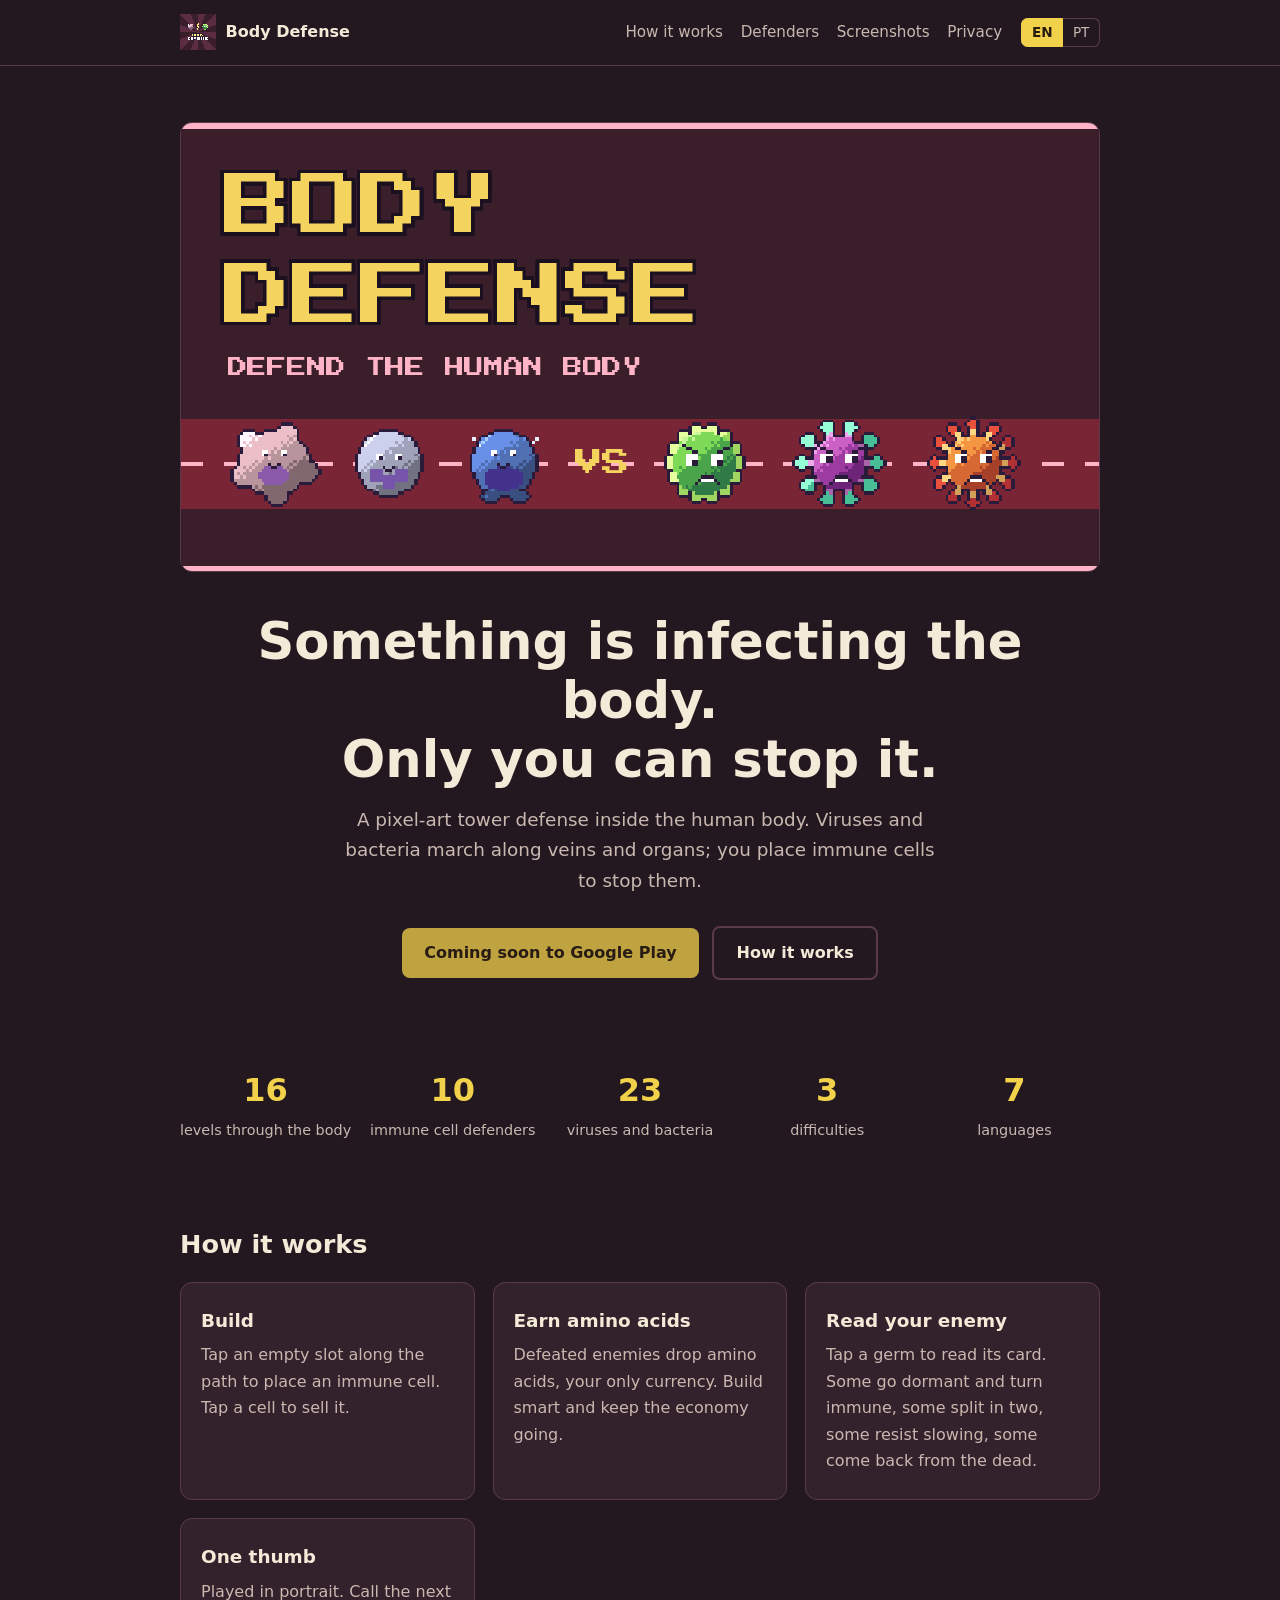
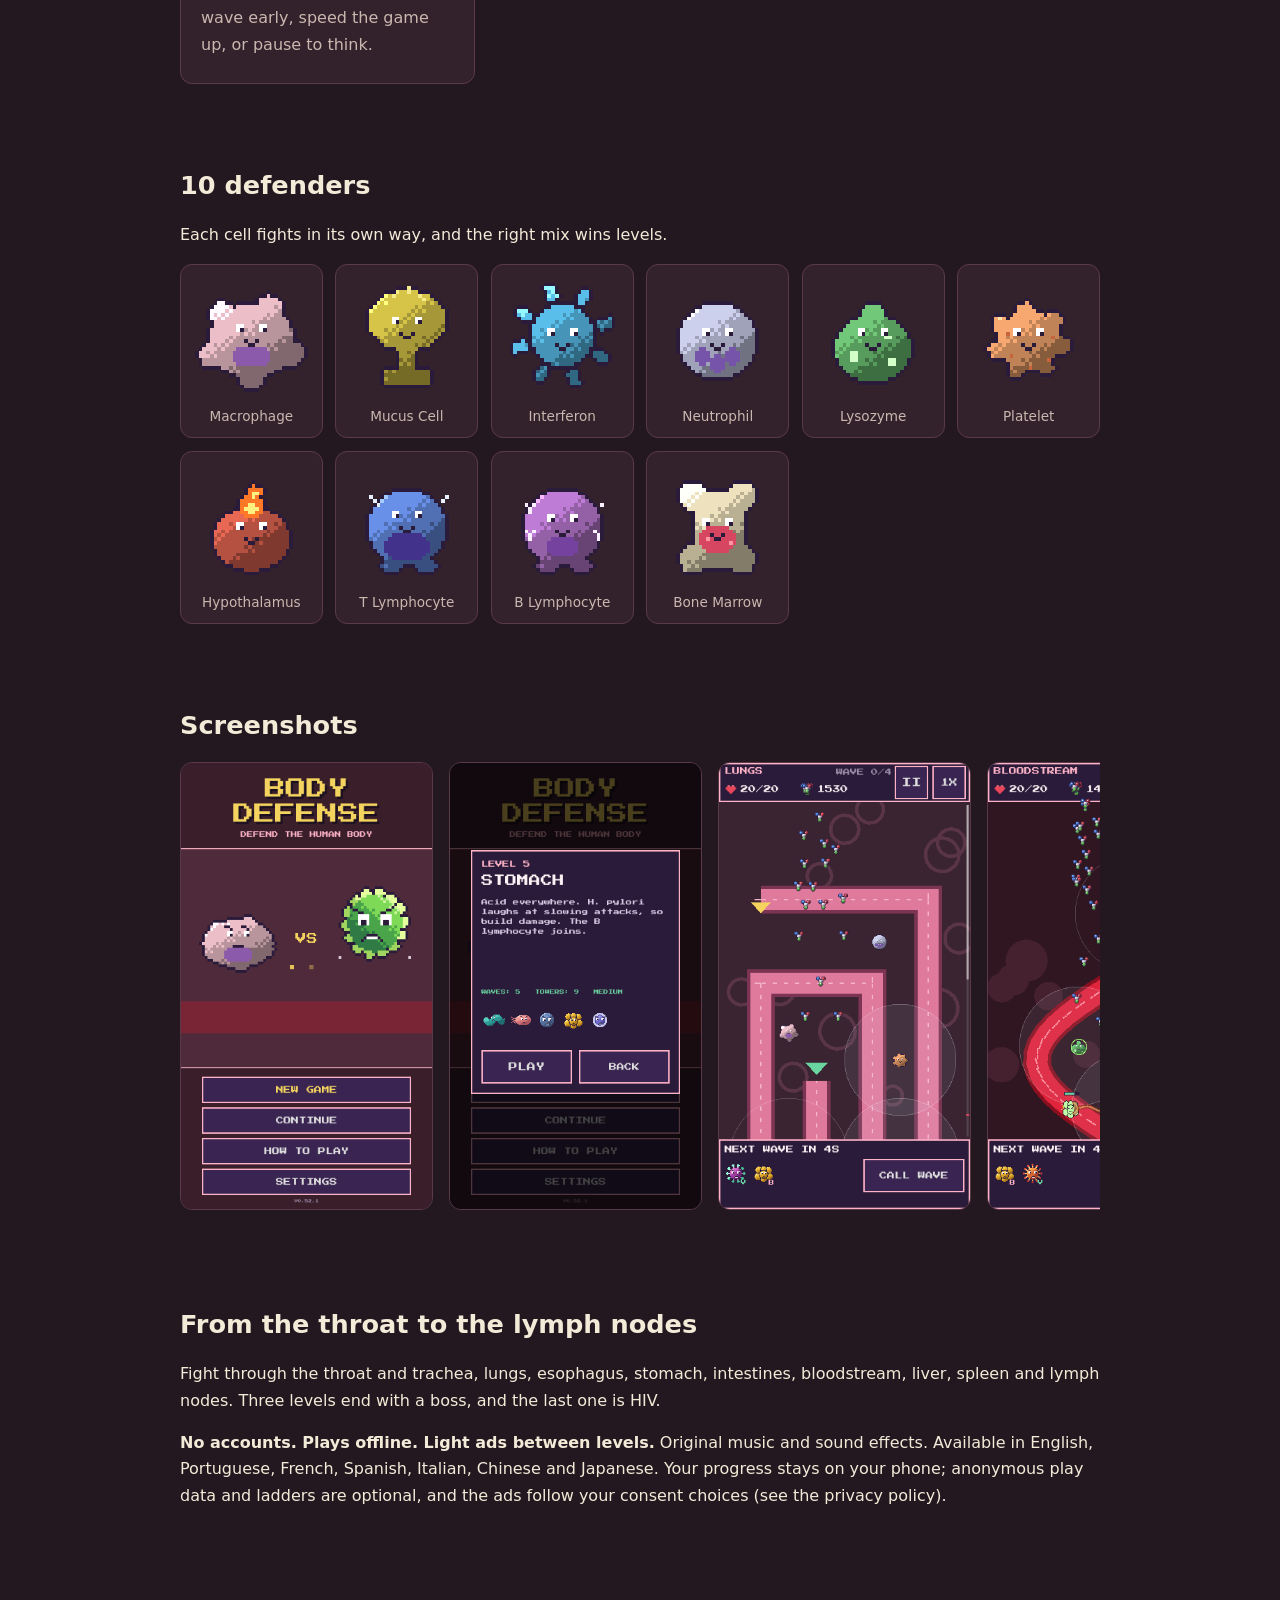
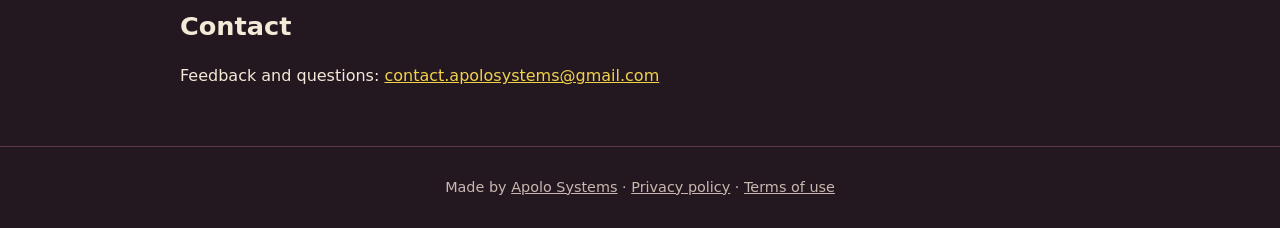
==== commit 8a140529: "Link the terms of use from the footers of the landing page and the Apolo Systems page" ====
--- a/index.html
+++ b/index.html
@@ -7,6 +7,7 @@
 <meta name="description" data-i18n="bdp.desc" content="Body Defense is a pixel-art tower defense for Android. Place immune cells against viruses and bacteria across 16 levels of the human body. Plays offline, no accounts, light ads between levels.">
 <link rel="icon" href="assets/body-defense/icon.png">
 <link rel="stylesheet" href="assets/site.css">
+<script defer src="https://umami.pkbattle.com.br/script.js" data-website-id="679bab25-2285-4114-9a81-084cf58274c1" data-domains="bodydefense.com.br" data-do-not-track="true"></script>
 </head>
 <body>
 <header class="top"><div class="wrap">
@@ -86,7 +87,7 @@
 </div>
 </main>
 
-<footer><div class="wrap"><span data-i18n="foot.made">Made by</span> <a href="apolo/">Apolo Systems</a> &middot; <a data-privacy href="privacy/" data-i18n="bd.privacy">Privacy policy</a></div></footer>
+<footer><div class="wrap"><span data-i18n="foot.made">Made by</span> <a href="apolo/">Apolo Systems</a> &middot; <a data-privacy href="privacy/" data-i18n="bd.privacy">Privacy policy</a> &middot; <a data-privacy href="terms/" data-i18n="foot.terms">Terms of use</a></div></footer>
 <script src="assets/i18n.js"></script>
 </body>
 </html>
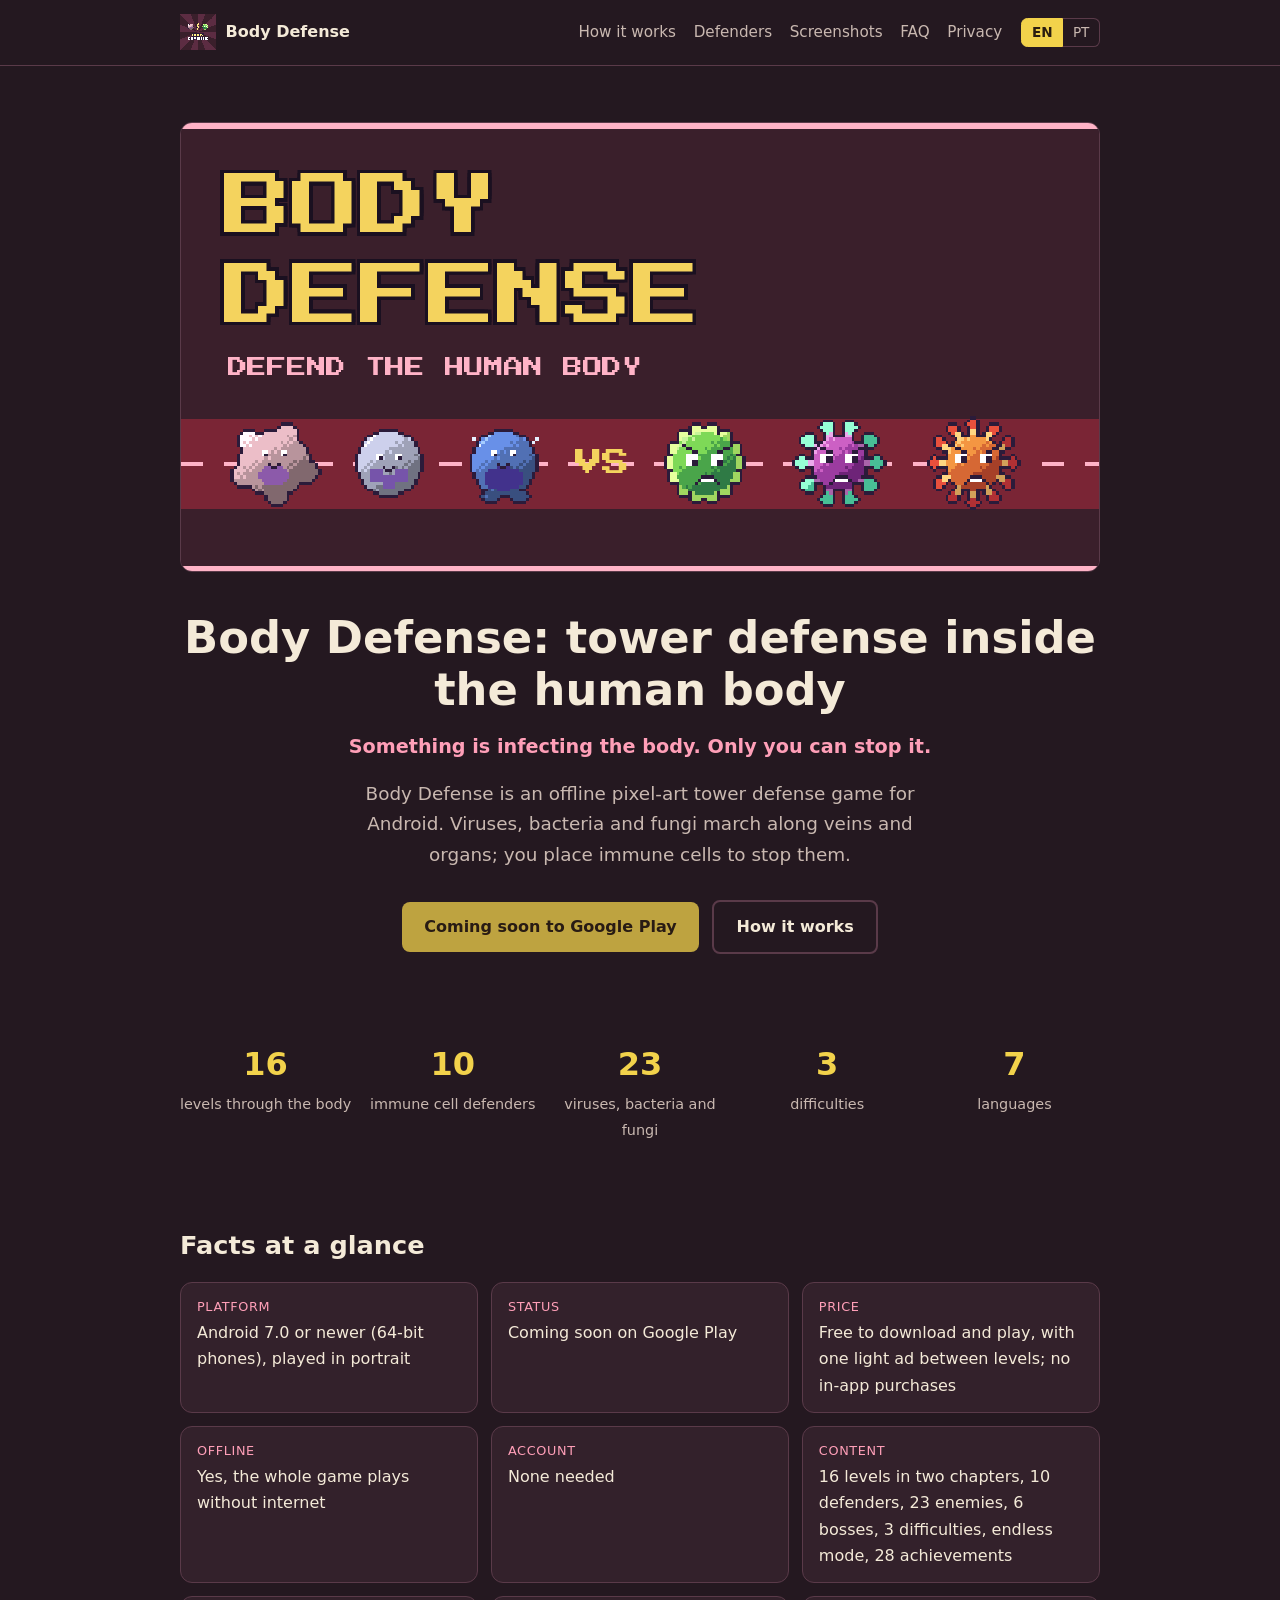
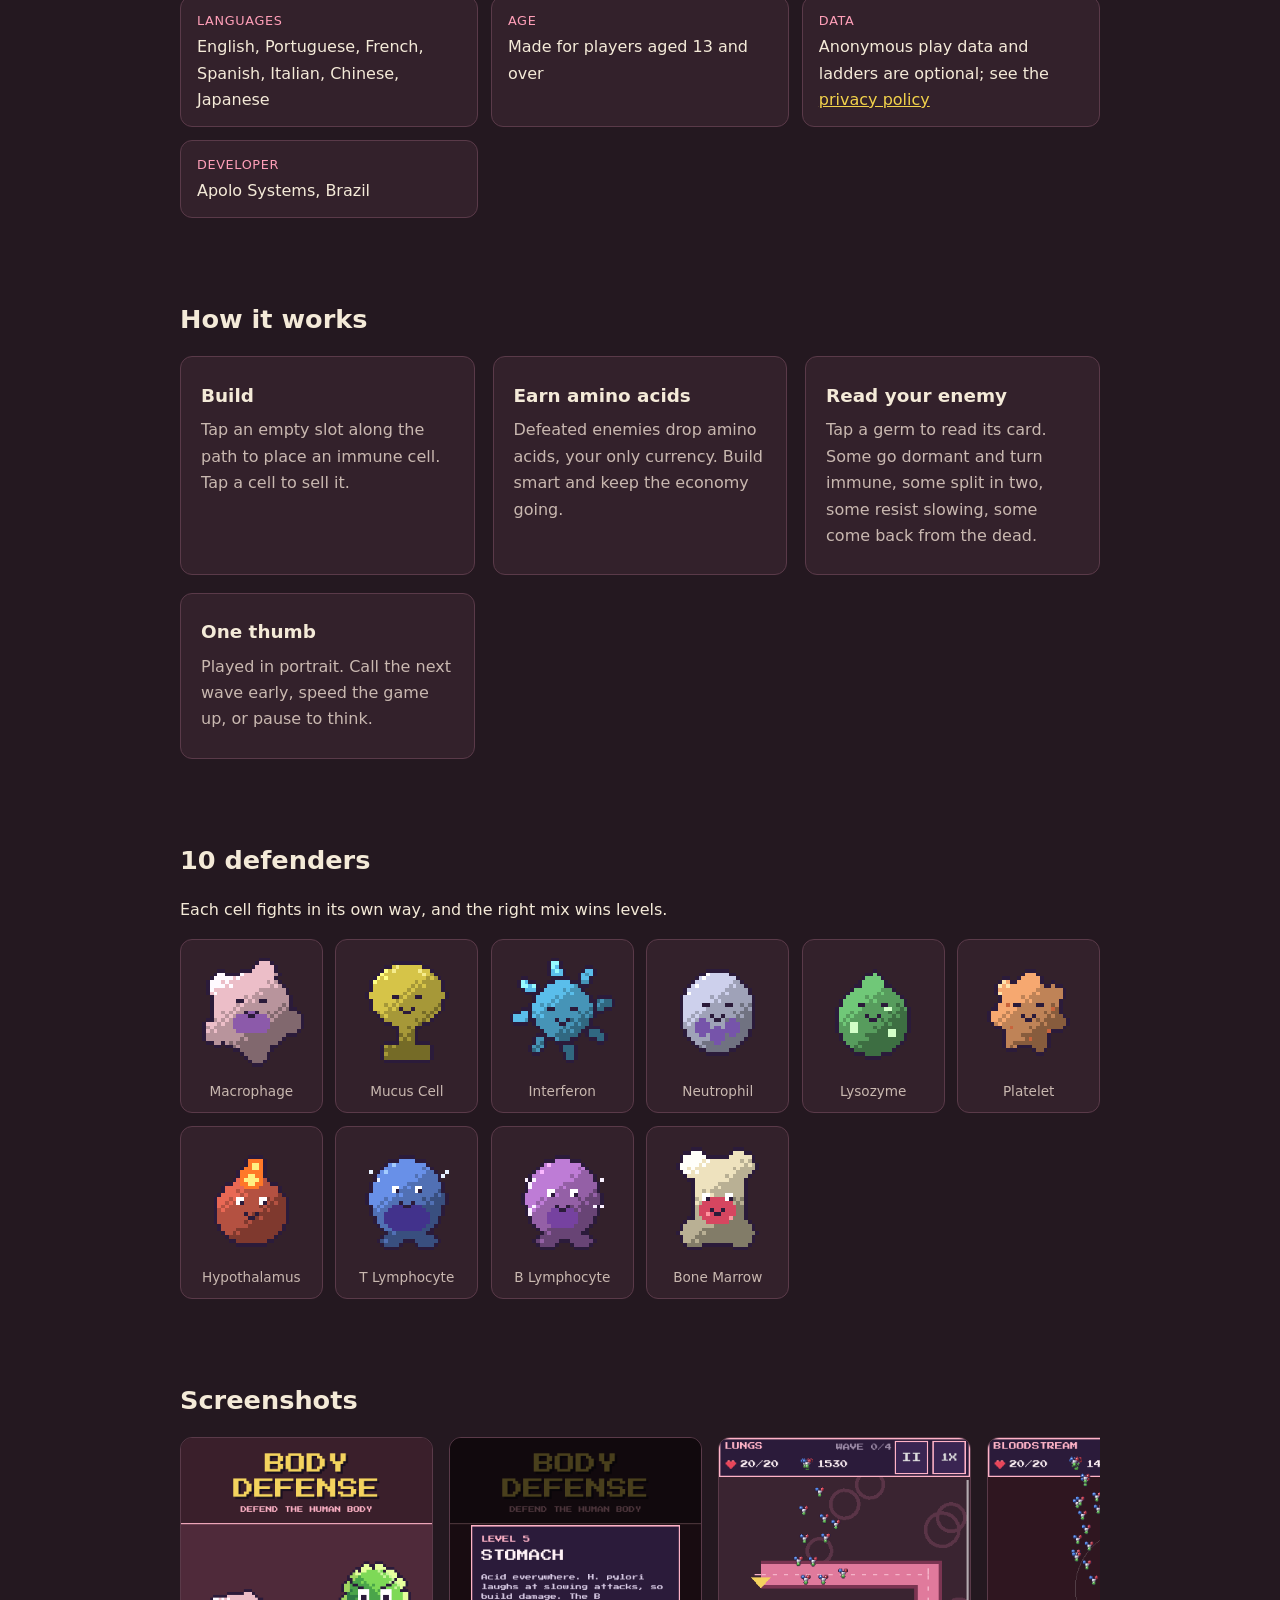
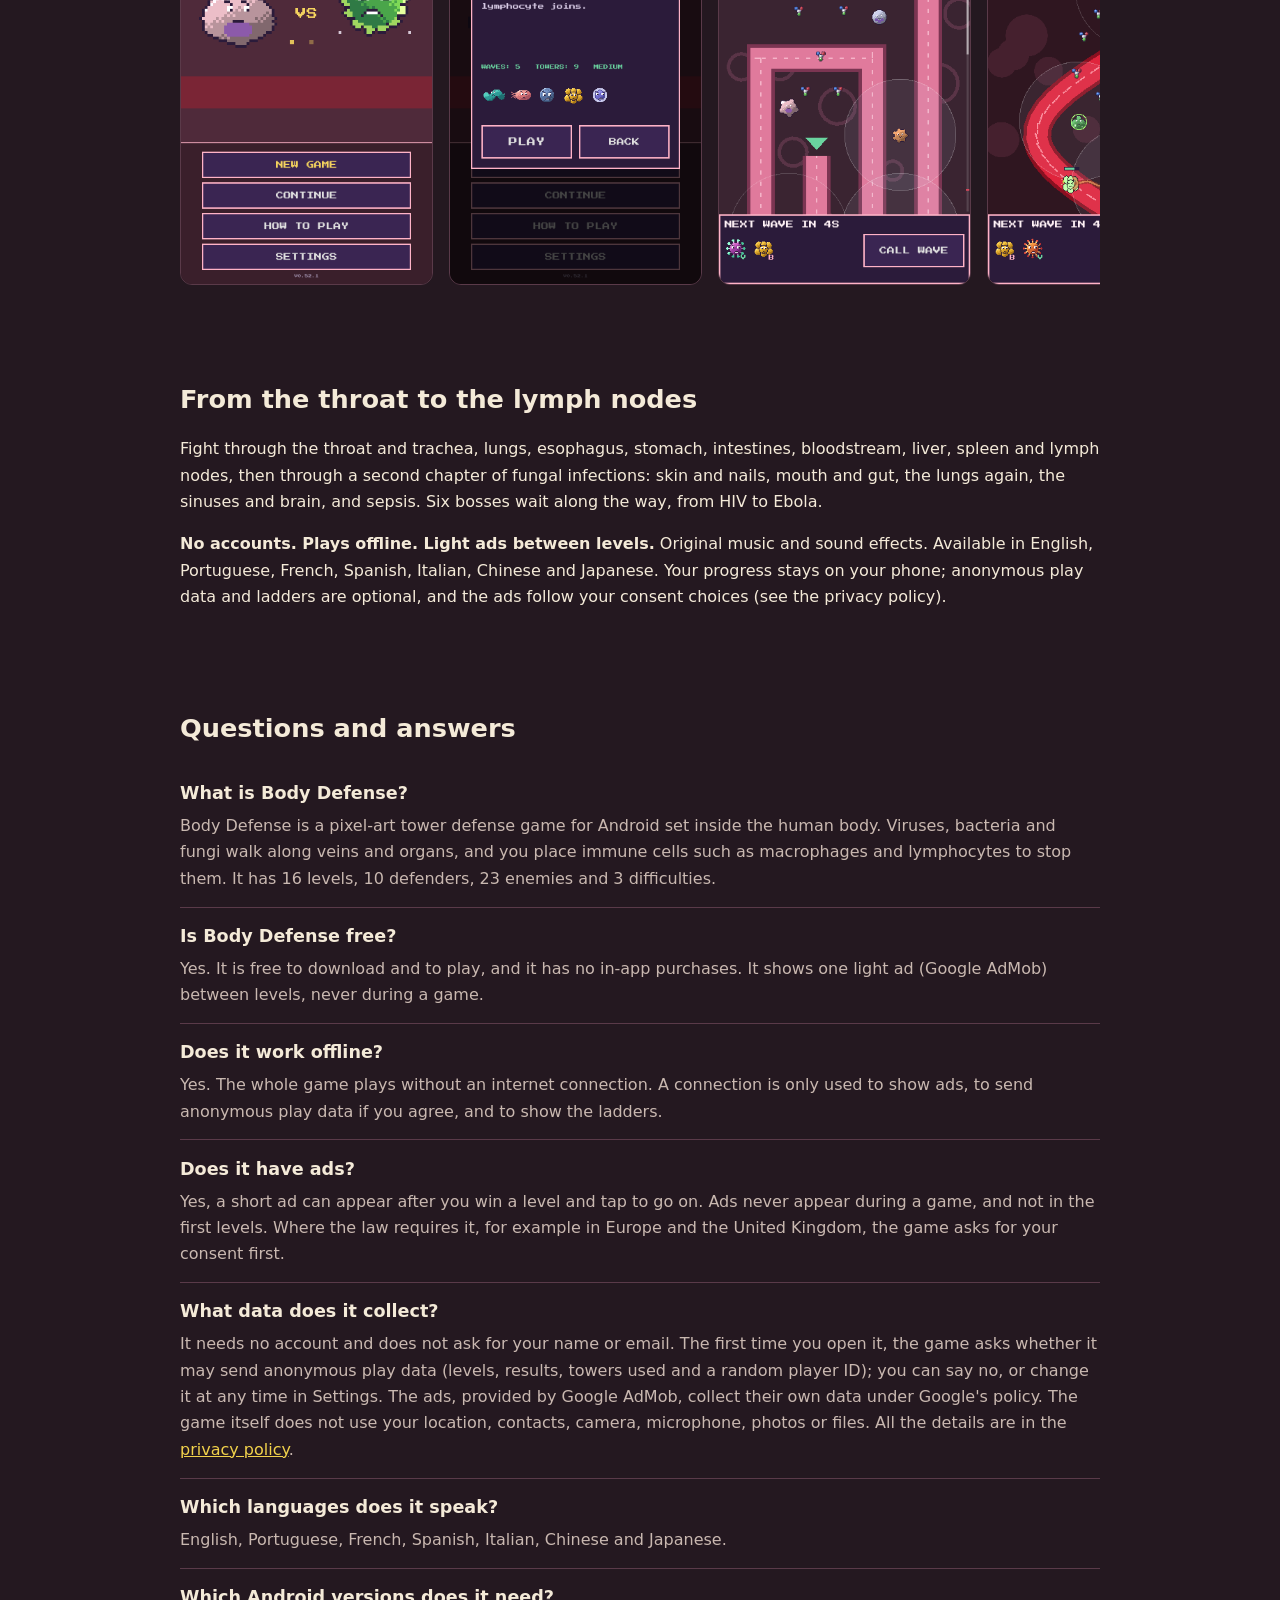
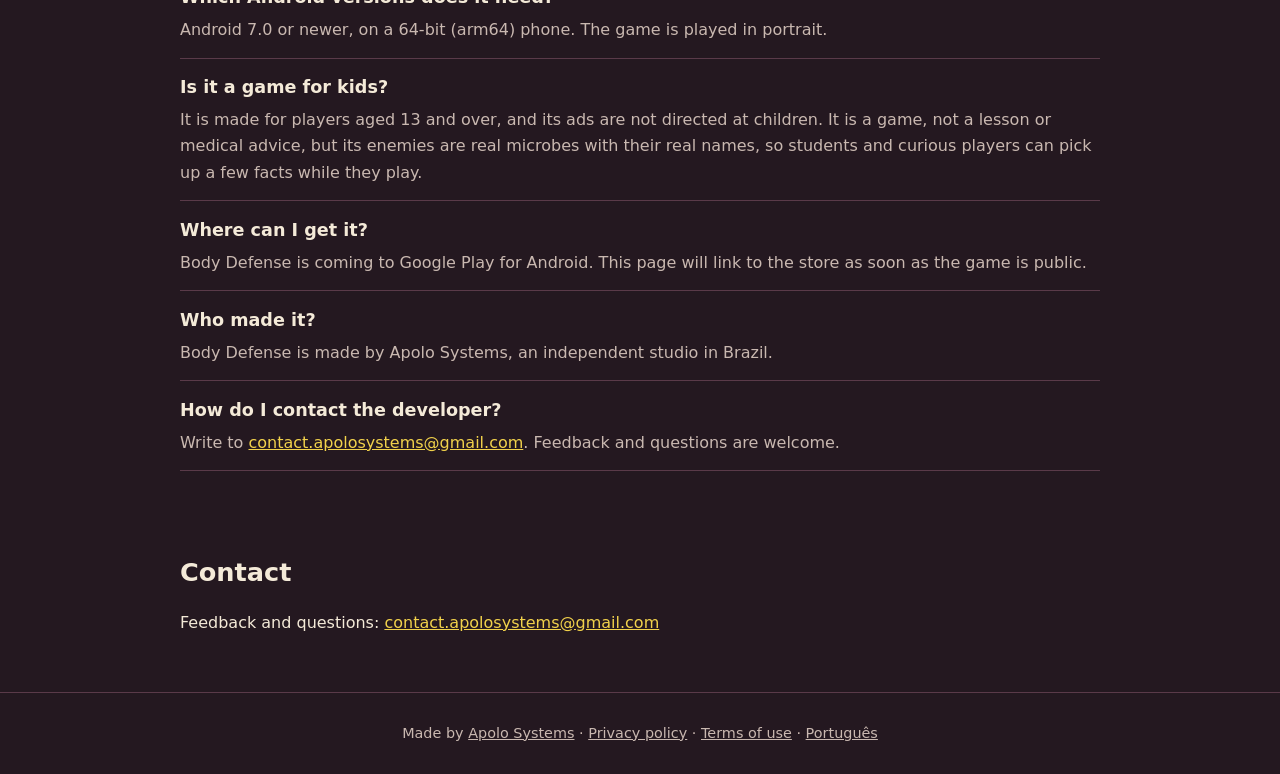
==== commit 6f7fdeb5: "Rework the landing page for search and sharing: new title and headline, facts at a glance, FAQ with " ====
--- a/index.html
+++ b/index.html
@@ -3,24 +3,202 @@
 <head>
 <meta charset="utf-8">
 <meta name="viewport" content="width=device-width, initial-scale=1">
-<title data-i18n="bdp.title">Body Defense - Tower defense inside the human body</title>
-<meta name="description" data-i18n="bdp.desc" content="Body Defense is a pixel-art tower defense for Android. Place immune cells against viruses and bacteria across 16 levels of the human body. Plays offline, no accounts, light ads between levels.">
-<link rel="icon" href="assets/body-defense/icon.png">
+<title data-i18n="bdp.title">Body Defense: Offline Tower Defense in the Human Body</title>
+<meta name="description" data-i18n="bdp.desc" content="Pixel-art tower defense for Android. Place immune cells against viruses and bacteria through 16 levels of the human body. Plays offline, no account.">
+<link rel="canonical" href="https://bodydefense.com.br/">
+<link rel="alternate" hreflang="en" href="https://bodydefense.com.br/">
+<link rel="alternate" hreflang="pt-BR" href="https://bodydefense.com.br/pt/">
+<link rel="alternate" hreflang="x-default" href="https://bodydefense.com.br/">
+<meta name="theme-color" content="#241820">
+<meta property="og:type" content="website">
+<meta property="og:site_name" content="Body Defense">
+<meta property="og:url" content="https://bodydefense.com.br/">
+<meta property="og:title" content="Body Defense: tower defense inside the human body">
+<meta property="og:description" content="Immune cells vs. viruses, bacteria and fungi. A pixel-art tower defense for Android with 16 levels. Plays offline, no account needed.">
+<meta property="og:image" content="https://bodydefense.com.br/assets/body-defense/og-image.png">
+<meta property="og:image:type" content="image/png">
+<meta property="og:image:width" content="1200">
+<meta property="og:image:height" content="630">
+<meta property="og:image:alt" content="Body Defense: pixel-art immune cells facing viruses along a vein">
+<meta property="og:locale" content="en_US">
+<meta property="og:locale:alternate" content="pt_BR">
+<meta name="twitter:card" content="summary_large_image">
+<meta name="twitter:title" content="Body Defense: tower defense inside the human body">
+<meta name="twitter:description" content="Immune cells vs. viruses, bacteria and fungi. A pixel-art tower defense for Android with 16 levels. Plays offline, no account needed.">
+<meta name="twitter:image" content="https://bodydefense.com.br/assets/body-defense/og-image.png">
+<meta name="twitter:image:alt" content="Body Defense: pixel-art immune cells facing viruses along a vein">
+<link rel="icon" href="favicon.ico" sizes="48x48">
+<link rel="icon" type="image/png" href="assets/body-defense/icon.png" sizes="512x512">
+<link rel="apple-touch-icon" href="assets/body-defense/apple-touch-icon.png">
 <link rel="stylesheet" href="assets/site.css">
+<script type="application/ld+json">
+{
+ "@context": "https://schema.org",
+ "@graph": [
+  {
+   "@type": [
+    "VideoGame",
+    "MobileApplication"
+   ],
+   "@id": "https://bodydefense.com.br/#game",
+   "name": "Body Defense",
+   "url": "https://bodydefense.com.br/",
+   "description": "Pixel-art tower defense for Android. Place immune cells against viruses and bacteria through 16 levels of the human body. Plays offline, no account.",
+   "image": "https://bodydefense.com.br/assets/body-defense/og-image.png",
+   "applicationCategory": "GameApplication",
+   "operatingSystem": "Android 7.0 or newer",
+   "gamePlatform": "Android",
+   "genre": [
+    "Tower defense",
+    "Strategy"
+   ],
+   "playMode": "SinglePlayer",
+   "inLanguage": [
+    "en",
+    "pt",
+    "fr",
+    "es",
+    "it",
+    "zh",
+    "ja"
+   ],
+   "isAccessibleForFree": true,
+   "offers": {
+    "@type": "Offer",
+    "price": "0",
+    "priceCurrency": "USD"
+   },
+   "audience": {
+    "@type": "PeopleAudience",
+    "suggestedMinAge": 13
+   },
+   "author": {
+    "@id": "https://bodydefense.com.br/#apolo"
+   },
+   "publisher": {
+    "@id": "https://bodydefense.com.br/#apolo"
+   }
+  },
+  {
+   "@type": "Organization",
+   "@id": "https://bodydefense.com.br/#apolo",
+   "name": "Apolo Systems",
+   "url": "https://bodydefense.com.br/apolo/",
+   "logo": "https://bodydefense.com.br/assets/apolo/logo.png",
+   "email": "contact.apolosystems@gmail.com"
+  },
+  {
+   "@type": "FAQPage",
+   "@id": "https://bodydefense.com.br/#faq",
+   "mainEntity": [
+    {
+     "@type": "Question",
+     "name": "What is Body Defense?",
+     "acceptedAnswer": {
+      "@type": "Answer",
+      "text": "Body Defense is a pixel-art tower defense game for Android set inside the human body. Viruses, bacteria and fungi walk along veins and organs, and you place immune cells such as macrophages and lymphocytes to stop them. It has 16 levels, 10 defenders, 23 enemies and 3 difficulties."
+     }
+    },
+    {
+     "@type": "Question",
+     "name": "Is Body Defense free?",
+     "acceptedAnswer": {
+      "@type": "Answer",
+      "text": "Yes. It is free to download and to play, and it has no in-app purchases. It shows one light ad (Google AdMob) between levels, never during a game."
+     }
+    },
+    {
+     "@type": "Question",
+     "name": "Does it work offline?",
+     "acceptedAnswer": {
+      "@type": "Answer",
+      "text": "Yes. The whole game plays without an internet connection. A connection is only used to show ads, to send anonymous play data if you agree, and to show the ladders."
+     }
+    },
+    {
+     "@type": "Question",
+     "name": "Does it have ads?",
+     "acceptedAnswer": {
+      "@type": "Answer",
+      "text": "Yes, a short ad can appear after you win a level and tap to go on. Ads never appear during a game, and not in the first levels. Where the law requires it, for example in Europe and the United Kingdom, the game asks for your consent first."
+     }
+    },
+    {
+     "@type": "Question",
+     "name": "What data does it collect?",
+     "acceptedAnswer": {
+      "@type": "Answer",
+      "text": "It needs no account and does not ask for your name or email. The first time you open it, the game asks whether it may send anonymous play data (levels, results, towers used and a random player ID); you can say no, or change it at any time in Settings. The ads, provided by Google AdMob, collect their own data under Google's policy. The game itself does not use your location, contacts, camera, microphone, photos or files. All the details are in the privacy policy."
+     }
+    },
+    {
+     "@type": "Question",
+     "name": "Which languages does it speak?",
+     "acceptedAnswer": {
+      "@type": "Answer",
+      "text": "English, Portuguese, French, Spanish, Italian, Chinese and Japanese."
+     }
+    },
+    {
+     "@type": "Question",
+     "name": "Which Android versions does it need?",
+     "acceptedAnswer": {
+      "@type": "Answer",
+      "text": "Android 7.0 or newer, on a 64-bit (arm64) phone. The game is played in portrait."
+     }
+    },
+    {
+     "@type": "Question",
+     "name": "Is it a game for kids?",
+     "acceptedAnswer": {
+      "@type": "Answer",
+      "text": "It is made for players aged 13 and over, and its ads are not directed at children. It is a game, not a lesson or medical advice, but its enemies are real microbes with their real names, so students and curious players can pick up a few facts while they play."
+     }
+    },
+    {
+     "@type": "Question",
+     "name": "Where can I get it?",
+     "acceptedAnswer": {
+      "@type": "Answer",
+      "text": "Body Defense is coming to Google Play for Android. This page will link to the store as soon as the game is public."
+     }
+    },
+    {
+     "@type": "Question",
+     "name": "Who made it?",
+     "acceptedAnswer": {
+      "@type": "Answer",
+      "text": "Body Defense is made by Apolo Systems, an independent studio in Brazil."
+     }
+    },
+    {
+     "@type": "Question",
+     "name": "How do I contact the developer?",
+     "acceptedAnswer": {
+      "@type": "Answer",
+      "text": "Write to contact.apolosystems@gmail.com. Feedback and questions are welcome."
+     }
+    }
+   ]
+  }
+ ]
+}
+</script>
 <script defer src="https://umami.pkbattle.com.br/script.js" data-website-id="679bab25-2285-4114-9a81-084cf58274c1" data-domains="bodydefense.com.br" data-do-not-track="true"></script>
 </head>
 <body>
 <header class="top"><div class="wrap">
 	<a class="brand" href="./"><img class="px" src="assets/body-defense/icon.png" alt="">Body Defense</a>
-	<nav><a href="#how" data-i18n="nav.how">How it works</a><a href="#defenders" data-i18n="nav.defenders">Defenders</a><a href="#screens" data-i18n="nav.screens">Screenshots</a><a data-privacy href="privacy/" data-i18n="nav.privacy">Privacy</a><span class="lang"><button type="button" data-lang="en" aria-pressed="true">EN</button><button type="button" data-lang="pt" aria-pressed="false">PT</button></span></nav>
+	<nav><a href="#how" data-i18n="nav.how">How it works</a><a href="#defenders" data-i18n="nav.defenders">Defenders</a><a href="#screens" data-i18n="nav.screens">Screenshots</a><a href="#faq" data-i18n="nav.faq">FAQ</a><a data-privacy href="privacy/" data-i18n="nav.privacy">Privacy</a><span class="lang"><button type="button" data-lang="en" aria-pressed="true">EN</button><button type="button" data-lang="pt" aria-pressed="false">PT</button></span></nav>
 </div></header>
 
 <main>
 <div class="wrap">
 <section class="hero">
-	<img class="px" src="assets/body-defense/feature.png" alt="Body Defense: defend the human body" width="1024" height="500" style="border-radius:.75rem;border:1px solid var(--line);margin-bottom:1.5rem">
-	<h1 data-i18n="bdp.h1">Something is infecting the body.<br>Only you can stop it.</h1>
-	<p class="lead" data-i18n="bdp.lead">A pixel-art tower defense inside the human body. Viruses and bacteria march along veins and organs; you place immune cells to stop them.</p>
+	<img class="px" src="assets/body-defense/feature.png" alt="Body Defense logo in pixel art, with immune cells facing viruses along a vein" data-i18n-alt="alt.hero" width="1024" height="500" fetchpriority="high" style="border-radius:.75rem;border:1px solid var(--line);margin-bottom:1.5rem">
+	<h1 data-i18n="bdp.h1">Body Defense: tower defense inside the human body</h1>
+	<p class="hook" data-i18n="bdp.hook">Something is infecting the body. Only you can stop it.</p>
+	<p class="lead" data-i18n="bdp.lead">Body Defense is an offline pixel-art tower defense game for Android. Viruses, bacteria and fungi march along veins and organs; you place immune cells to stop them.</p>
 	<a class="btn" aria-disabled="true" data-i18n="bdp.soon">Coming soon to Google Play</a>
 	<a class="btn alt" href="#how" data-i18n="nav.how">How it works</a>
 </section>
@@ -29,10 +207,26 @@
 	<div class="facts">
 		<div><b>16</b><span data-i18n="f.levels">levels through the body</span></div>
 		<div><b>10</b><span data-i18n="f.cells">immune cell defenders</span></div>
-		<div><b>23</b><span data-i18n="f.germs">viruses and bacteria</span></div>
+		<div><b>23</b><span data-i18n="f.germs">viruses, bacteria and fungi</span></div>
 		<div><b>3</b><span data-i18n="f.diff">difficulties</span></div>
 		<div><b>7</b><span data-i18n="f.lang">languages</span></div>
 	</div>
+</section>
+
+<section id="glance">
+	<h2 data-i18n="glance">Facts at a glance</h2>
+	<dl class="glance">
+		<div><dt data-i18n="g.platform">Platform</dt><dd data-i18n="g.platform.t">Android 7.0 or newer (64-bit phones), played in portrait</dd></div>
+		<div><dt data-i18n="g.status">Status</dt><dd data-i18n="g.status.t">Coming soon on Google Play</dd></div>
+		<div><dt data-i18n="g.price">Price</dt><dd data-i18n="g.price.t">Free to download and play, with one light ad between levels; no in-app purchases</dd></div>
+		<div><dt data-i18n="g.offline">Offline</dt><dd data-i18n="g.offline.t">Yes, the whole game plays without internet</dd></div>
+		<div><dt data-i18n="g.account">Account</dt><dd data-i18n="g.account.t">None needed</dd></div>
+		<div><dt data-i18n="g.content">Content</dt><dd data-i18n="g.content.t">16 levels in two chapters, 10 defenders, 23 enemies, 6 bosses, 3 difficulties, endless mode, 28 achievements</dd></div>
+		<div><dt data-i18n="g.lang">Languages</dt><dd data-i18n="g.lang.t">English, Portuguese, French, Spanish, Italian, Chinese, Japanese</dd></div>
+		<div><dt data-i18n="g.age">Age</dt><dd data-i18n="g.age.t">Made for players aged 13 and over</dd></div>
+		<div><dt data-i18n="g.data">Data</dt><dd data-i18n="g.data.t">Anonymous play data and ladders are optional; see the <a data-privacy href="privacy/">privacy policy</a></dd></div>
+		<div><dt data-i18n="g.dev">Developer</dt><dd data-i18n="g.dev.t">Apolo Systems, Brazil</dd></div>
+	</dl>
 </section>
 
 <section id="how">
@@ -49,35 +243,83 @@
 	<h2 data-i18n="def">10 defenders</h2>
 	<p data-i18n="def.t">Each cell fights in its own way, and the right mix wins levels.</p>
 	<div class="towers">
-		<figure><img class="px" src="assets/body-defense/towers/macrophage.gif" alt="Macrophage animation" loading="lazy" width="128" height="128"><figcaption>Macrophage</figcaption></figure>
-		<figure><img class="px" src="assets/body-defense/towers/mucus-cell.gif" alt="Mucus Cell animation" loading="lazy" width="128" height="128"><figcaption>Mucus Cell</figcaption></figure>
-		<figure><img class="px" src="assets/body-defense/towers/interferon.gif" alt="Interferon animation" loading="lazy" width="128" height="128"><figcaption>Interferon</figcaption></figure>
-		<figure><img class="px" src="assets/body-defense/towers/neutrophil.gif" alt="Neutrophil animation" loading="lazy" width="128" height="128"><figcaption>Neutrophil</figcaption></figure>
-		<figure><img class="px" src="assets/body-defense/towers/lysozyme.gif" alt="Lysozyme animation" loading="lazy" width="128" height="128"><figcaption>Lysozyme</figcaption></figure>
-		<figure><img class="px" src="assets/body-defense/towers/platelet.gif" alt="Platelet animation" loading="lazy" width="128" height="128"><figcaption>Platelet</figcaption></figure>
-		<figure><img class="px" src="assets/body-defense/towers/hypothalamus.gif" alt="Hypothalamus animation" loading="lazy" width="128" height="128"><figcaption>Hypothalamus</figcaption></figure>
-		<figure><img class="px" src="assets/body-defense/towers/t-lymphocyte.gif" alt="T Lymphocyte animation" loading="lazy" width="128" height="128"><figcaption>T Lymphocyte</figcaption></figure>
-		<figure><img class="px" src="assets/body-defense/towers/b-lymphocyte.gif" alt="B Lymphocyte animation" loading="lazy" width="128" height="128"><figcaption>B Lymphocyte</figcaption></figure>
-		<figure><img class="px" src="assets/body-defense/towers/bone-marrow.gif" alt="Bone Marrow animation" loading="lazy" width="128" height="128"><figcaption>Bone Marrow</figcaption></figure>
+		<figure><img class="px" src="assets/body-defense/towers/macrophage.gif" alt="Macrophage, an immune cell defender, animated" data-i18n-alt="alt.t.macrophage" loading="lazy" width="128" height="128"><figcaption data-i18n="t.macrophage">Macrophage</figcaption></figure>
+		<figure><img class="px" src="assets/body-defense/towers/mucus-cell.gif" alt="Mucus Cell, an immune cell defender, animated" data-i18n-alt="alt.t.mucus-cell" loading="lazy" width="128" height="128"><figcaption data-i18n="t.mucus-cell">Mucus Cell</figcaption></figure>
+		<figure><img class="px" src="assets/body-defense/towers/interferon.gif" alt="Interferon, an immune cell defender, animated" data-i18n-alt="alt.t.interferon" loading="lazy" width="128" height="128"><figcaption data-i18n="t.interferon">Interferon</figcaption></figure>
+		<figure><img class="px" src="assets/body-defense/towers/neutrophil.gif" alt="Neutrophil, an immune cell defender, animated" data-i18n-alt="alt.t.neutrophil" loading="lazy" width="128" height="128"><figcaption data-i18n="t.neutrophil">Neutrophil</figcaption></figure>
+		<figure><img class="px" src="assets/body-defense/towers/lysozyme.gif" alt="Lysozyme, an immune cell defender, animated" data-i18n-alt="alt.t.lysozyme" loading="lazy" width="128" height="128"><figcaption data-i18n="t.lysozyme">Lysozyme</figcaption></figure>
+		<figure><img class="px" src="assets/body-defense/towers/platelet.gif" alt="Platelet, an immune cell defender, animated" data-i18n-alt="alt.t.platelet" loading="lazy" width="128" height="128"><figcaption data-i18n="t.platelet">Platelet</figcaption></figure>
+		<figure><img class="px" src="assets/body-defense/towers/hypothalamus.gif" alt="Hypothalamus, an immune cell defender, animated" data-i18n-alt="alt.t.hypothalamus" loading="lazy" width="128" height="128"><figcaption data-i18n="t.hypothalamus">Hypothalamus</figcaption></figure>
+		<figure><img class="px" src="assets/body-defense/towers/t-lymphocyte.gif" alt="T Lymphocyte, an immune cell defender, animated" data-i18n-alt="alt.t.t-lymphocyte" loading="lazy" width="128" height="128"><figcaption data-i18n="t.t-lymphocyte">T Lymphocyte</figcaption></figure>
+		<figure><img class="px" src="assets/body-defense/towers/b-lymphocyte.gif" alt="B Lymphocyte, an immune cell defender, animated" data-i18n-alt="alt.t.b-lymphocyte" loading="lazy" width="128" height="128"><figcaption data-i18n="t.b-lymphocyte">B Lymphocyte</figcaption></figure>
+		<figure><img class="px" src="assets/body-defense/towers/bone-marrow.gif" alt="Bone Marrow, an immune cell defender, animated" data-i18n-alt="alt.t.bone-marrow" loading="lazy" width="128" height="128"><figcaption data-i18n="t.bone-marrow">Bone Marrow</figcaption></figure>
 	</div>
 </section>
 
 <section id="screens">
 	<h2 data-i18n="shots">Screenshots</h2>
 	<div class="shots">
-		<img src="assets/body-defense/screenshots/1_menu.png" alt="Body Defense screenshot: Level menu" loading="lazy" width="720" height="1280">
-		<img src="assets/body-defense/screenshots/2_level_card.png" alt="Body Defense screenshot: Level card" loading="lazy" width="720" height="1280">
-		<img src="assets/body-defense/screenshots/3_level_3.png" alt="Body Defense screenshot: Level 3" loading="lazy" width="720" height="1280">
-		<img src="assets/body-defense/screenshots/4_level_7.png" alt="Body Defense screenshot: Level 7" loading="lazy" width="720" height="1280">
-		<img src="assets/body-defense/screenshots/5_level_5.png" alt="Body Defense screenshot: Level 5" loading="lazy" width="720" height="1280">
-		<img src="assets/body-defense/screenshots/6_level_10.png" alt="Body Defense screenshot: Level 10" loading="lazy" width="720" height="1280">
+		<img src="assets/body-defense/screenshots/1_menu.png" alt="Body Defense start menu: an immune cell faces a green virus" data-i18n-alt="alt.s1" loading="lazy" width="720" height="1280">
+		<img src="assets/body-defense/screenshots/2_level_card.png" alt="Level card of the stomach with its waves, towers and enemies" data-i18n-alt="alt.s2" loading="lazy" width="720" height="1280">
+		<img src="assets/body-defense/screenshots/3_level_3.png" alt="Level 3, the lungs: immune cells defend a pink path against waves of germs" data-i18n-alt="alt.s3" loading="lazy" width="720" height="1280">
+		<img src="assets/body-defense/screenshots/4_level_7.png" alt="Level 7, the bloodstream: a red vein with immune cells and incoming germs" data-i18n-alt="alt.s4" loading="lazy" width="720" height="1280">
+		<img src="assets/body-defense/screenshots/5_level_5.png" alt="Level 5, the stomach: a yellow path winding through the stomach" data-i18n-alt="alt.s5" loading="lazy" width="720" height="1280">
+		<img src="assets/body-defense/screenshots/6_level_10.png" alt="Level 10, the lymph nodes: a blue winding path with defenders in place" data-i18n-alt="alt.s6" loading="lazy" width="720" height="1280">
 	</div>
 </section>
 
 <section>
 	<h2 data-i18n="body">From the throat to the lymph nodes</h2>
-	<p data-i18n="body.1">Fight through the throat and trachea, lungs, esophagus, stomach, intestines, bloodstream, liver, spleen and lymph nodes. Three levels end with a boss, and the last one is HIV.</p>
+	<p data-i18n="body.1">Fight through the throat and trachea, lungs, esophagus, stomach, intestines, bloodstream, liver, spleen and lymph nodes, then through a second chapter of fungal infections: skin and nails, mouth and gut, the lungs again, the sinuses and brain, and sepsis. Six bosses wait along the way, from HIV to Ebola.</p>
 	<p data-i18n="body.2"><strong>No accounts. Plays offline. Light ads between levels.</strong> Original music and sound effects. Available in English, Portuguese, French, Spanish, Italian, Chinese and Japanese. Your progress stays on your phone; anonymous play data and ladders are optional, and the ads follow your consent choices (see the privacy policy).</p>
+</section>
+
+<section id="faq">
+	<h2 data-i18n="faq">Questions and answers</h2>
+	<div class="qa">
+		<h3 data-i18n="faq.q1">What is Body Defense?</h3>
+		<p data-i18n="faq.a1">Body Defense is a pixel-art tower defense game for Android set inside the human body. Viruses, bacteria and fungi walk along veins and organs, and you place immune cells such as macrophages and lymphocytes to stop them. It has 16 levels, 10 defenders, 23 enemies and 3 difficulties.</p>
+	</div>
+	<div class="qa">
+		<h3 data-i18n="faq.q2">Is Body Defense free?</h3>
+		<p data-i18n="faq.a2">Yes. It is free to download and to play, and it has no in-app purchases. It shows one light ad (Google AdMob) between levels, never during a game.</p>
+	</div>
+	<div class="qa">
+		<h3 data-i18n="faq.q3">Does it work offline?</h3>
+		<p data-i18n="faq.a3">Yes. The whole game plays without an internet connection. A connection is only used to show ads, to send anonymous play data if you agree, and to show the ladders.</p>
+	</div>
+	<div class="qa">
+		<h3 data-i18n="faq.q4">Does it have ads?</h3>
+		<p data-i18n="faq.a4">Yes, a short ad can appear after you win a level and tap to go on. Ads never appear during a game, and not in the first levels. Where the law requires it, for example in Europe and the United Kingdom, the game asks for your consent first.</p>
+	</div>
+	<div class="qa">
+		<h3 data-i18n="faq.q5">What data does it collect?</h3>
+		<p data-i18n="faq.a5">It needs no account and does not ask for your name or email. The first time you open it, the game asks whether it may send anonymous play data (levels, results, towers used and a random player ID); you can say no, or change it at any time in Settings. The ads, provided by Google AdMob, collect their own data under Google's policy. The game itself does not use your location, contacts, camera, microphone, photos or files. All the details are in the <a data-privacy href="privacy/">privacy policy</a>.</p>
+	</div>
+	<div class="qa">
+		<h3 data-i18n="faq.q6">Which languages does it speak?</h3>
+		<p data-i18n="faq.a6">English, Portuguese, French, Spanish, Italian, Chinese and Japanese.</p>
+	</div>
+	<div class="qa">
+		<h3 data-i18n="faq.q7">Which Android versions does it need?</h3>
+		<p data-i18n="faq.a7">Android 7.0 or newer, on a 64-bit (arm64) phone. The game is played in portrait.</p>
+	</div>
+	<div class="qa">
+		<h3 data-i18n="faq.q8">Is it a game for kids?</h3>
+		<p data-i18n="faq.a8">It is made for players aged 13 and over, and its ads are not directed at children. It is a game, not a lesson or medical advice, but its enemies are real microbes with their real names, so students and curious players can pick up a few facts while they play.</p>
+	</div>
+	<div class="qa">
+		<h3 data-i18n="faq.q9">Where can I get it?</h3>
+		<p data-i18n="faq.a9">Body Defense is coming to Google Play for Android. This page will link to the store as soon as the game is public.</p>
+	</div>
+	<div class="qa">
+		<h3 data-i18n="faq.q10">Who made it?</h3>
+		<p data-i18n="faq.a10">Body Defense is made by Apolo Systems, an independent studio in Brazil.</p>
+	</div>
+	<div class="qa">
+		<h3 data-i18n="faq.q11">How do I contact the developer?</h3>
+		<p data-i18n="faq.a11">Write to <a href="mailto:contact.apolosystems@gmail.com">contact.apolosystems@gmail.com</a>. Feedback and questions are welcome.</p>
+	</div>
 </section>
 
 <section>
@@ -87,7 +329,7 @@
 </div>
 </main>
 
-<footer><div class="wrap"><span data-i18n="foot.made">Made by</span> <a href="apolo/">Apolo Systems</a> &middot; <a data-privacy href="privacy/" data-i18n="bd.privacy">Privacy policy</a> &middot; <a data-privacy href="terms/" data-i18n="foot.terms">Terms of use</a></div></footer>
+<footer><div class="wrap"><span data-i18n="foot.made">Made by</span> <a href="apolo/">Apolo Systems</a> &middot; <a data-privacy href="privacy/" data-i18n="bd.privacy">Privacy policy</a> &middot; <a data-privacy href="terms/" data-i18n="foot.terms">Terms of use</a> &middot; <a href="pt/" hreflang="pt-BR" lang="pt-BR">Portugu&ecirc;s</a></div></footer>
 <script src="assets/i18n.js"></script>
 </body>
 </html>
--- a/assets/site.css
+++ b/assets/site.css
@@ -13,7 +13,7 @@
 nav a { margin-left:1.1rem; color:var(--muted); text-decoration:none; font-size:.95rem; }
 nav a:hover { color:var(--accent); }
 .hero { padding:3.5rem 0 2.5rem; text-align:center; }
-.hero h1 { font-size:clamp(2rem,6vw,3.2rem); line-height:1.15; margin:.5rem 0 1rem; }
+.hero h1 { font-size:clamp(1.8rem,5.5vw,2.8rem); line-height:1.15; margin:.5rem 0 1rem; }
 .hero p.lead { font-size:1.15rem; color:var(--muted); max-width:38rem; margin:0 auto 1.6rem; }
 .btn { display:inline-block; padding:.75rem 1.4rem; border-radius:.5rem; background:var(--accent); color:#2a1d10; font-weight:700; text-decoration:none; margin:.25rem; }
 .btn.alt { background:transparent; color:var(--text); border:2px solid var(--line); }
@@ -44,3 +44,15 @@
 .lang button:first-child { border-radius:.4rem 0 0 .4rem; }
 .lang button:last-child { border-radius:0 .4rem .4rem 0; border-left:0; }
 .lang button[aria-pressed=true] { background:var(--accent); color:#2a1d10; border-color:var(--accent); font-weight:700; }
+.hero p.hook { font-size:1.2rem; font-weight:700; color:var(--pink); margin:0 0 1rem; }
+.glance { display:grid; gap:.8rem; grid-template-columns:repeat(auto-fit,minmax(16rem,1fr)); margin:0; }
+.glance div { background:var(--panel); border:1px solid var(--line); border-radius:.75rem; padding:.8rem 1rem; }
+.glance dt { font-size:.8rem; text-transform:uppercase; letter-spacing:.05em; color:var(--pink); }
+.glance dd { margin:.2rem 0 0; }
+.qa { border-bottom:1px solid var(--line); padding:.9rem 0; }
+.qa h3 { font-size:1.1rem; margin:0 0 .3rem; }
+.qa p { margin:0; color:var(--muted); }
+.lang a { display:inline-block; color:var(--muted); border:1px solid var(--line); padding:.15rem .6rem; font-size:.85rem; text-decoration:none; margin:0; }
+.lang a:first-child { border-radius:.4rem 0 0 .4rem; }
+.lang a:last-child { border-radius:0 .4rem .4rem 0; border-left:0; }
+.lang a[aria-current=true] { background:var(--accent); color:#2a1d10; border-color:var(--accent); font-weight:700; }
